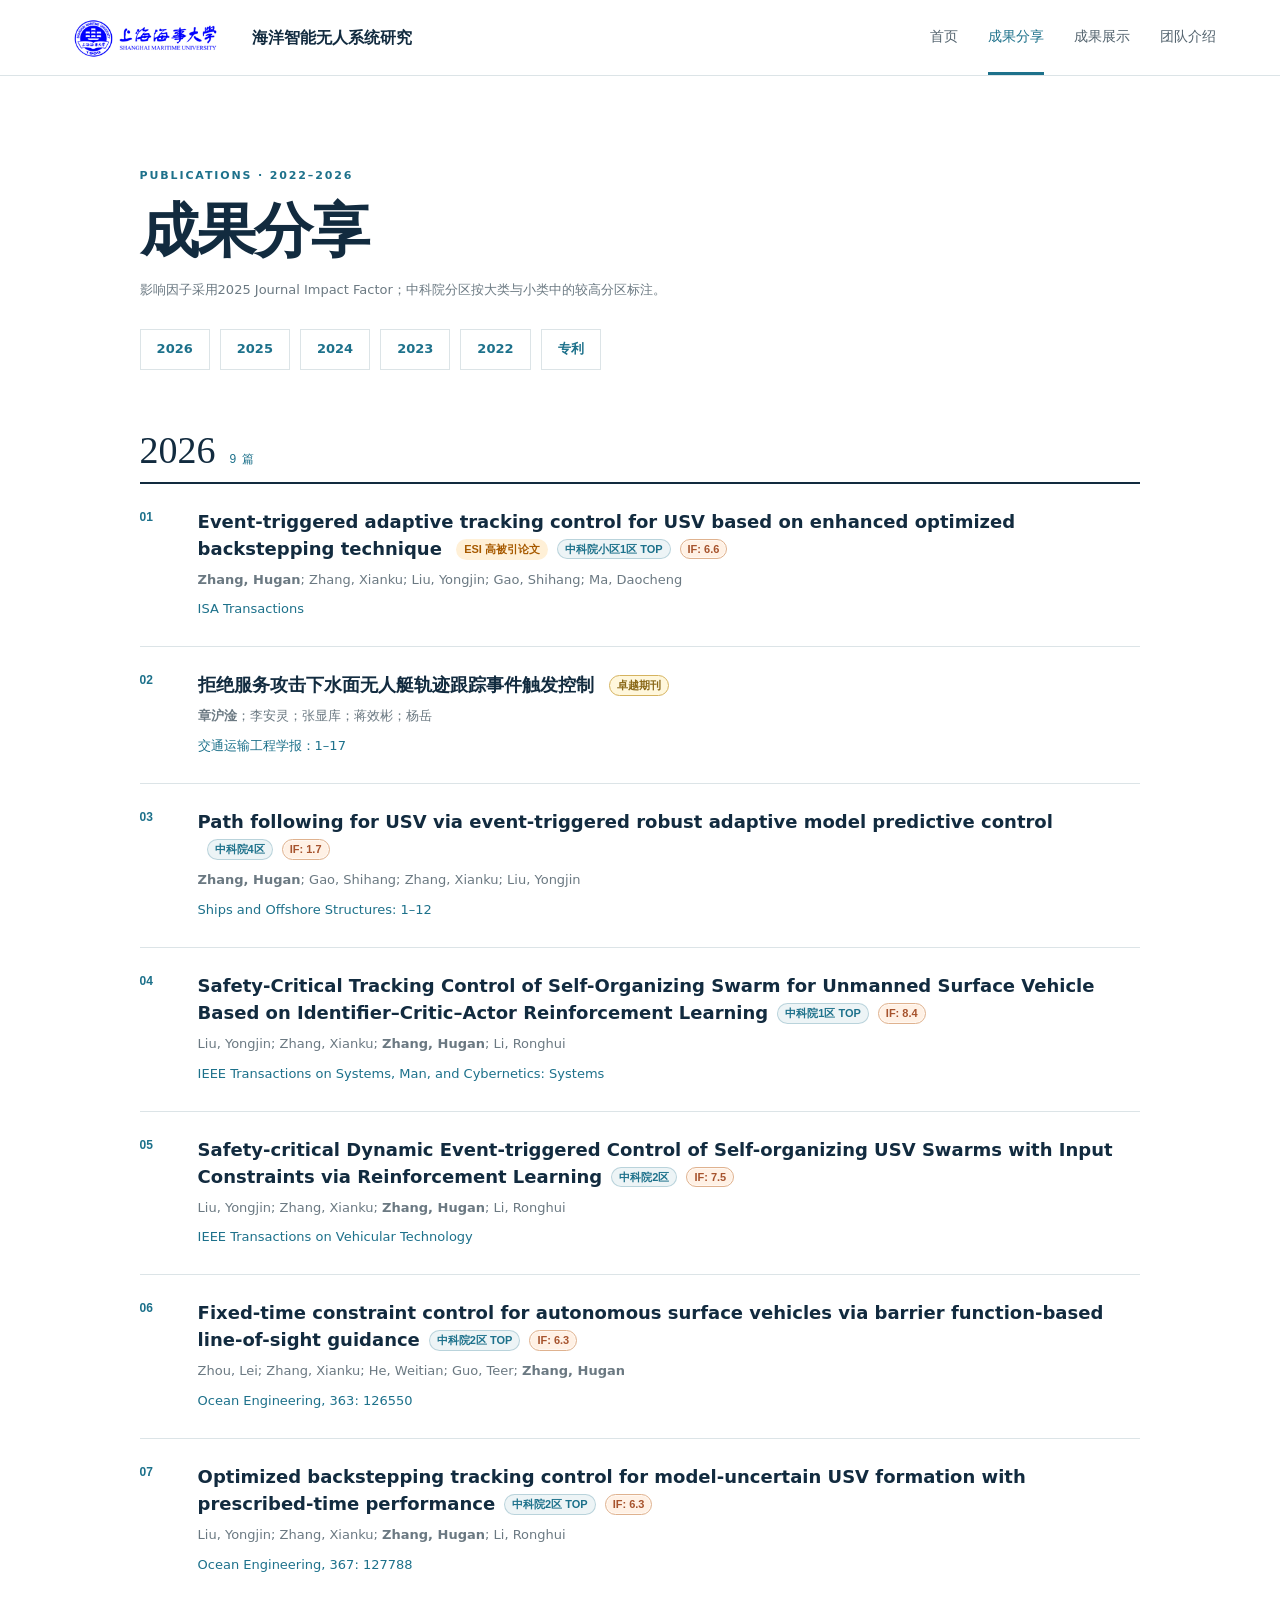
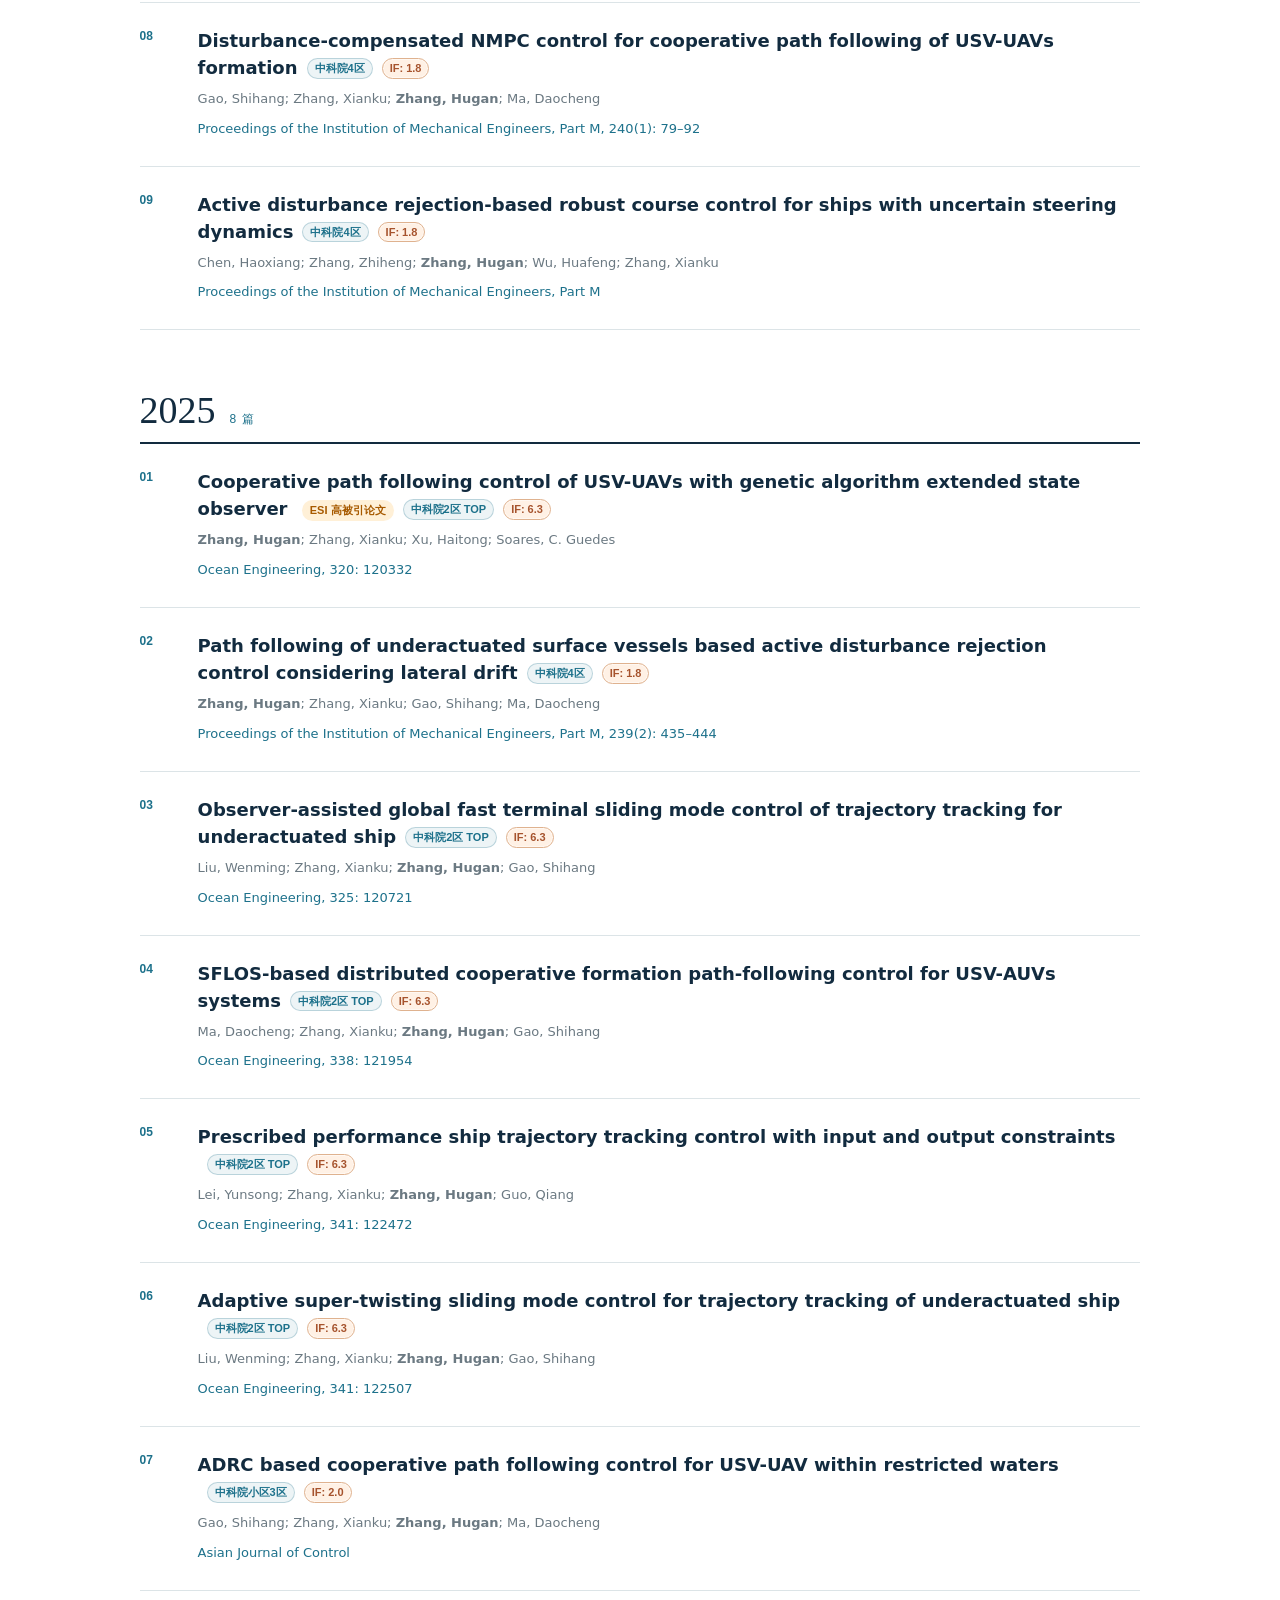
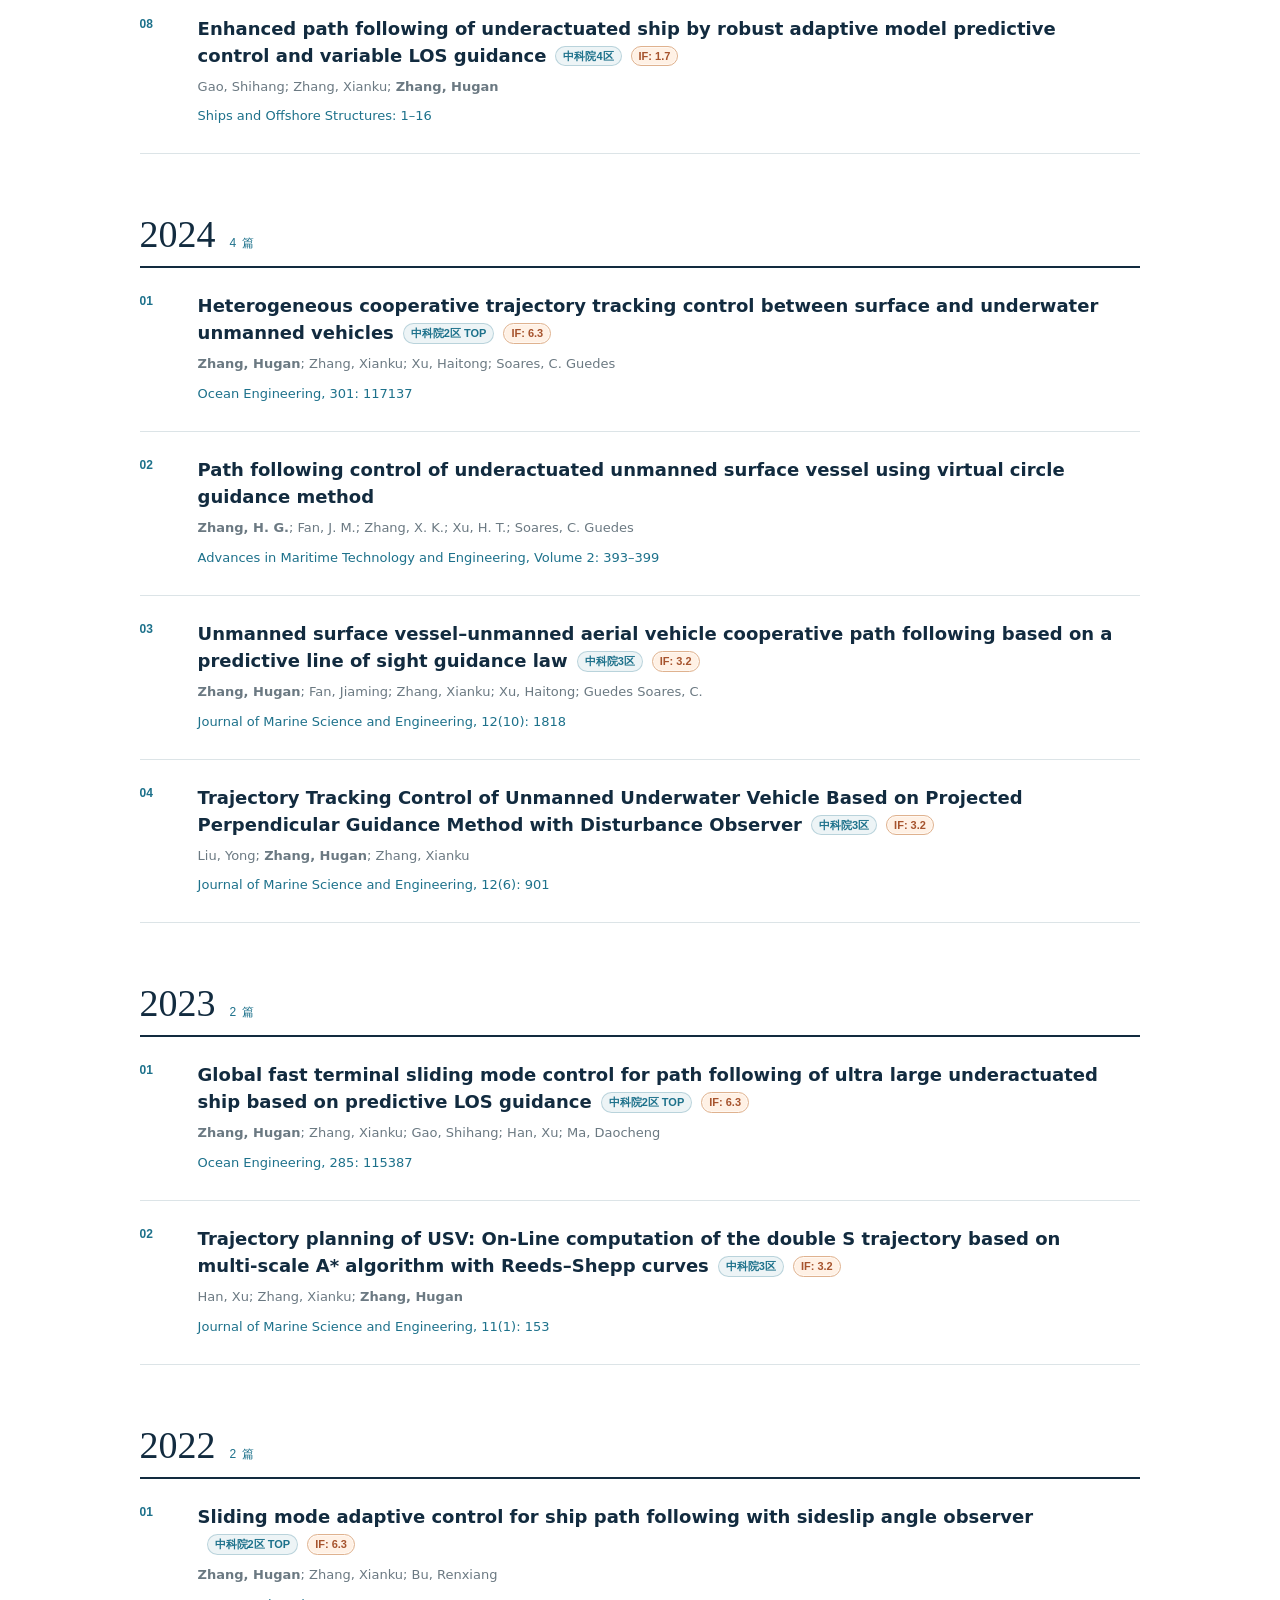
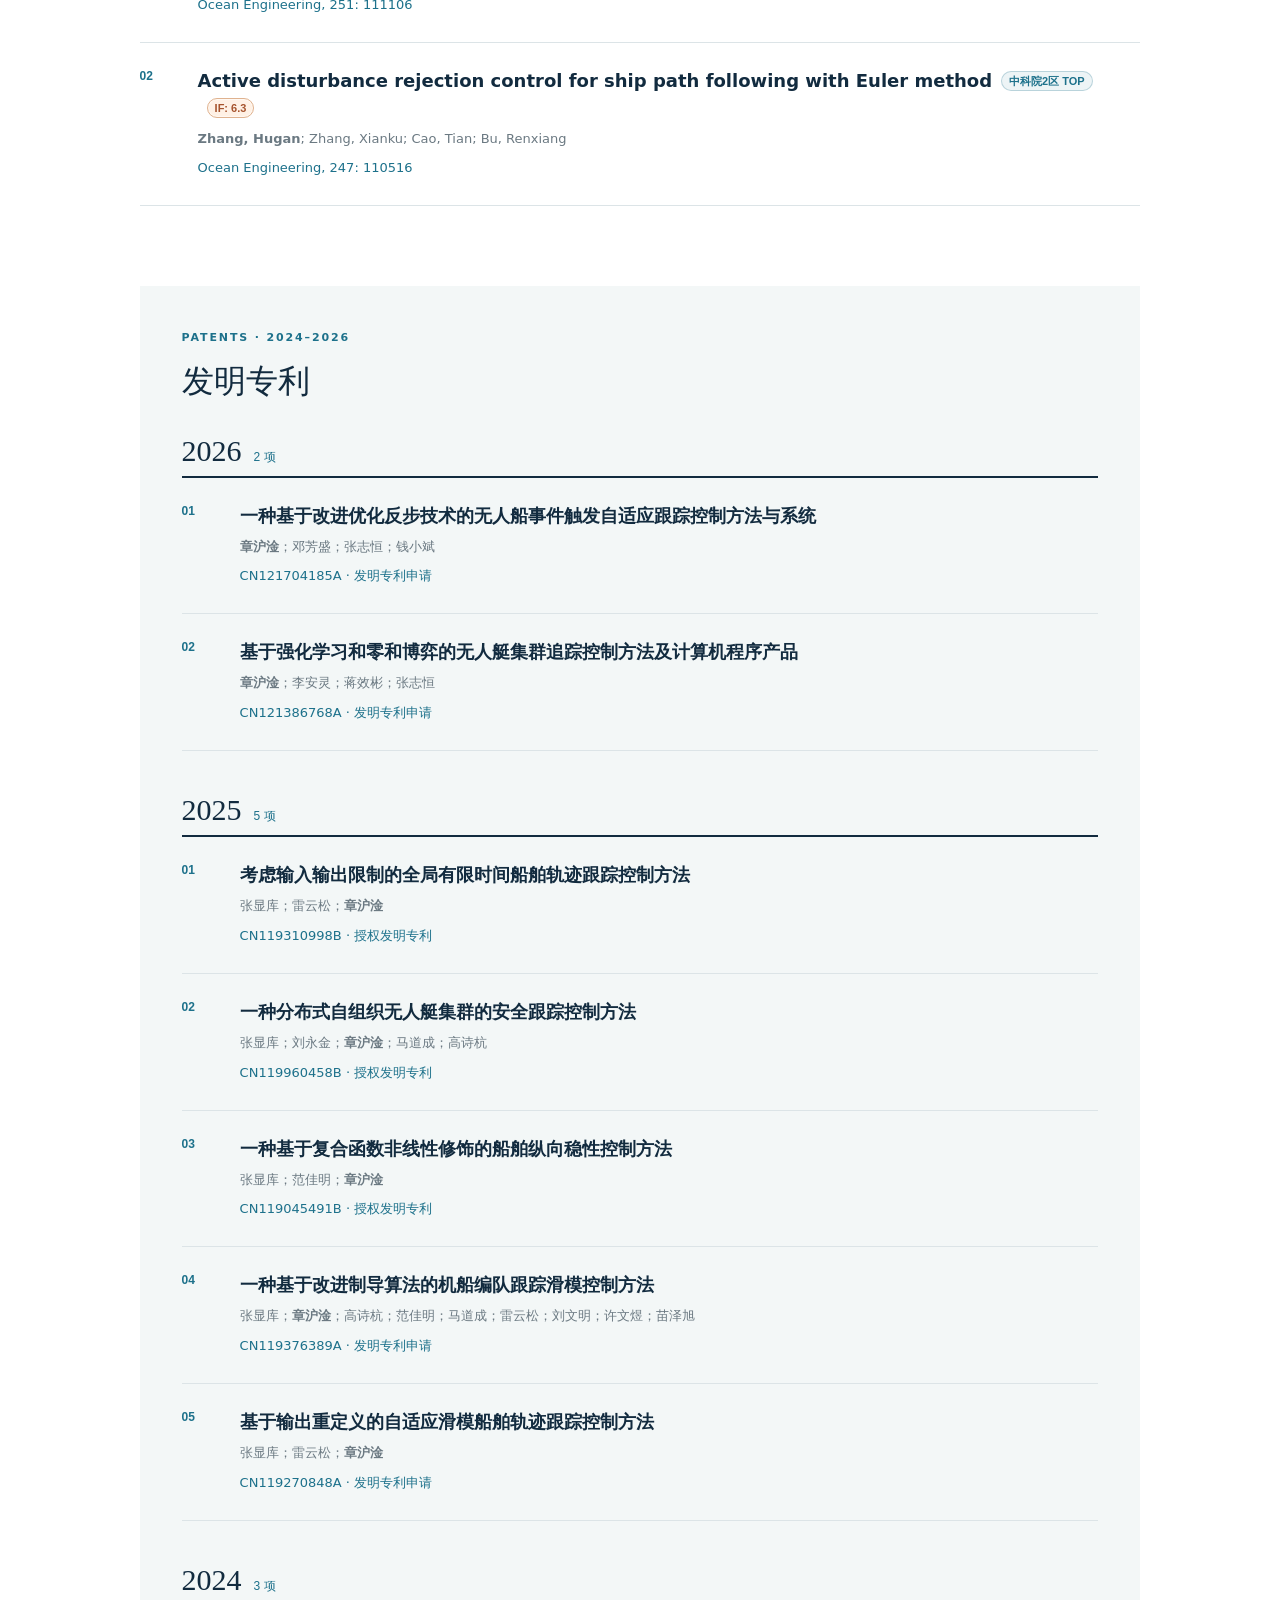
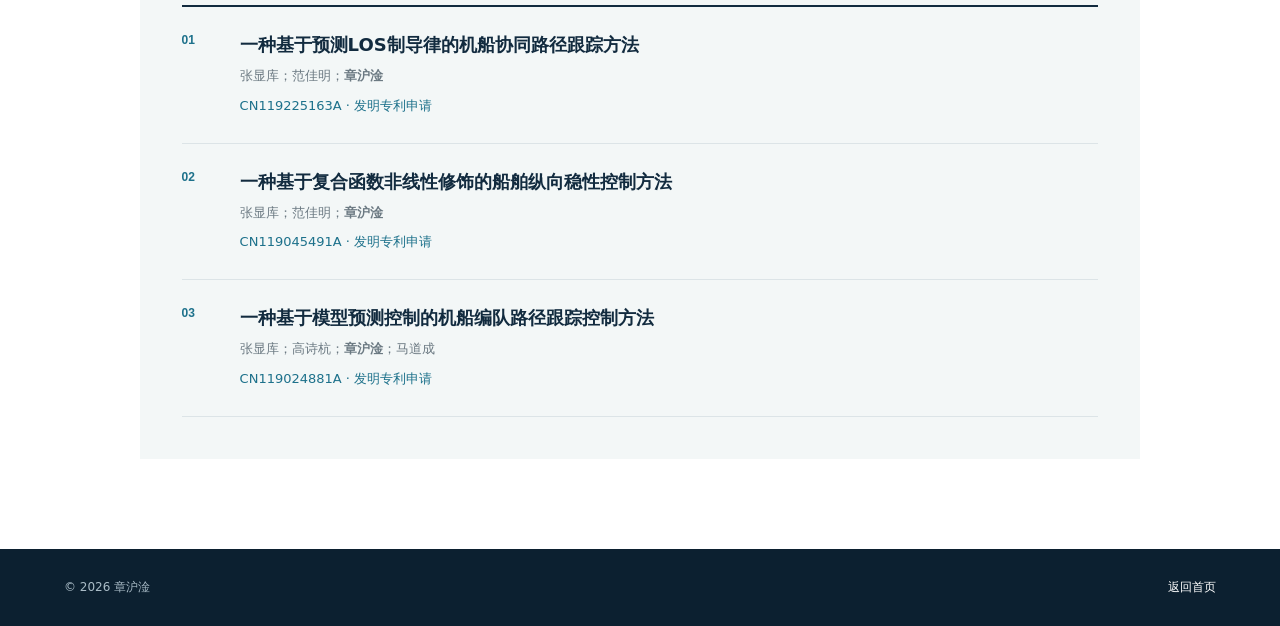
==== publications.html @ 9f7753ad "Update publications and site content" ====
<!doctype html>
<html lang="zh-CN"><head><meta charset="utf-8"><meta name="viewport" content="width=device-width,initial-scale=1"><title>成果分享｜章沪淦</title><link rel="stylesheet" href="styles.css"><link rel="stylesheet" href="publications.css?v=20261120-excellent"><link rel="stylesheet" href="patents.css"><link rel="stylesheet" href="badges.css"></head><body>
<header class="header"><a class="brand" href="index.html"><img src="assets/smu-logo.png" alt="上海海事大学"><b>海洋智能无人系统研究</b></a><button class="menu">☰</button><nav><a href="index.html">首页</a><a class="active" href="publications.html">成果分享</a><a href="showcase.html">成果展示</a><a href="team.html">团队介绍</a></nav></header>
<main class="inner publications-page"><p class="kicker">PUBLICATIONS · 2022–2026</p><h1>成果分享</h1>
<p class="metrics-note">影响因子采用2025 Journal Impact Factor；中科院分区按大类与小类中的较高分区标注。</p>
<nav class="year-nav" aria-label="成果年份导航"><a href="#year-2026">2026</a><a href="#year-2025">2025</a><a href="#year-2024">2024</a><a href="#year-2023">2023</a><a href="#year-2022">2022</a><a href="#patents">专利</a></nav>
<section class="year-group" id="year-2026"><h2><span>2026</span><small>9 篇</small></h2><div class="paper-list">
<article><h3>Event-triggered adaptive tracking control for USV based on enhanced optimized backstepping technique <span class="esi-badge">ESI 高被引论文</span></h3><p>Zhang, Hugan; Zhang, Xianku; Liu, Yongjin; Gao, Shihang; Ma, Daocheng</p><cite>ISA Transactions</cite></article>
<article><h3>拒绝服务攻击下水面无人艇轨迹跟踪事件触发控制 <span class="excellence-badge">卓越期刊</span></h3><p>章沪淦；李安灵；张显库；蒋效彬；杨岳</p><cite>交通运输工程学报：1–17</cite></article>
<article><h3>Path following for USV via event-triggered robust adaptive model predictive control</h3><p>Zhang, Hugan; Gao, Shihang; Zhang, Xianku; Liu, Yongjin</p><cite>Ships and Offshore Structures: 1–12</cite></article>
<article><h3>Safety-Critical Tracking Control of Self-Organizing Swarm for Unmanned Surface Vehicle Based on Identifier–Critic–Actor Reinforcement Learning</h3><p>Liu, Yongjin; Zhang, Xianku; Zhang, Hugan; Li, Ronghui</p><cite>IEEE Transactions on Systems, Man, and Cybernetics: Systems</cite></article>
<article><h3>Safety-critical Dynamic Event-triggered Control of Self-organizing USV Swarms with Input Constraints via Reinforcement Learning</h3><p>Liu, Yongjin; Zhang, Xianku; Zhang, Hugan; Li, Ronghui</p><cite>IEEE Transactions on Vehicular Technology</cite></article>
<article><h3>Fixed-time constraint control for autonomous surface vehicles via barrier function-based line-of-sight guidance</h3><p>Zhou, Lei; Zhang, Xianku; He, Weitian; Guo, Teer; Zhang, Hugan</p><cite>Ocean Engineering, 363: 126550</cite></article>
<article><h3>Optimized backstepping tracking control for model-uncertain USV formation with prescribed-time performance</h3><p>Liu, Yongjin; Zhang, Xianku; Zhang, Hugan; Li, Ronghui</p><cite>Ocean Engineering, 367: 127788</cite></article>
<article><h3>Disturbance-compensated NMPC control for cooperative path following of USV-UAVs formation</h3><p>Gao, Shihang; Zhang, Xianku; Zhang, Hugan; Ma, Daocheng</p><cite>Proceedings of the Institution of Mechanical Engineers, Part M, 240(1): 79–92</cite></article>
<article><h3>Active disturbance rejection-based robust course control for ships with uncertain steering dynamics</h3><p>Chen, Haoxiang; Zhang, Zhiheng; Zhang, Hugan; Wu, Huafeng; Zhang, Xianku</p><cite>Proceedings of the Institution of Mechanical Engineers, Part M</cite></article>
</div></section>
<section class="year-group" id="year-2025"><h2><span>2025</span><small>8 篇</small></h2><div class="paper-list">
<article><h3>Cooperative path following control of USV-UAVs with genetic algorithm extended state observer <span class="esi-badge">ESI 高被引论文</span></h3><p>Zhang, Hugan; Zhang, Xianku; Xu, Haitong; Soares, C. Guedes</p><cite>Ocean Engineering, 320: 120332</cite></article>
<article><h3>Path following of underactuated surface vessels based active disturbance rejection control considering lateral drift</h3><p>Zhang, Hugan; Zhang, Xianku; Gao, Shihang; Ma, Daocheng</p><cite>Proceedings of the Institution of Mechanical Engineers, Part M, 239(2): 435–444</cite></article>
<article><h3>Observer-assisted global fast terminal sliding mode control of trajectory tracking for underactuated ship</h3><p>Liu, Wenming; Zhang, Xianku; Zhang, Hugan; Gao, Shihang</p><cite>Ocean Engineering, 325: 120721</cite></article>
<article><h3>SFLOS-based distributed cooperative formation path-following control for USV-AUVs systems</h3><p>Ma, Daocheng; Zhang, Xianku; Zhang, Hugan; Gao, Shihang</p><cite>Ocean Engineering, 338: 121954</cite></article>
<article><h3>Prescribed performance ship trajectory tracking control with input and output constraints</h3><p>Lei, Yunsong; Zhang, Xianku; Zhang, Hugan; Guo, Qiang</p><cite>Ocean Engineering, 341: 122472</cite></article>
<article><h3>Adaptive super-twisting sliding mode control for trajectory tracking of underactuated ship</h3><p>Liu, Wenming; Zhang, Xianku; Zhang, Hugan; Gao, Shihang</p><cite>Ocean Engineering, 341: 122507</cite></article>
<article><h3>ADRC based cooperative path following control for USV-UAV within restricted waters</h3><p>Gao, Shihang; Zhang, Xianku; Zhang, Hugan; Ma, Daocheng</p><cite>Asian Journal of Control</cite></article>
<article><h3>Enhanced path following of underactuated ship by robust adaptive model predictive control and variable LOS guidance</h3><p>Gao, Shihang; Zhang, Xianku; Zhang, Hugan</p><cite>Ships and Offshore Structures: 1–16</cite></article>
</div></section>
<section class="year-group" id="year-2024"><h2><span>2024</span><small>4 篇</small></h2><div class="paper-list">
<article><h3>Heterogeneous cooperative trajectory tracking control between surface and underwater unmanned vehicles</h3><p>Zhang, Hugan; Zhang, Xianku; Xu, Haitong; Soares, C. Guedes</p><cite>Ocean Engineering, 301: 117137</cite></article>
<article><h3>Path following control of underactuated unmanned surface vessel using virtual circle guidance method</h3><p>Zhang, H. G.; Fan, J. M.; Zhang, X. K.; Xu, H. T.; Soares, C. Guedes</p><cite>Advances in Maritime Technology and Engineering, Volume 2: 393–399</cite></article>
<article><h3>Unmanned surface vessel–unmanned aerial vehicle cooperative path following based on a predictive line of sight guidance law</h3><p>Zhang, Hugan; Fan, Jiaming; Zhang, Xianku; Xu, Haitong; Guedes Soares, C.</p><cite>Journal of Marine Science and Engineering, 12(10): 1818</cite></article>
<article><h3>Trajectory Tracking Control of Unmanned Underwater Vehicle Based on Projected Perpendicular Guidance Method with Disturbance Observer</h3><p>Liu, Yong; Zhang, Hugan; Zhang, Xianku</p><cite>Journal of Marine Science and Engineering, 12(6): 901</cite></article>
</div></section>
<section class="year-group" id="year-2023"><h2><span>2023</span><small>2 篇</small></h2><div class="paper-list">
<article><h3>Global fast terminal sliding mode control for path following of ultra large underactuated ship based on predictive LOS guidance</h3><p>Zhang, Hugan; Zhang, Xianku; Gao, Shihang; Han, Xu; Ma, Daocheng</p><cite>Ocean Engineering, 285: 115387</cite></article>
<article><h3>Trajectory planning of USV: On-Line computation of the double S trajectory based on multi-scale A* algorithm with Reeds–Shepp curves</h3><p>Han, Xu; Zhang, Xianku; Zhang, Hugan</p><cite>Journal of Marine Science and Engineering, 11(1): 153</cite></article>
</div></section>
<section class="year-group" id="year-2022"><h2><span>2022</span><small>2 篇</small></h2><div class="paper-list">
<article><h3>Sliding mode adaptive control for ship path following with sideslip angle observer</h3><p>Zhang, Hugan; Zhang, Xianku; Bu, Renxiang</p><cite>Ocean Engineering, 251: 111106</cite></article>
<article><h3>Active disturbance rejection control for ship path following with Euler method</h3><p>Zhang, Hugan; Zhang, Xianku; Cao, Tian; Bu, Renxiang</p><cite>Ocean Engineering, 247: 110516</cite></article>
</div></section>
<section class="patent-block" id="patents"><p class="kicker">PATENTS · 2024–2026</p><h2>发明专利</h2>
<section class="patent-year"><h3><span>2026</span><small>2 项</small></h3><div class="paper-list patent-list">
<article><h3>一种基于改进优化反步技术的无人船事件触发自适应跟踪控制方法与系统</h3><p>章沪淦；邓芳盛；张志恒；钱小斌</p><cite>CN121704185A · 发明专利申请</cite></article>
<article><h3>基于强化学习和零和博弈的无人艇集群追踪控制方法及计算机程序产品</h3><p>章沪淦；李安灵；蒋效彬；张志恒</p><cite>CN121386768A · 发明专利申请</cite></article>
</div></section>
<section class="patent-year"><h3><span>2025</span><small>5 项</small></h3><div class="paper-list patent-list">
<article><h3>考虑输入输出限制的全局有限时间船舶轨迹跟踪控制方法</h3><p>张显库；雷云松；章沪淦</p><cite>CN119310998B · 授权发明专利</cite></article>
<article><h3>一种分布式自组织无人艇集群的安全跟踪控制方法</h3><p>张显库；刘永金；章沪淦；马道成；高诗杭</p><cite>CN119960458B · 授权发明专利</cite></article>
<article><h3>一种基于复合函数非线性修饰的船舶纵向稳性控制方法</h3><p>张显库；范佳明；章沪淦</p><cite>CN119045491B · 授权发明专利</cite></article>
<article><h3>一种基于改进制导算法的机船编队跟踪滑模控制方法</h3><p>张显库；章沪淦；高诗杭；范佳明；马道成；雷云松；刘文明；许文煜；苗泽旭</p><cite>CN119376389A · 发明专利申请</cite></article>
<article><h3>基于输出重定义的自适应滑模船舶轨迹跟踪控制方法</h3><p>张显库；雷云松；章沪淦</p><cite>CN119270848A · 发明专利申请</cite></article>
</div></section>
<section class="patent-year"><h3><span>2024</span><small>3 项</small></h3><div class="paper-list patent-list">
<article><h3>一种基于预测LOS制导律的机船协同路径跟踪方法</h3><p>张显库；范佳明；章沪淦</p><cite>CN119225163A · 发明专利申请</cite></article>
<article><h3>一种基于复合函数非线性修饰的船舶纵向稳性控制方法</h3><p>张显库；范佳明；章沪淦</p><cite>CN119045491A · 发明专利申请</cite></article>
<article><h3>一种基于模型预测控制的机船编队路径跟踪控制方法</h3><p>张显库；高诗杭；章沪淦；马道成</p><cite>CN119024881A · 发明专利申请</cite></article>
</div></section>
</section>
</main><footer><p>© 2026 章沪淦</p><a href="index.html">返回首页</a></footer><script src="app.js"></script><script src="publications.js?v=20261120-cas-best"></script></body></html>
---- styles.css ----
:root{--navy:#122b3f;--blue:#1d718b;--cyan:#75d4d3;--ink:#273845;--muted:#6b7982;--line:#dce4e7;--soft:#f3f7f7;--white:#fff}*{box-sizing:border-box}html{scroll-behavior:smooth}body{margin:0;color:var(--ink);font-family:"Microsoft YaHei",system-ui,sans-serif;line-height:1.75}a{text-decoration:none;color:inherit}.header{height:76px;padding:0 max(5vw,24px);display:flex;align-items:center;position:sticky;top:0;z-index:10;background:rgba(255,255,255,.96);border-bottom:1px solid var(--line);backdrop-filter:blur(12px)}.brand{display:flex;align-items:center;gap:12px;color:var(--navy)}.brand span{display:grid;place-items:center;width:42px;height:42px;border-radius:50%;background:var(--navy);color:#fff;font:700 11px Arial;letter-spacing:.1em}.header nav{margin-left:auto;display:flex;gap:30px;height:100%}.header nav a{display:flex;align-items:center;font-size:14px;color:#53636e;border-bottom:3px solid transparent}.header nav a:hover,.header nav a.active{color:var(--blue);border-color:var(--blue)}.menu{display:none;margin-left:auto;border:0;background:none;font-size:24px}.hero{min-height:650px;padding:92px max(7vw,34px);display:grid;grid-template-columns:1.15fr .85fr;gap:70px;align-items:center;background:linear-gradient(135deg,#f8fbfb,#e7f2f3)}.kicker{margin:0 0 12px;color:var(--blue);font-size:11px;font-weight:800;letter-spacing:.17em}.hero h1,.inner>h1,.article-shell article>h1{margin:0;color:var(--navy);font-family:Georgia,"Noto Serif SC",serif;font-size:clamp(38px,4.6vw,64px);line-height:1.18;letter-spacing:-.03em}.lead{max-width:720px;margin:24px 0 32px;font-size:18px;color:#4c606c}.actions{display:flex;gap:12px}.actions a{padding:12px 20px;border:1px solid #aac6cd;font-size:14px;font-weight:700}.actions .primary{background:var(--blue);color:#fff;border-color:var(--blue)}.radar{width:min(430px,38vw);aspect-ratio:1;position:relative;border-radius:50%;background:repeating-radial-gradient(circle,transparent 0 16%,rgba(29,113,139,.14) 16.4% 16.9%);border:1px solid #b7d8dd}.radar:before,.radar:after{content:"";position:absolute;background:#afd5da}.radar:before{width:1px;inset:0 auto 0 50%}.radar:after{height:1px;inset:50% 0 auto}.radar strong{position:absolute;left:50%;top:50%;transform:translate(-50%,-50%);z-index:2;padding:18px;border-radius:50%;background:var(--navy);color:#fff}.radar img{position:absolute;width:35px;height:62px;z-index:2}.u1{left:17%;top:24%;transform:rotate(135deg)}.u2{right:17%;top:22%;transform:rotate(-135deg)}.u3{left:22%;bottom:15%;transform:rotate(45deg)}.u4{right:18%;bottom:17%;transform:rotate(-45deg)}.intro-band,.portal,.inner{padding:90px max(7vw,34px)}.intro-band>p{color:var(--blue);font-size:12px;font-weight:700}.intro-band>h2,.portal h2{font:42px Georgia,"Noto Serif SC",serif;color:var(--navy);margin:0 0 34px}.topics,.show-grid{display:grid;grid-template-columns:repeat(3,1fr);border-top:2px solid var(--navy)}.topics article,.show-grid article{padding:28px 28px 24px 0}.topics article+article,.show-grid article+article{padding-left:28px;border-left:1px solid var(--line)}.topics b,.show-grid b{color:var(--blue);font-size:12px}.topics h3,.show-grid h3{color:var(--navy);font-size:21px;margin:15px 0 7px}.topics p,.show-grid p{color:var(--muted);font-size:14px;margin:0}.portal{display:grid;grid-template-columns:.7fr 1.3fr;gap:70px;background:var(--navy);color:#fff}.portal h2{color:#fff}.portal>div>p:last-child{color:#b5c5ce}.portal-grid{display:grid;grid-template-columns:repeat(2,1fr);border:1px solid rgba(255,255,255,.18)}.portal-grid a{padding:28px;border-right:1px solid rgba(255,255,255,.18);border-bottom:1px solid rgba(255,255,255,.18)}.portal-grid small,.portal-grid span{color:var(--cyan)}.portal-grid h3{font-size:22px;margin:12px 0 4px}.portal-grid p{font-size:13px;color:#b8c8d0;margin:0 0 20px}.inner{max-width:1180px;margin:auto;min-height:700px}.page-lead{max-width:740px;color:var(--muted);font-size:17px}.filter{display:flex;gap:8px;margin:42px 0 12px}.filter button{padding:8px 15px;border:1px solid var(--line);background:#fff}.filter .selected{background:var(--navy);color:#fff}.pub-list article{display:grid;grid-template-columns:90px 1fr auto;gap:25px;padding:27px 0;border-top:1px solid var(--line);align-items:start}.pub-list span{color:var(--blue);font-size:12px;font-weight:700}.pub-list h2{margin:0 0 5px;color:var(--navy);font-size:21px}.pub-list p{margin:0;color:var(--muted)}.pub-list a{color:var(--blue);font-size:13px}.featured{display:grid;grid-template-columns:1.5fr .5fr;margin-top:45px;border:1px solid var(--line);box-shadow:0 20px 50px rgba(18,43,63,.1)}.featured video{width:100%;aspect-ratio:16/9;background:#07131b}.featured div{padding:32px;align-self:center}.featured small{color:var(--blue)}.featured h2{color:var(--navy);font-size:25px}.featured p{color:var(--muted)}.show-grid{margin-top:55px}.team-lead{display:grid;grid-template-columns:180px 1fr;gap:38px;margin:45px 0 70px;align-items:center}.portrait{width:180px;height:180px;border-radius:50%;display:grid;place-items:center;background:linear-gradient(135deg,var(--navy),var(--blue));color:#fff;font:60px Georgia}.team-lead h2{color:var(--navy);font-size:30px;margin:0}.team-lead p{color:var(--muted)}.section-title{font:32px Georgia;color:var(--navy)}.contact{margin-top:65px;padding:35px;background:var(--soft)}.article-shell{max-width:1200px;margin:auto;padding:64px 32px 90px;display:grid;grid-template-columns:230px 1fr;gap:70px}.article-shell aside{position:sticky;top:110px;align-self:start}.avatar{width:120px;height:120px;border-radius:50%;display:grid;place-items:center;background:var(--navy);color:#fff;font:700 23px Arial}.article-shell aside h2{margin:22px 0 0;color:var(--navy)}.article-shell aside p{margin:0 0 22px;color:var(--muted);font-size:12px}.article-shell aside a{display:block;padding:8px 0;border-bottom:1px solid var(--line);font-size:13px}.breadcrumb,.meta{font-size:13px;color:var(--blue)}.meta{padding-bottom:25px;border-bottom:1px solid var(--line)}.article-shell article section{margin-top:55px}.article-shell article section>h2{font:31px Georgia;color:var(--navy)}.quote{padding:20px 24px;border-left:4px solid var(--blue);background:var(--soft);font-size:17px}.number-list>div{display:grid;grid-template-columns:50px 1fr;column-gap:14px;padding:24px 0;border-top:1px solid var(--line)}.number-list b{grid-row:1/3;color:var(--blue)}.number-list h3{margin:0;color:var(--navy)}.number-list p{margin:5px 0;color:var(--muted)}.route{display:grid;grid-template-columns:repeat(3,1fr);border-top:2px solid var(--navy)}.route div{padding:24px}.route div+div{border-left:1px solid var(--line)}.route b{color:var(--blue)}footer{display:flex;justify-content:space-between;padding:28px max(5vw,24px);background:#0c2030;color:#aabcc7;font-size:12px}footer p{margin:0}footer a{color:#fff}
@media(max-width:850px){.header nav{display:none;position:absolute;top:75px;left:0;right:0;height:auto;background:#fff;padding:10px 24px 20px;flex-direction:column;gap:0}.header nav.open{display:flex}.header nav a{padding:9px 0;border:0}.menu{display:block}.hero{grid-template-columns:1fr}.radar{width:min(430px,80vw);justify-self:center}.topics,.show-grid{grid-template-columns:1fr}.topics article+article,.show-grid article+article{padding-left:0;border-left:0;border-top:1px solid var(--line)}.portal{grid-template-columns:1fr}.featured{grid-template-columns:1fr}.article-shell{grid-template-columns:1fr}.article-shell aside{position:static}.article-shell aside a{display:inline-block;margin-right:18px}.avatar{width:88px;height:88px}.pub-list article{grid-template-columns:70px 1fr}.pub-list article>a{grid-column:2}.route{grid-template-columns:1fr}.route div+div{border-left:0;border-top:1px solid var(--line)}}@media(max-width:560px){.hero,.intro-band,.portal,.inner{padding:55px 20px}.hero h1,.inner>h1,.article-shell article>h1{font-size:34px}.radar{width:85vw}.portal-grid{grid-template-columns:1fr}.portal-grid a{border-right:0}.team-lead{grid-template-columns:1fr}.portrait{width:120px;height:120px}.article-shell{padding:38px 20px}.featured div{padding:22px}footer{flex-direction:column;gap:8px}}
---- publications.css ----
.metrics-note{max-width:720px;margin:12px 0 0;color:var(--muted);font-size:13px;line-height:1.7}.year-nav{display:flex;flex-wrap:wrap;gap:10px;margin:28px 0 54px}.year-nav a{padding:8px 16px;border:1px solid var(--line);color:var(--blue);font-size:13px;font-weight:700}.year-nav a:hover{background:var(--navy);border-color:var(--navy);color:#fff}.year-group{scroll-margin-top:100px;margin-top:58px}.year-group>h2{display:flex;align-items:baseline;gap:14px;margin:0;border-bottom:2px solid var(--navy);padding-bottom:10px;color:var(--navy);font:38px Georgia,serif}.year-group>h2 small{font:12px "Microsoft YaHei",sans-serif;color:var(--blue);letter-spacing:.08em}.paper-list{counter-reset:paper}.paper-list article{counter-increment:paper;position:relative;padding:24px 20px 24px 58px;border-bottom:1px solid var(--line)}.paper-list article:before{content:counter(paper,decimal-leading-zero);position:absolute;left:0;top:26px;color:var(--blue);font:700 12px Arial}.paper-list h3{margin:0 0 7px;color:var(--navy);font-size:18px;line-height:1.5}.paper-list p{margin:0 0 3px;color:var(--muted);font-size:13px}.paper-list cite{color:var(--blue);font-size:13px;font-style:normal}.if-badge{display:inline-block;margin-left:9px;padding:2px 7px;border:1px solid rgba(14,112,136,.28);border-radius:999px;background:rgba(14,112,136,.08);color:var(--blue);font:700 11px/1.35 Arial,sans-serif;vertical-align:2px;white-space:nowrap}.patent-block{margin-top:80px;padding:34px;background:var(--soft)}.patent-block h2{margin:0 0 8px;color:var(--navy)}.patent-block p:last-child{margin:0;color:var(--muted)}@media(max-width:560px){.year-nav{margin:24px 0 40px}.year-group{margin-top:44px}.paper-list article{padding-left:42px}.paper-list h3{font-size:16px}.if-badge{margin-left:6px}}

.if-badge{border-color:#dfb28f;background:#fff1e5;color:#a6532d;box-shadow:inset 0 0 0 1px rgba(255,255,255,.5)}
.cas-badge{display:inline-block;margin-left:9px;padding:2px 7px;border:1px solid rgba(29,113,139,.25);border-radius:999px;background:rgba(29,113,139,.08);color:var(--blue);font:700 11px/1.35 "Microsoft YaHei",sans-serif;vertical-align:2px;white-space:nowrap}
.excellence-badge{display:inline-block;margin-left:9px;padding:2px 7px;border:1px solid #d5b35f;border-radius:999px;background:#fff7dc;color:#8a6818;font:700 11px/1.35 "Microsoft YaHei",sans-serif;vertical-align:2px;white-space:nowrap}
@media(max-width:560px){.cas-badge{margin-left:6px}}
---- patents.css ----
.patent-block { scroll-margin-top:100px; padding:42px; }
.patent-block > h2 { margin:0 0 30px; font:32px Georgia,"Noto Serif SC",serif; }
.patent-year + .patent-year { margin-top:42px; }
.patent-year > h3 { display:flex; align-items:baseline; gap:12px; margin:0; padding-bottom:8px; border-bottom:2px solid var(--navy); color:var(--navy); font:30px Georgia,serif; }
.patent-year > h3 small { color:var(--blue); font:12px "Microsoft YaHei",sans-serif; }
.patent-list article { background:transparent; }
@media (max-width:560px) { .patent-block { padding:26px 20px; } }
---- badges.css ----
.paper-list cite a {
  color: var(--navy);
  border-bottom: 1px solid var(--blue);
}

.esi-badge {
  display: inline-block;
  margin-left: 8px;
  padding: 3px 8px;
  border-radius: 999px;
  background: #fff0d7;
  color: #a75a00;
  font: 700 11px "Microsoft YaHei", sans-serif;
  vertical-align: middle;
  white-space: nowrap;
}
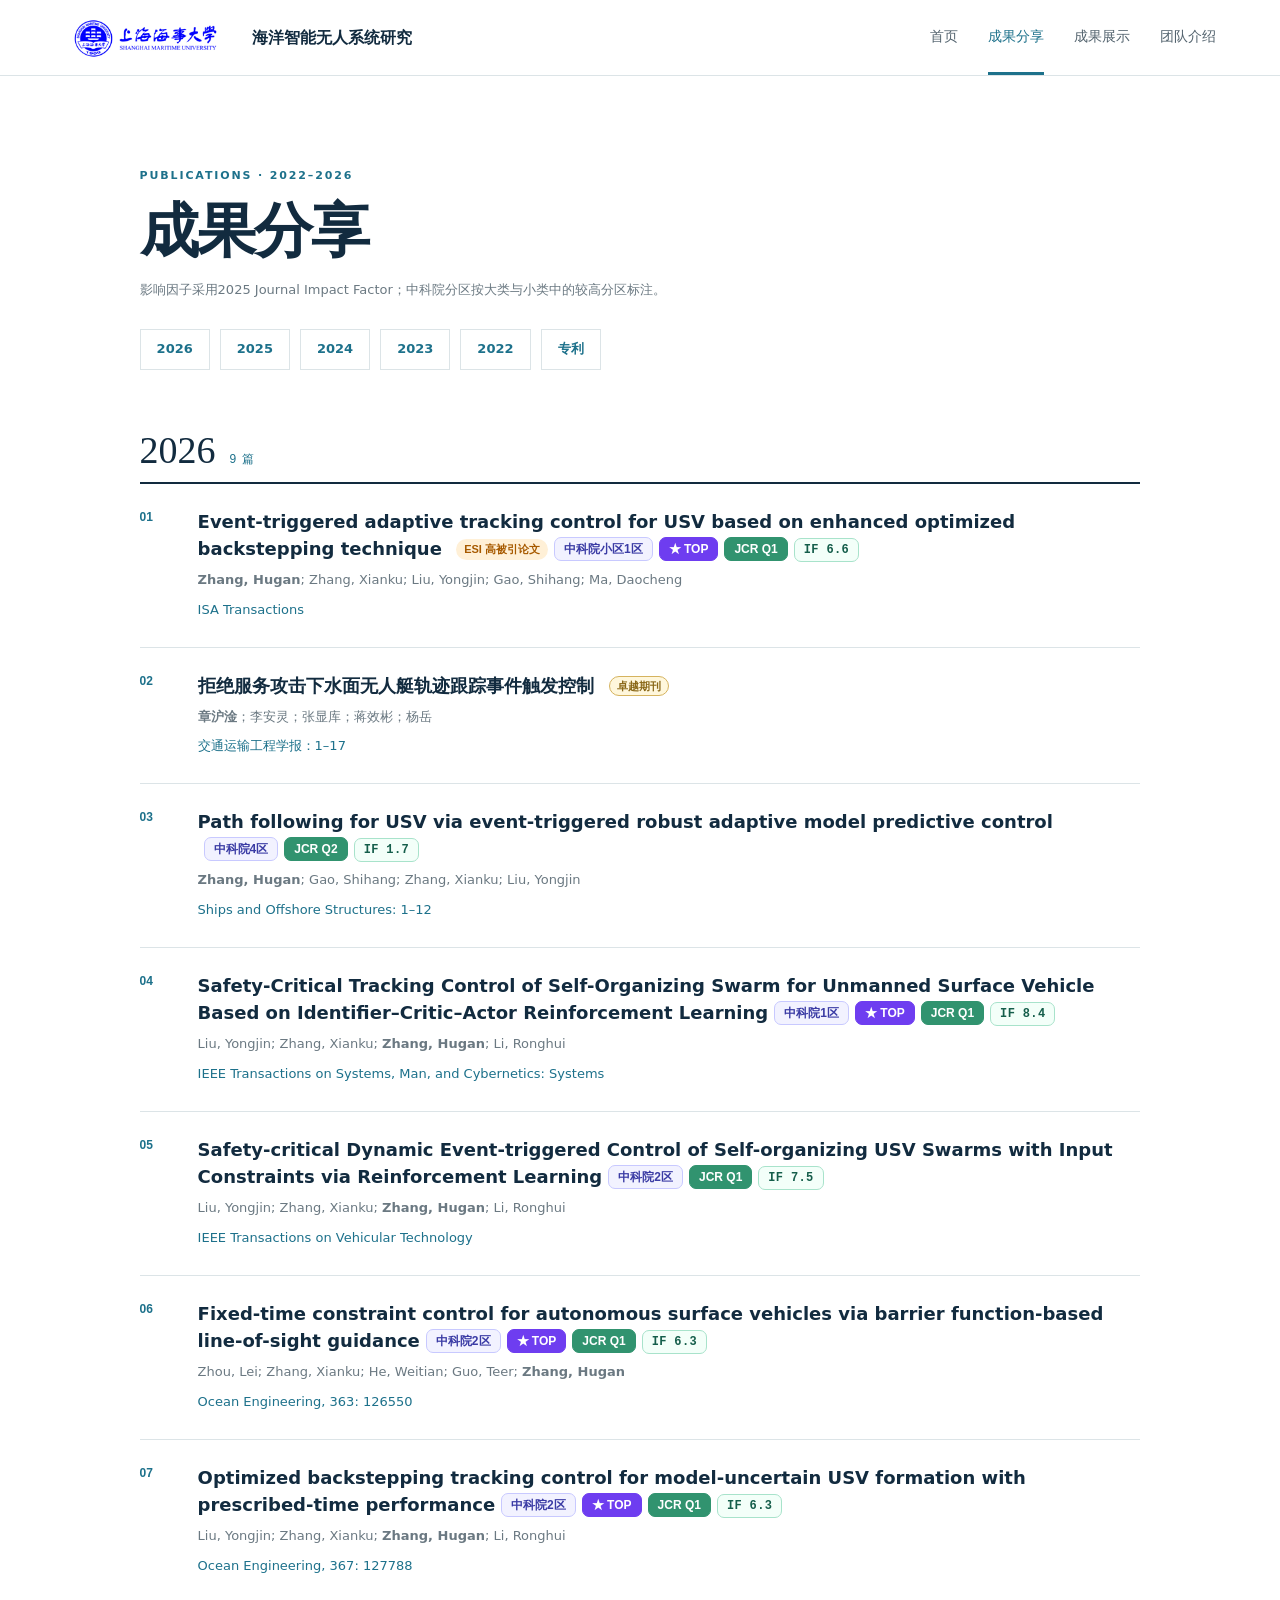
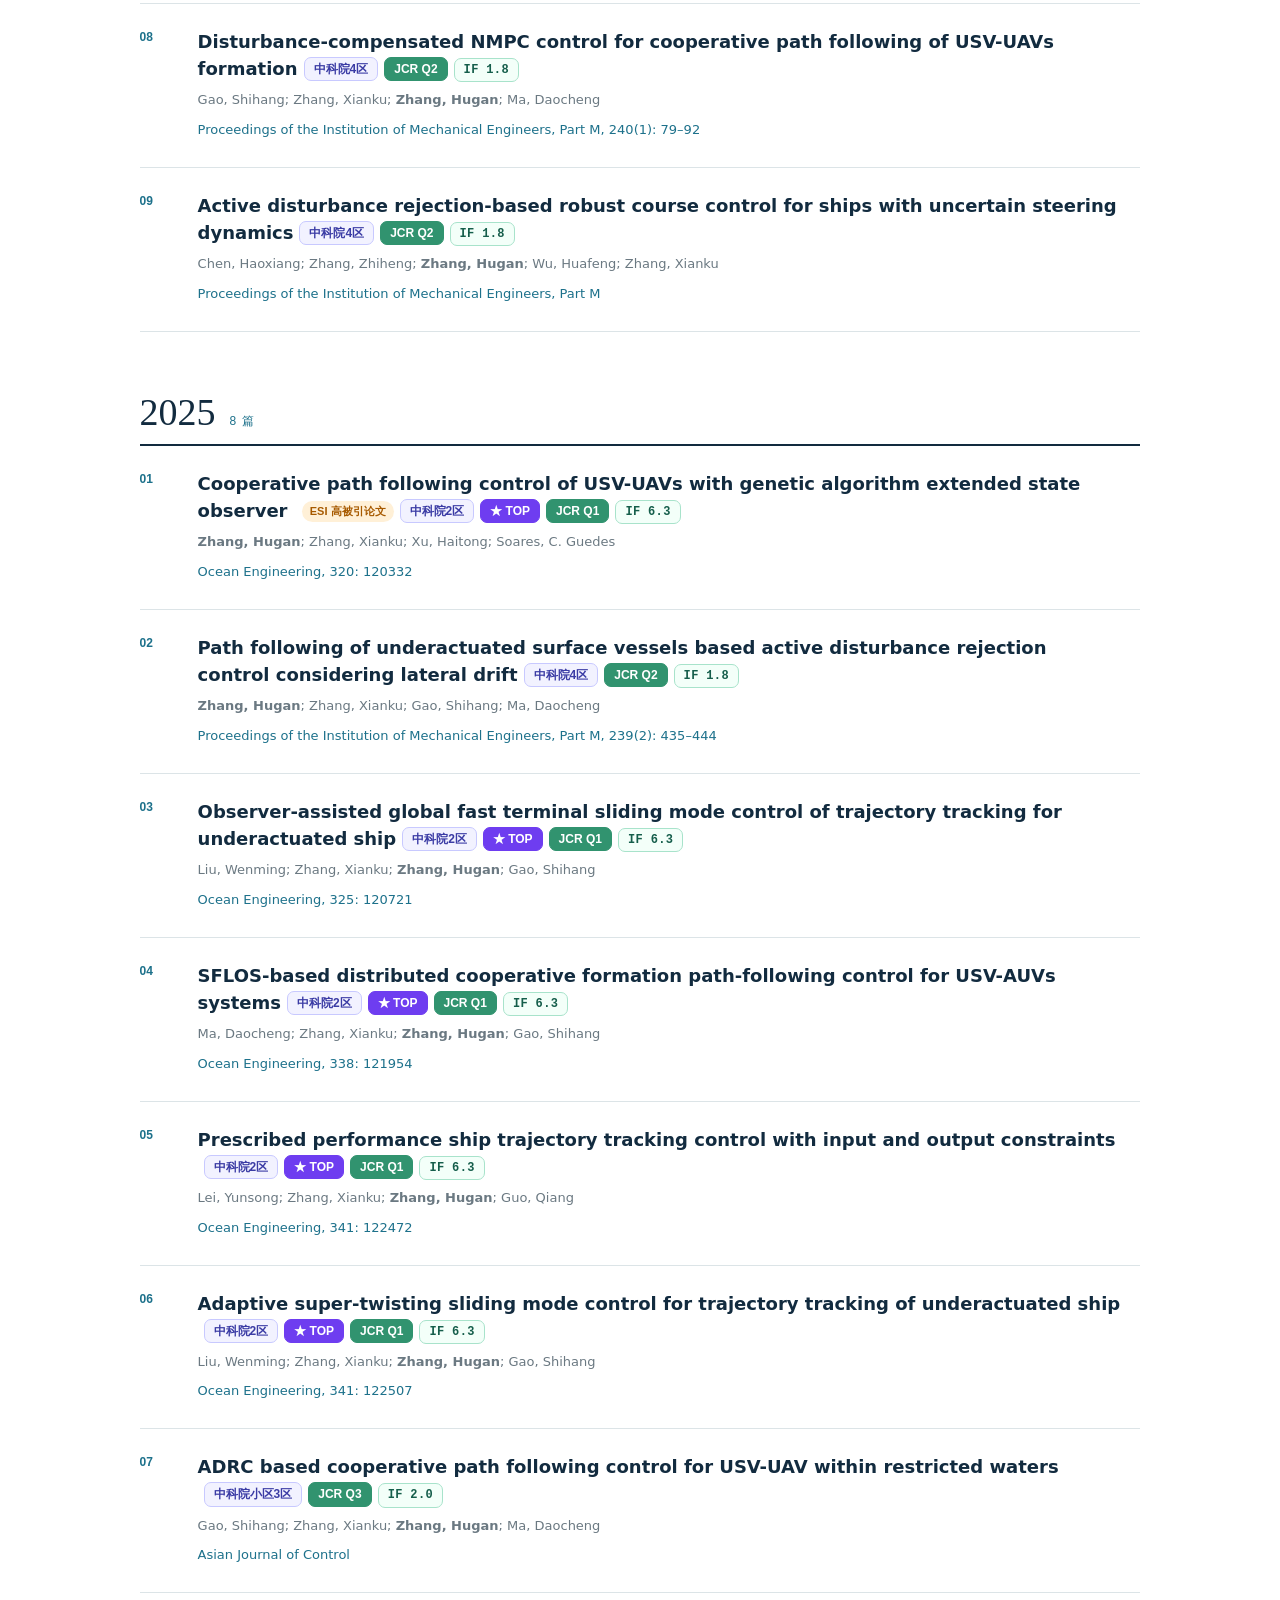
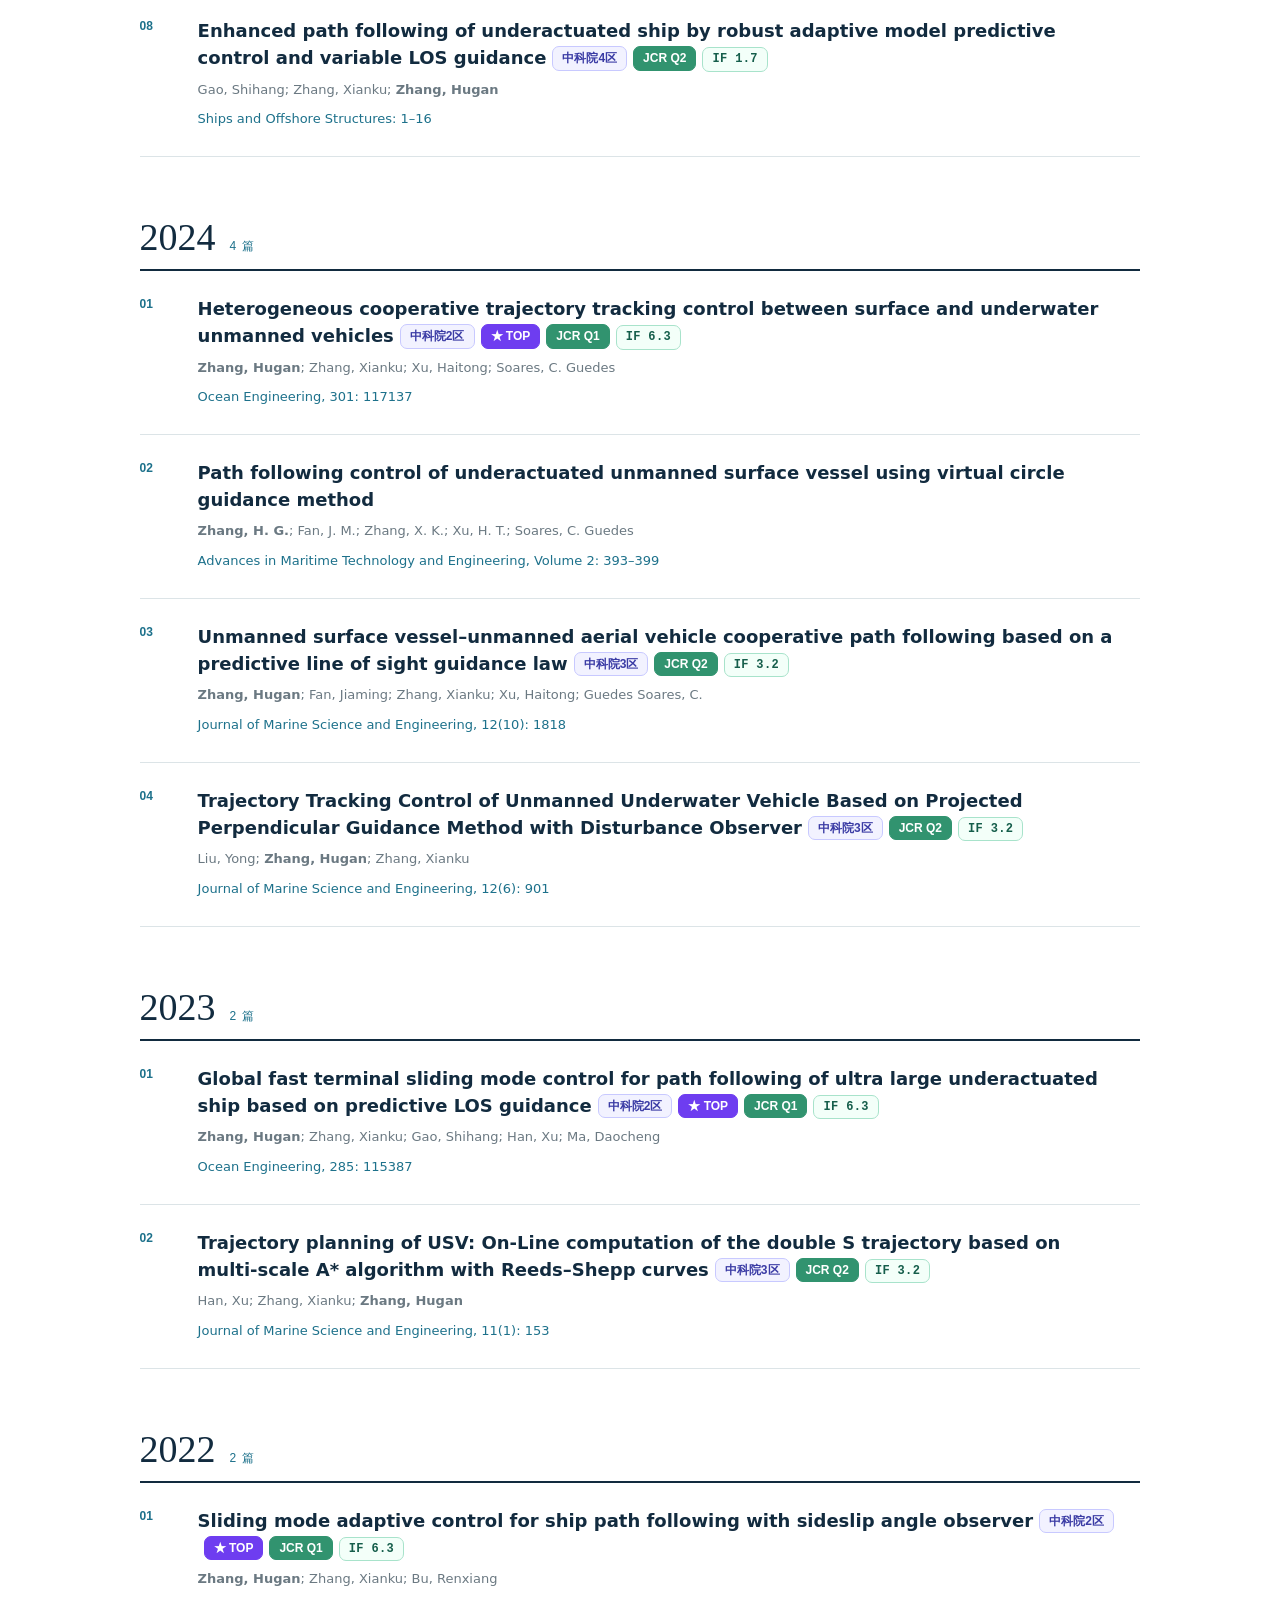
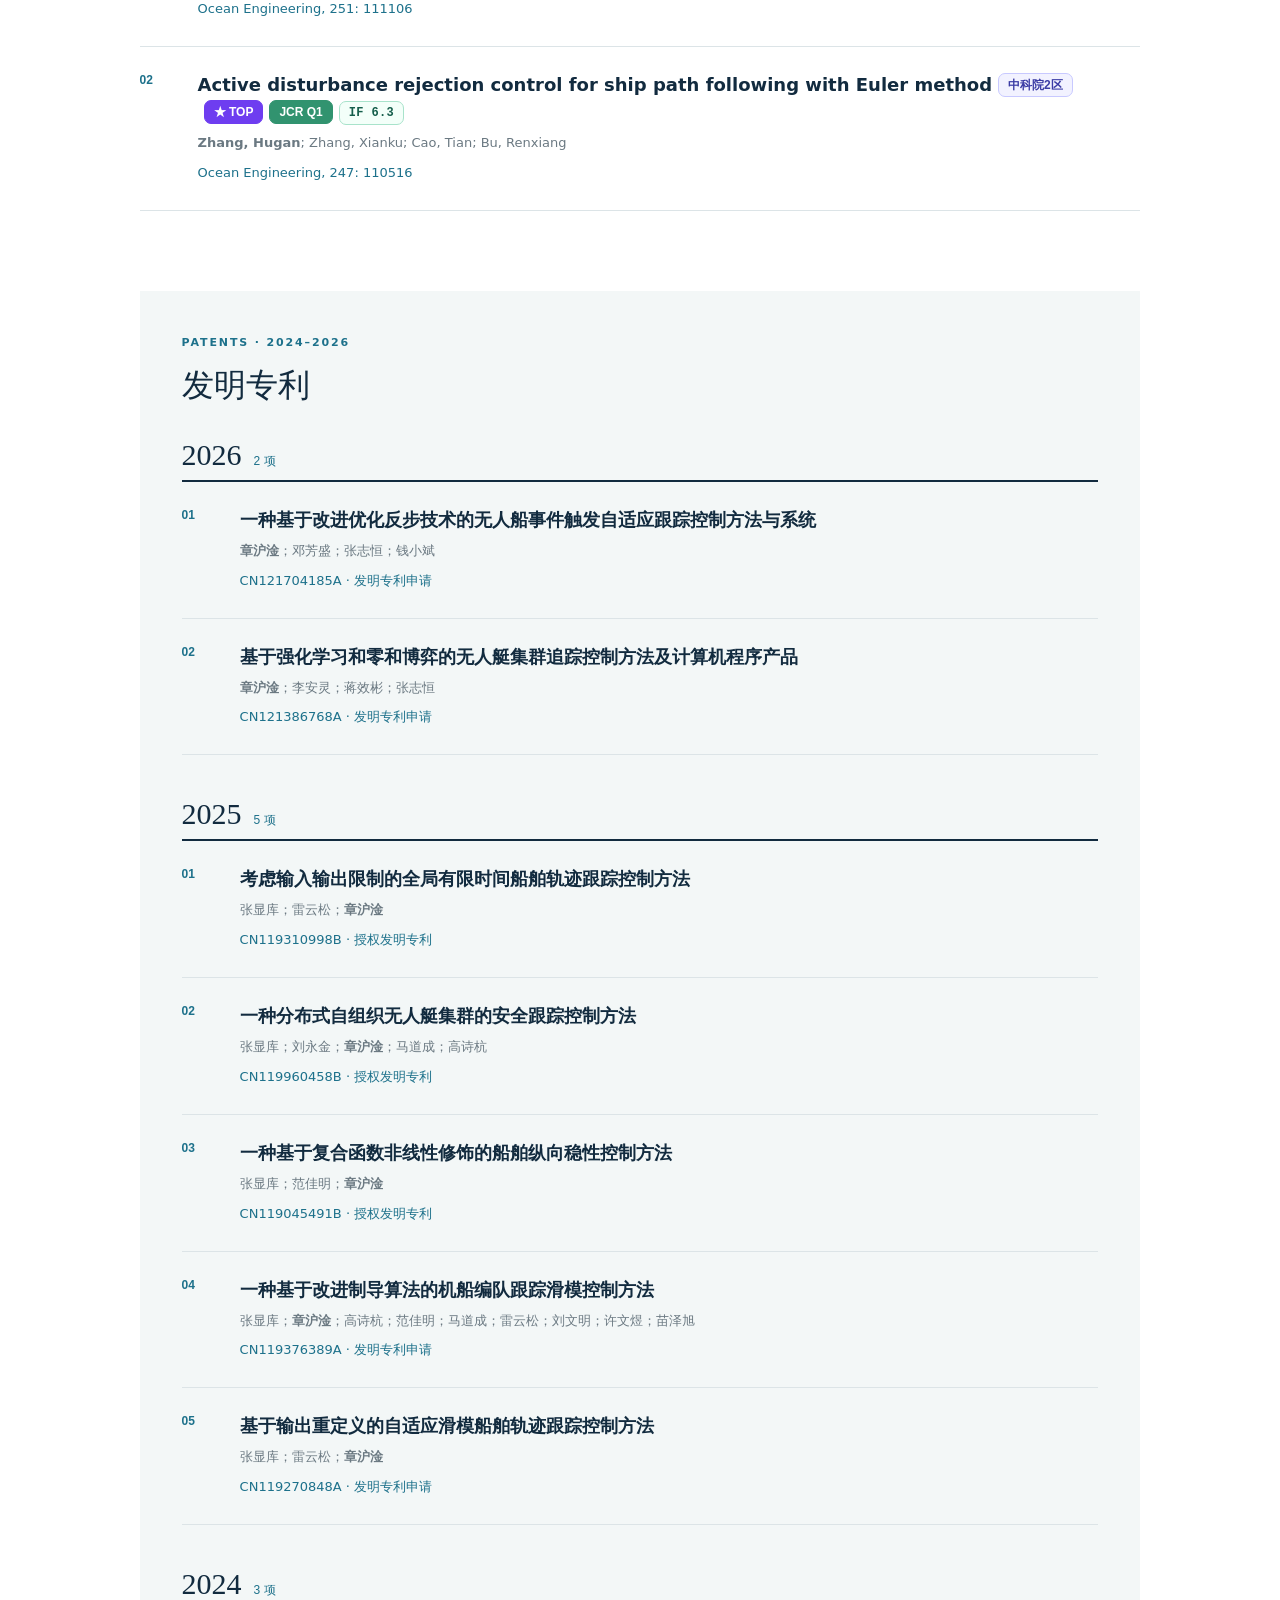
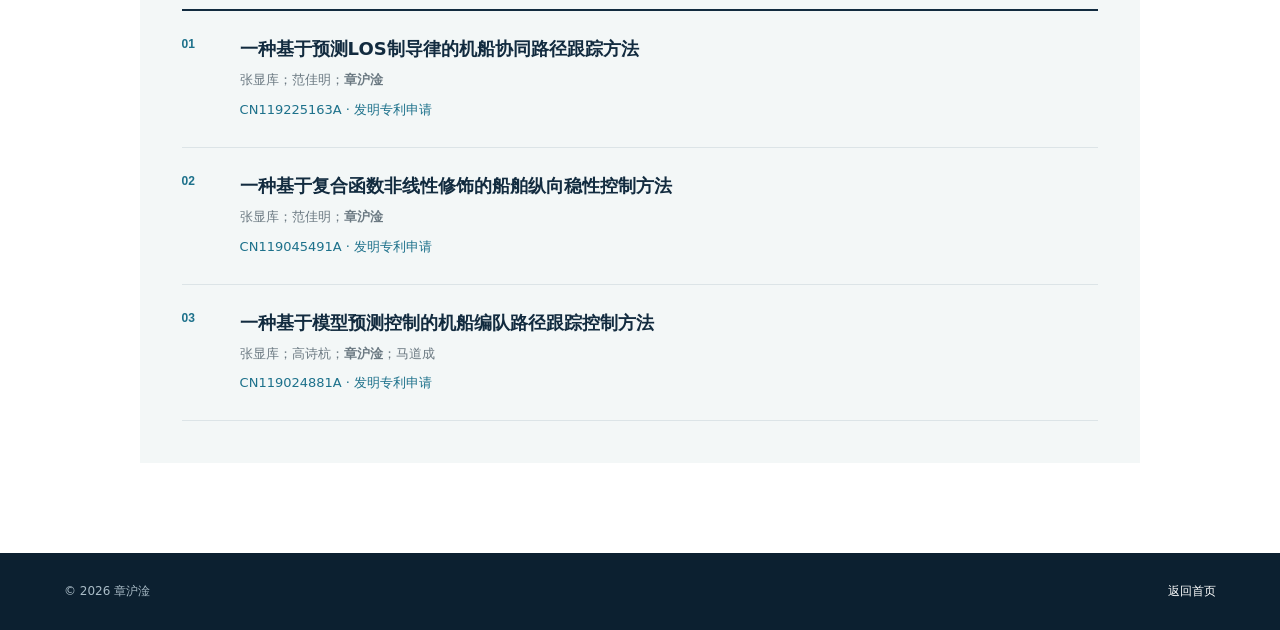
==== commit 8c087a52: "Restyle publication metric badges" ====
--- a/publications.html
+++ b/publications.html
@@ -1,5 +1,5 @@
 <!doctype html>
-<html lang="zh-CN"><head><meta charset="utf-8"><meta name="viewport" content="width=device-width,initial-scale=1"><title>成果分享｜章沪淦</title><link rel="stylesheet" href="styles.css"><link rel="stylesheet" href="publications.css?v=20261120-excellent"><link rel="stylesheet" href="patents.css"><link rel="stylesheet" href="badges.css"></head><body>
+<html lang="zh-CN"><head><meta charset="utf-8"><meta name="viewport" content="width=device-width,initial-scale=1"><title>成果分享｜章沪淦</title><link rel="stylesheet" href="styles.css"><link rel="stylesheet" href="publications.css?v=20261121-badges"><link rel="stylesheet" href="patents.css"><link rel="stylesheet" href="badges.css"></head><body>
 <header class="header"><a class="brand" href="index.html"><img src="assets/smu-logo.png" alt="上海海事大学"><b>海洋智能无人系统研究</b></a><button class="menu">☰</button><nav><a href="index.html">首页</a><a class="active" href="publications.html">成果分享</a><a href="showcase.html">成果展示</a><a href="team.html">团队介绍</a></nav></header>
 <main class="inner publications-page"><p class="kicker">PUBLICATIONS · 2022–2026</p><h1>成果分享</h1>
 <p class="metrics-note">影响因子采用2025 Journal Impact Factor；中科院分区按大类与小类中的较高分区标注。</p>
@@ -57,4 +57,4 @@
 <article><h3>一种基于模型预测控制的机船编队路径跟踪控制方法</h3><p>张显库；高诗杭；章沪淦；马道成</p><cite>CN119024881A · 发明专利申请</cite></article>
 </div></section>
 </section>
-</main><footer><p>© 2026 章沪淦</p><a href="index.html">返回首页</a></footer><script src="app.js"></script><script src="publications.js?v=20261120-cas-best"></script></body></html>
+</main><footer><p>© 2026 章沪淦</p><a href="index.html">返回首页</a></footer><script src="app.js"></script><script src="publications.js?v=20261121-badges"></script></body></html>
--- a/publications.css
+++ b/publications.css
@@ -1,6 +1,9 @@
 .metrics-note{max-width:720px;margin:12px 0 0;color:var(--muted);font-size:13px;line-height:1.7}.year-nav{display:flex;flex-wrap:wrap;gap:10px;margin:28px 0 54px}.year-nav a{padding:8px 16px;border:1px solid var(--line);color:var(--blue);font-size:13px;font-weight:700}.year-nav a:hover{background:var(--navy);border-color:var(--navy);color:#fff}.year-group{scroll-margin-top:100px;margin-top:58px}.year-group>h2{display:flex;align-items:baseline;gap:14px;margin:0;border-bottom:2px solid var(--navy);padding-bottom:10px;color:var(--navy);font:38px Georgia,serif}.year-group>h2 small{font:12px "Microsoft YaHei",sans-serif;color:var(--blue);letter-spacing:.08em}.paper-list{counter-reset:paper}.paper-list article{counter-increment:paper;position:relative;padding:24px 20px 24px 58px;border-bottom:1px solid var(--line)}.paper-list article:before{content:counter(paper,decimal-leading-zero);position:absolute;left:0;top:26px;color:var(--blue);font:700 12px Arial}.paper-list h3{margin:0 0 7px;color:var(--navy);font-size:18px;line-height:1.5}.paper-list p{margin:0 0 3px;color:var(--muted);font-size:13px}.paper-list cite{color:var(--blue);font-size:13px;font-style:normal}.if-badge{display:inline-block;margin-left:9px;padding:2px 7px;border:1px solid rgba(14,112,136,.28);border-radius:999px;background:rgba(14,112,136,.08);color:var(--blue);font:700 11px/1.35 Arial,sans-serif;vertical-align:2px;white-space:nowrap}.patent-block{margin-top:80px;padding:34px;background:var(--soft)}.patent-block h2{margin:0 0 8px;color:var(--navy)}.patent-block p:last-child{margin:0;color:var(--muted)}@media(max-width:560px){.year-nav{margin:24px 0 40px}.year-group{margin-top:44px}.paper-list article{padding-left:42px}.paper-list h3{font-size:16px}.if-badge{margin-left:6px}}
 
-.if-badge{border-color:#dfb28f;background:#fff1e5;color:#a6532d;box-shadow:inset 0 0 0 1px rgba(255,255,255,.5)}
-.cas-badge{display:inline-block;margin-left:9px;padding:2px 7px;border:1px solid rgba(29,113,139,.25);border-radius:999px;background:rgba(29,113,139,.08);color:var(--blue);font:700 11px/1.35 "Microsoft YaHei",sans-serif;vertical-align:2px;white-space:nowrap}
+.if-badge,.cas-badge,.top-badge,.jcr-badge{display:inline-flex;align-items:center;margin-left:6px;padding:3px 9px;border-radius:7px;font:700 12px/1.35 "Microsoft YaHei",sans-serif;vertical-align:2px;white-space:nowrap}
+.cas-badge{border:1px solid #c8c9ff;background:#f2f2ff;color:#3b3ca5}
+.top-badge{border:1px solid #6e3df0;background:#6e3df0;color:#fff}
+.jcr-badge{border:1px solid #31936f;background:#31936f;color:#fff}
+.if-badge{border:1px solid #a8e3cb;background:#f3fff9;color:#155e4b;font-family:Consolas,"Courier New",monospace;letter-spacing:.03em;box-shadow:none}
 .excellence-badge{display:inline-block;margin-left:9px;padding:2px 7px;border:1px solid #d5b35f;border-radius:999px;background:#fff7dc;color:#8a6818;font:700 11px/1.35 "Microsoft YaHei",sans-serif;vertical-align:2px;white-space:nowrap}
-@media(max-width:560px){.cas-badge{margin-left:6px}}
+@media(max-width:560px){.if-badge,.cas-badge,.top-badge,.jcr-badge{margin:5px 5px 0 0;padding:3px 7px;font-size:11px}}
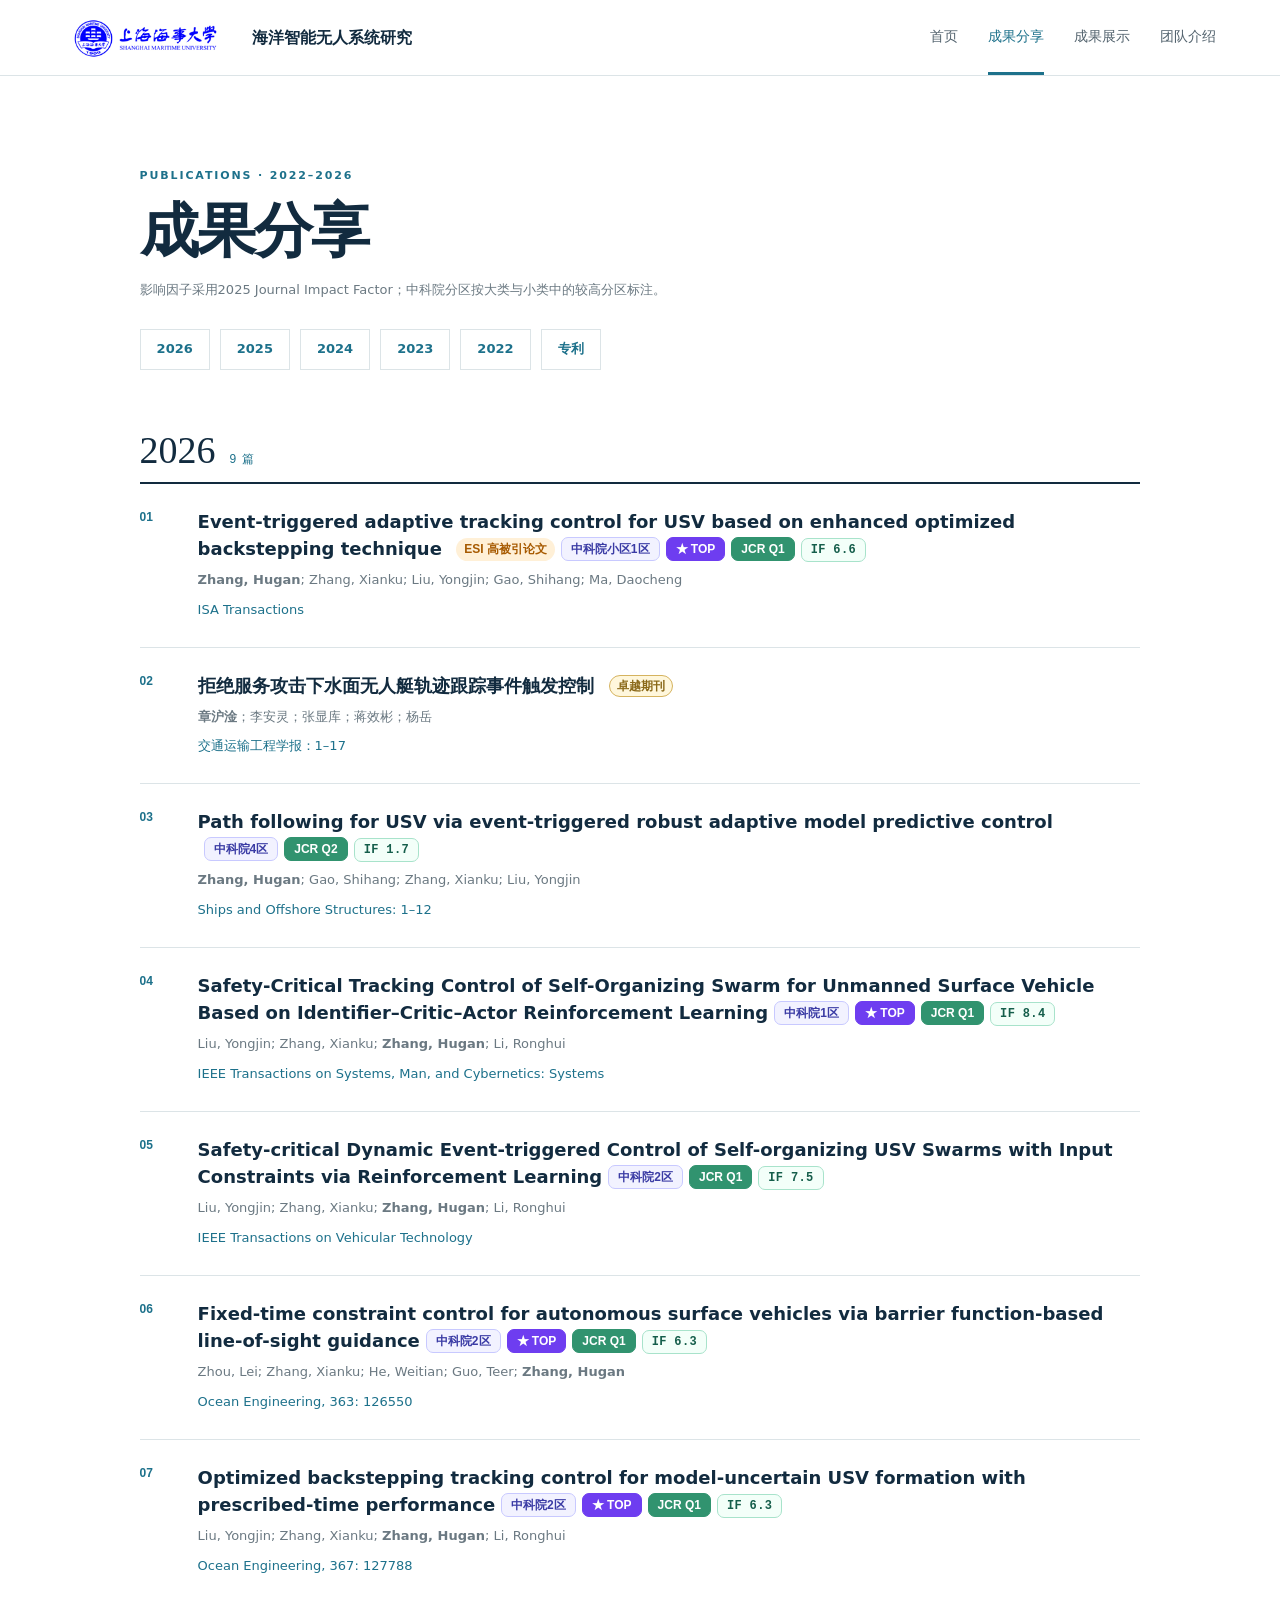
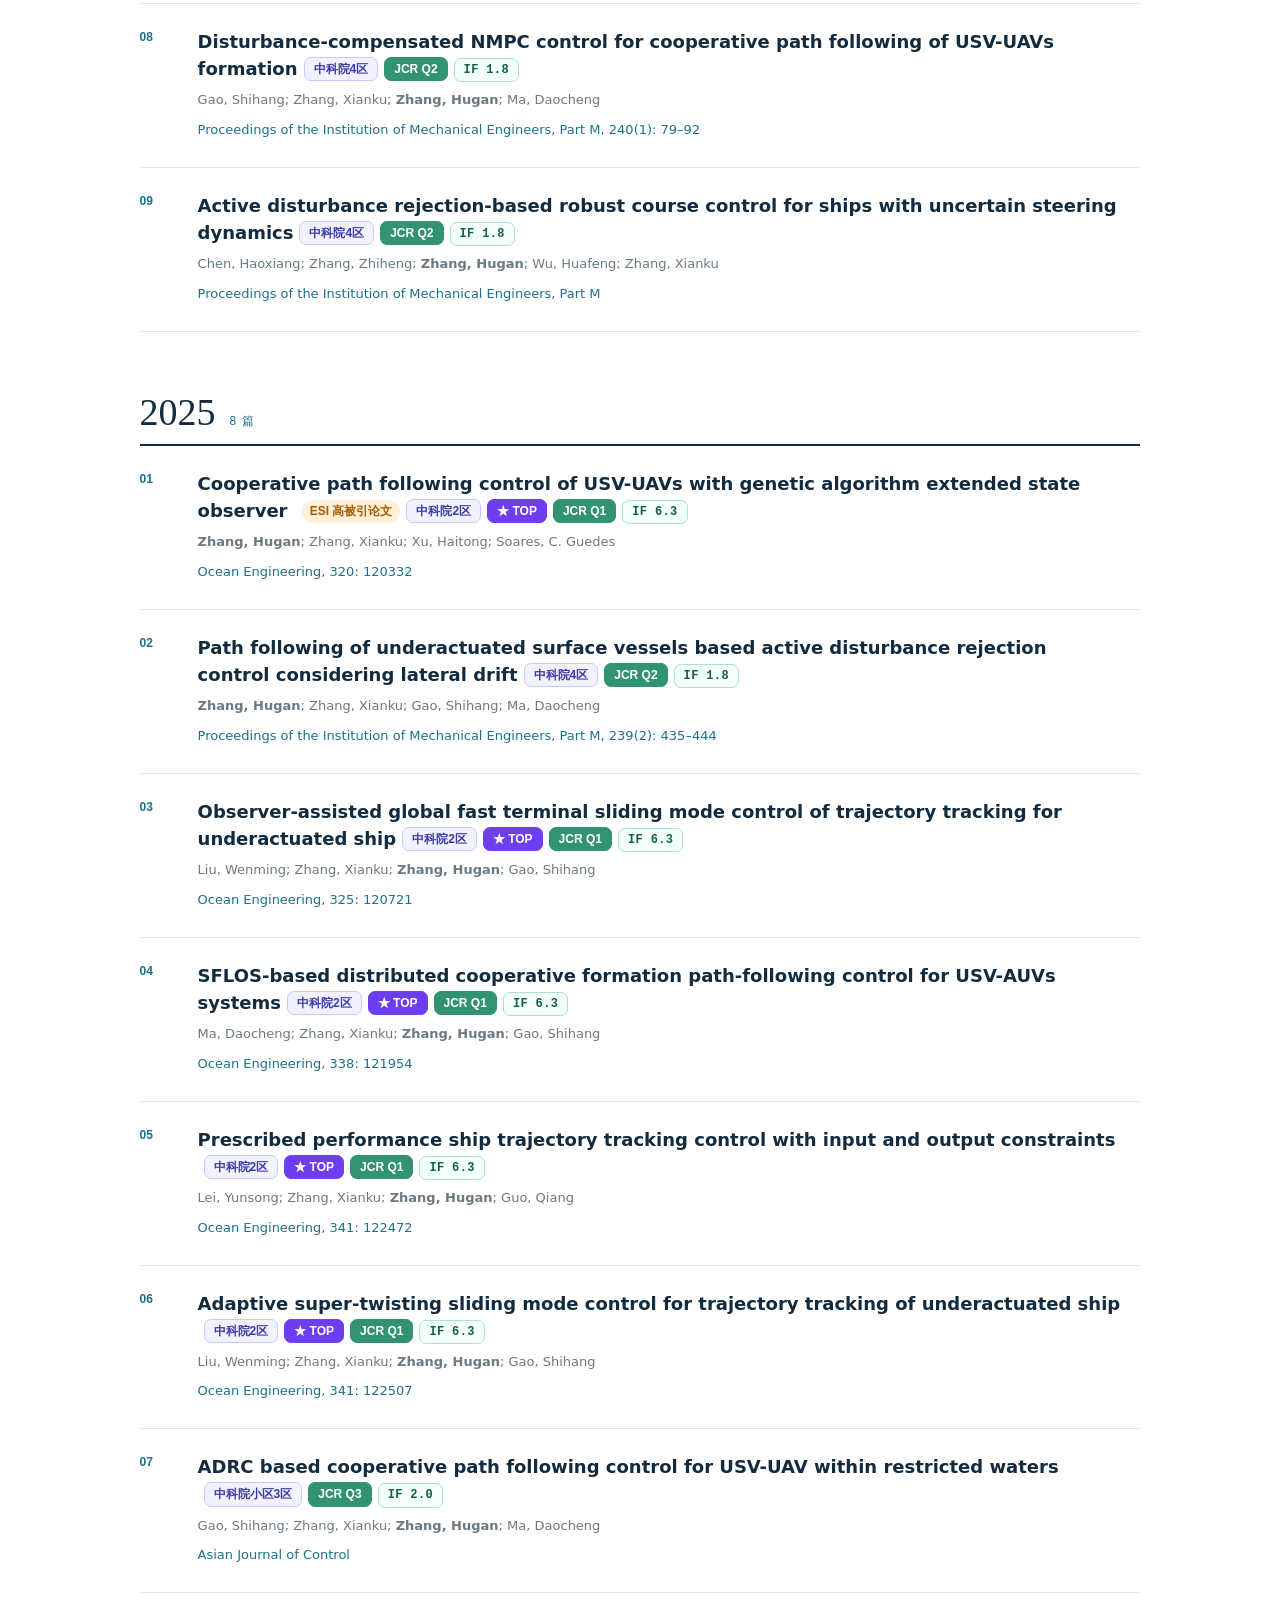
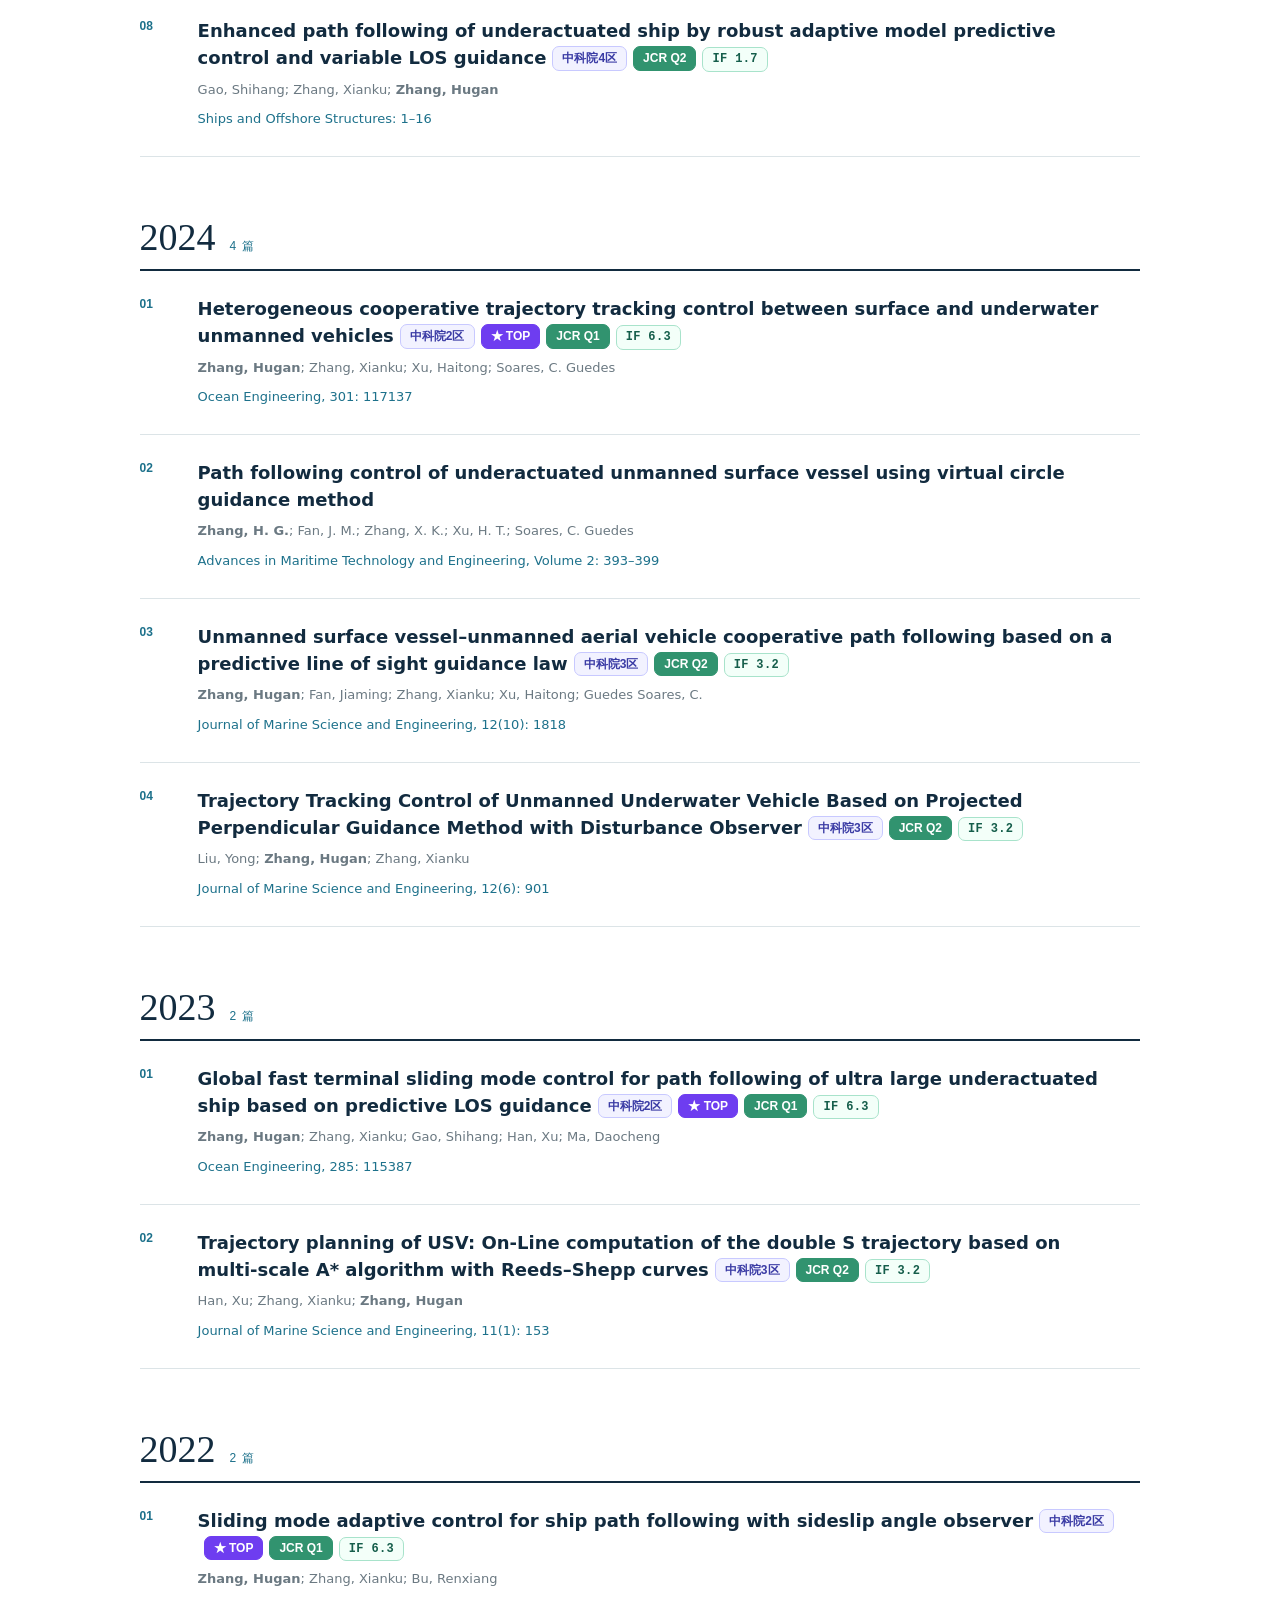
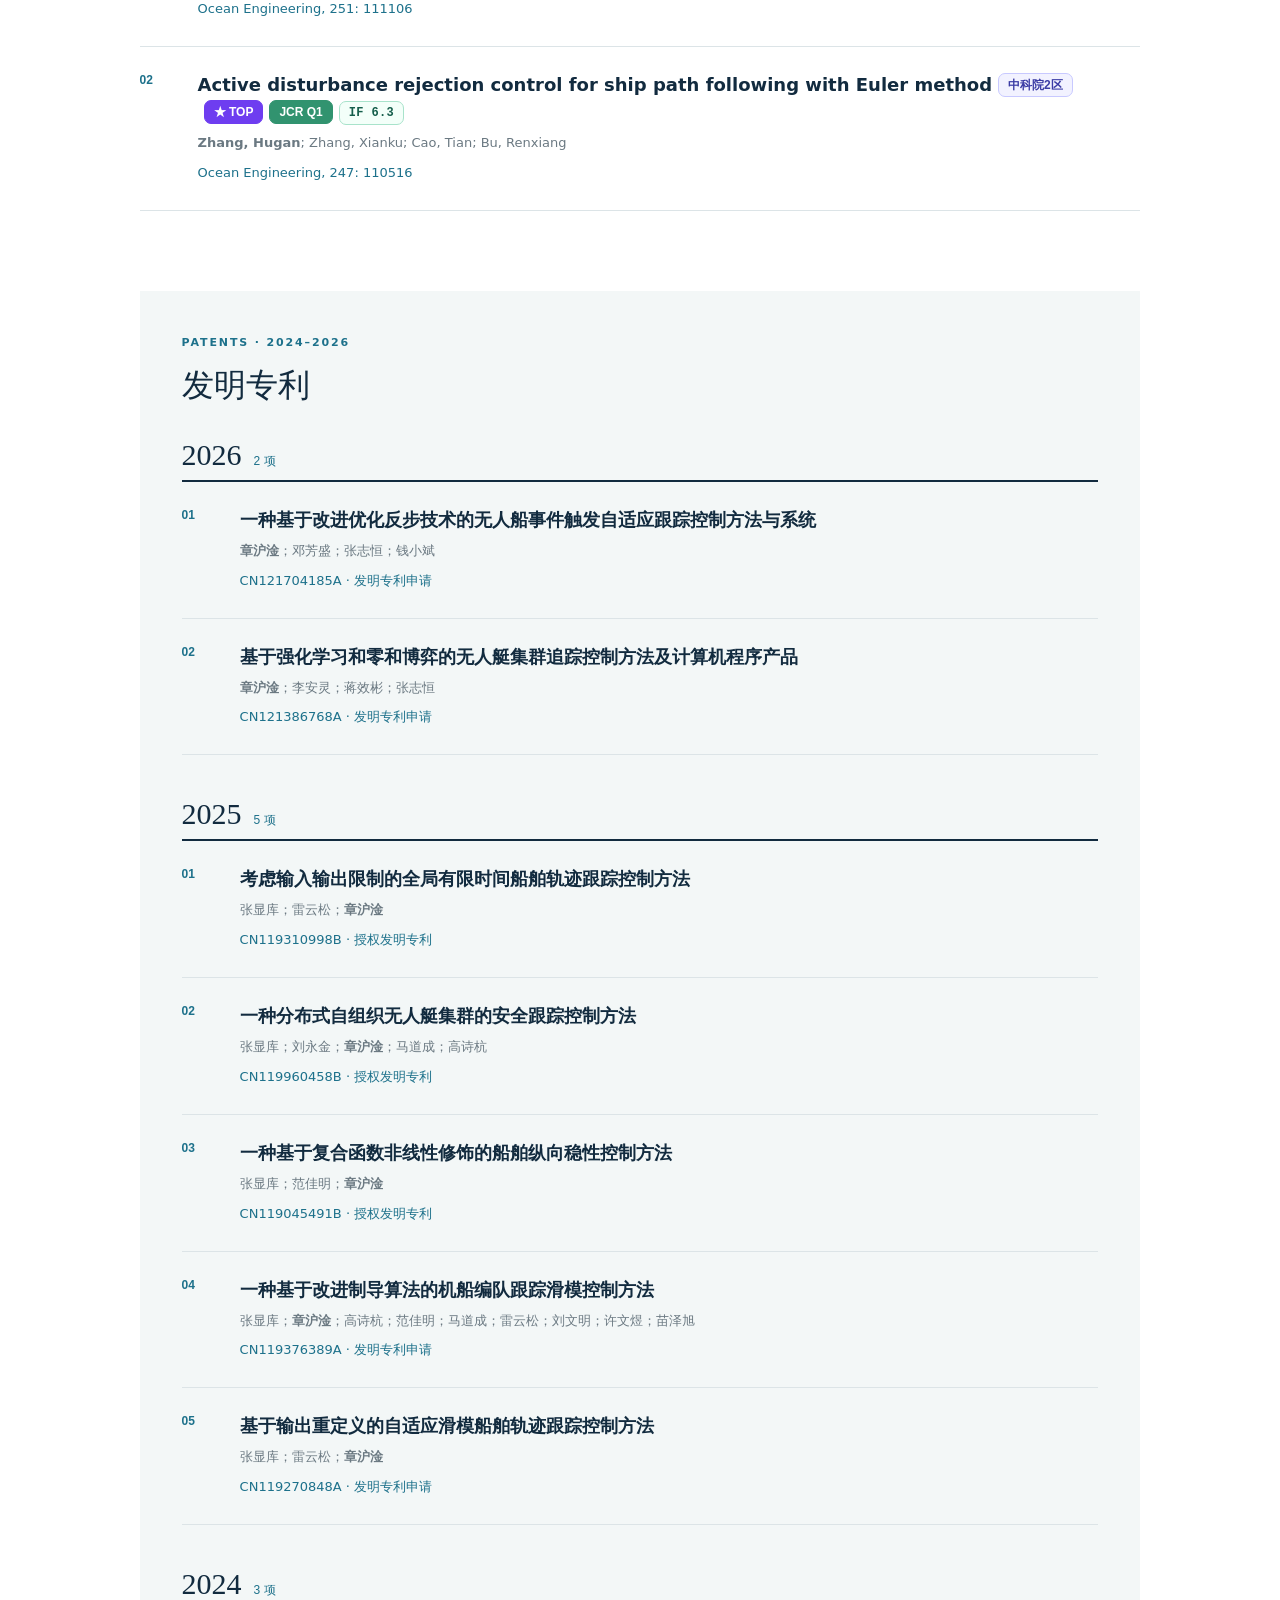
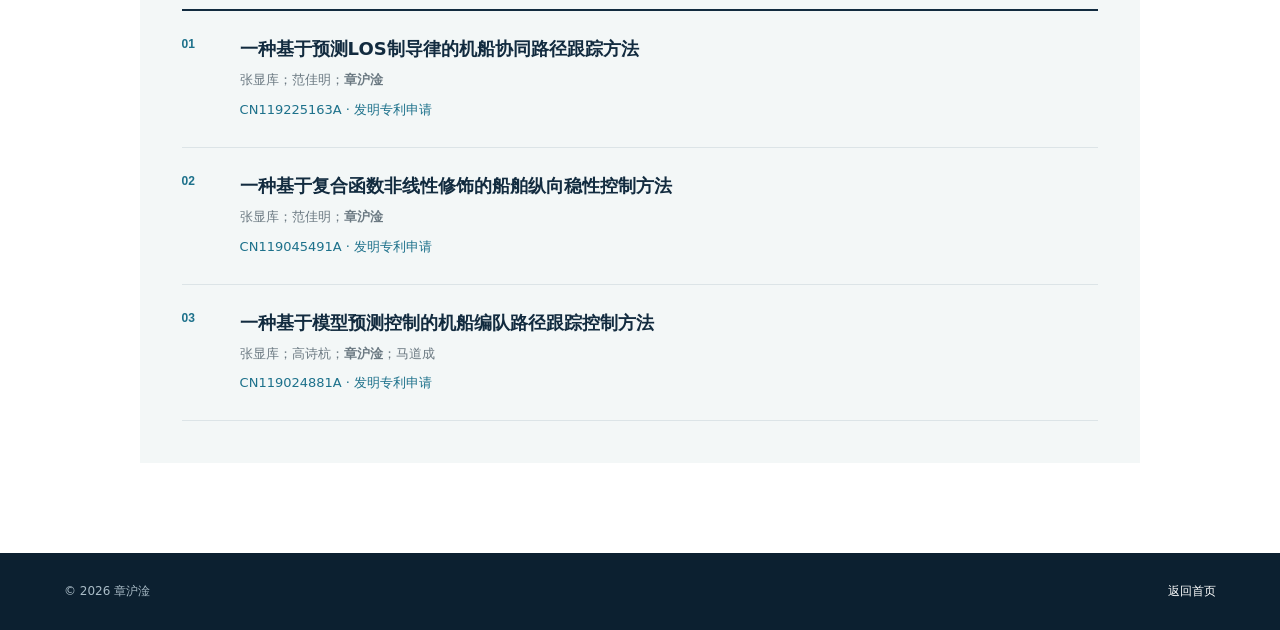
==== commit e1d8297b: "Align publication label font sizes" ====
--- a/publications.html
+++ b/publications.html
@@ -1,5 +1,5 @@
 <!doctype html>
-<html lang="zh-CN"><head><meta charset="utf-8"><meta name="viewport" content="width=device-width,initial-scale=1"><title>成果分享｜章沪淦</title><link rel="stylesheet" href="styles.css"><link rel="stylesheet" href="publications.css?v=20261121-badges"><link rel="stylesheet" href="patents.css"><link rel="stylesheet" href="badges.css"></head><body>
+<html lang="zh-CN"><head><meta charset="utf-8"><meta name="viewport" content="width=device-width,initial-scale=1"><title>成果分享｜章沪淦</title><link rel="stylesheet" href="styles.css"><link rel="stylesheet" href="publications.css?v=20261121-label-font"><link rel="stylesheet" href="patents.css"><link rel="stylesheet" href="badges.css?v=20261121-label-font"></head><body>
 <header class="header"><a class="brand" href="index.html"><img src="assets/smu-logo.png" alt="上海海事大学"><b>海洋智能无人系统研究</b></a><button class="menu">☰</button><nav><a href="index.html">首页</a><a class="active" href="publications.html">成果分享</a><a href="showcase.html">成果展示</a><a href="team.html">团队介绍</a></nav></header>
 <main class="inner publications-page"><p class="kicker">PUBLICATIONS · 2022–2026</p><h1>成果分享</h1>
 <p class="metrics-note">影响因子采用2025 Journal Impact Factor；中科院分区按大类与小类中的较高分区标注。</p>
--- a/publications.css
+++ b/publications.css
@@ -5,5 +5,5 @@
 .top-badge{border:1px solid #6e3df0;background:#6e3df0;color:#fff}
 .jcr-badge{border:1px solid #31936f;background:#31936f;color:#fff}
 .if-badge{border:1px solid #a8e3cb;background:#f3fff9;color:#155e4b;font-family:Consolas,"Courier New",monospace;letter-spacing:.03em;box-shadow:none}
-.excellence-badge{display:inline-block;margin-left:9px;padding:2px 7px;border:1px solid #d5b35f;border-radius:999px;background:#fff7dc;color:#8a6818;font:700 11px/1.35 "Microsoft YaHei",sans-serif;vertical-align:2px;white-space:nowrap}
+.excellence-badge{display:inline-block;margin-left:9px;padding:2px 7px;border:1px solid #d5b35f;border-radius:999px;background:#fff7dc;color:#8a6818;font:700 12px/1.35 "Microsoft YaHei",sans-serif;vertical-align:2px;white-space:nowrap}
 @media(max-width:560px){.if-badge,.cas-badge,.top-badge,.jcr-badge{margin:5px 5px 0 0;padding:3px 7px;font-size:11px}}
--- a/badges.css
+++ b/badges.css
@@ -10,7 +10,7 @@
   border-radius: 999px;
   background: #fff0d7;
   color: #a75a00;
-  font: 700 11px "Microsoft YaHei", sans-serif;
+  font: 700 12px "Microsoft YaHei", sans-serif;
   vertical-align: middle;
   white-space: nowrap;
 }
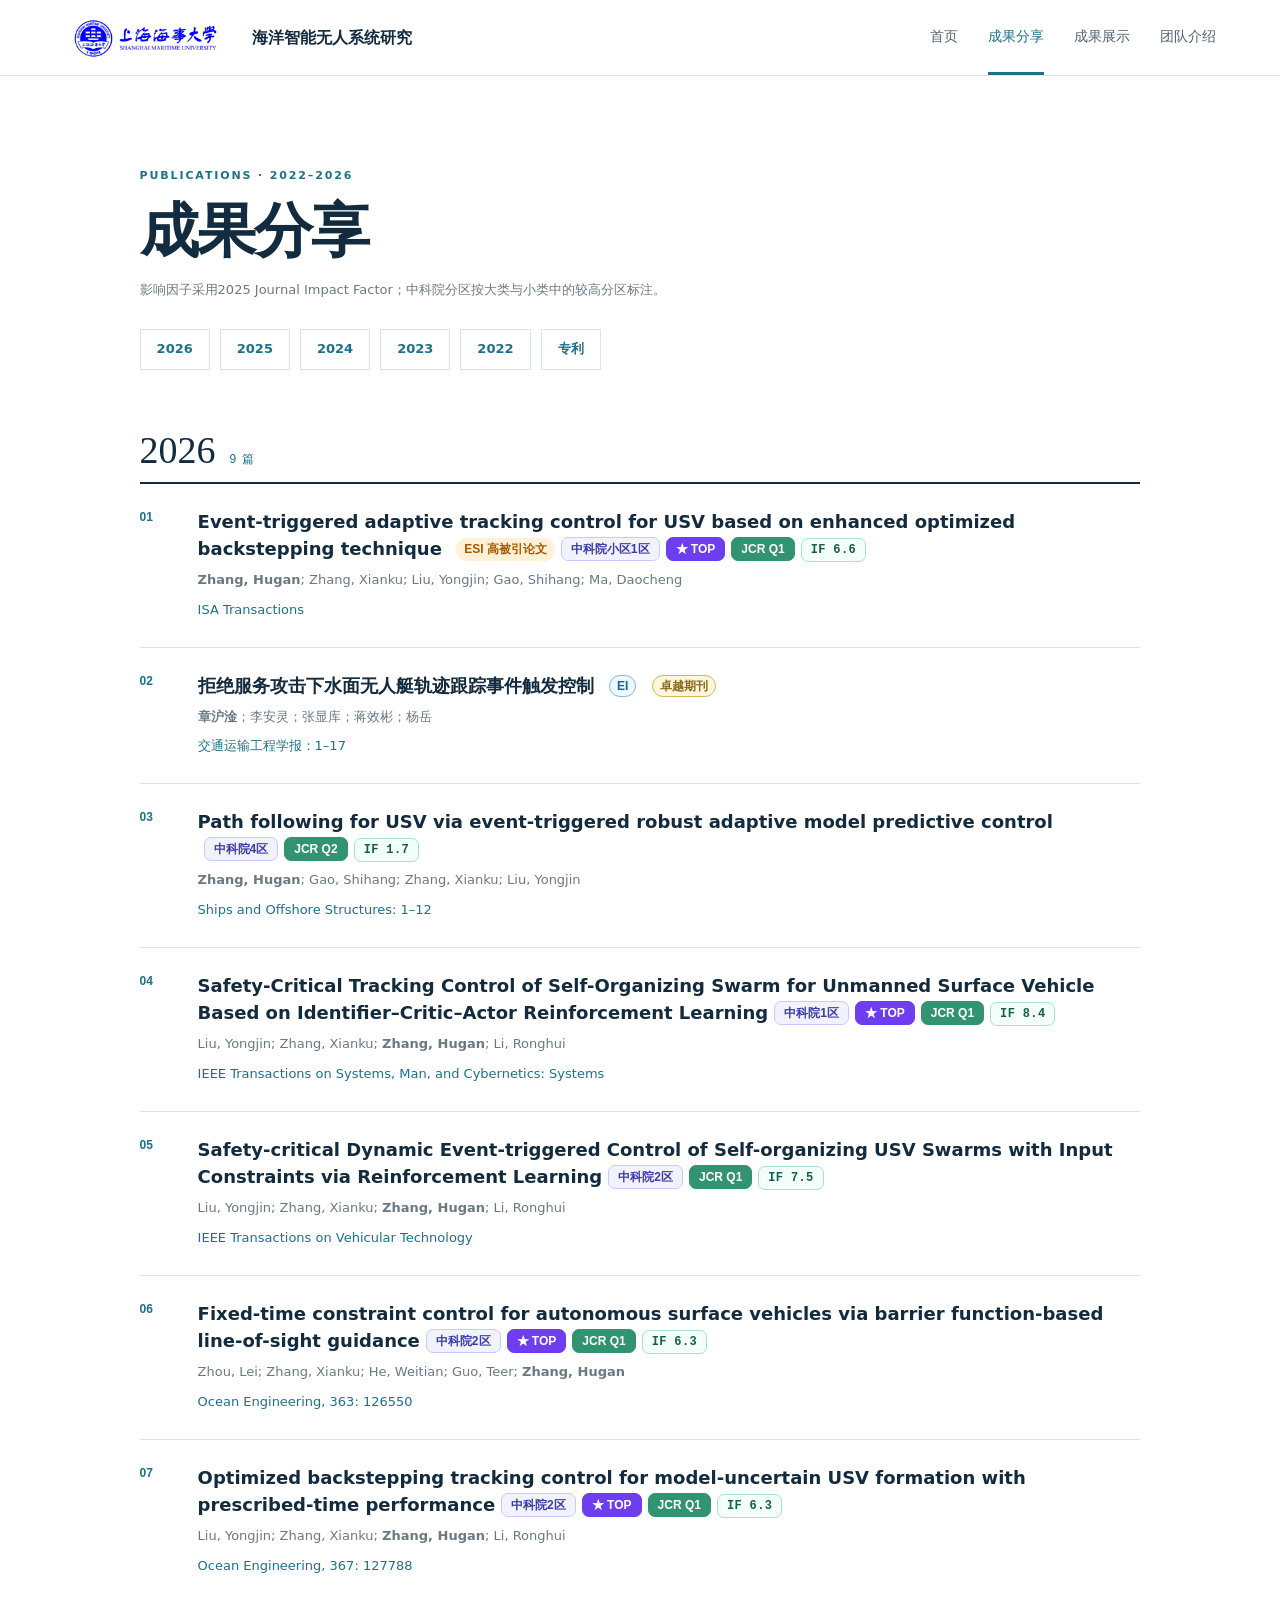
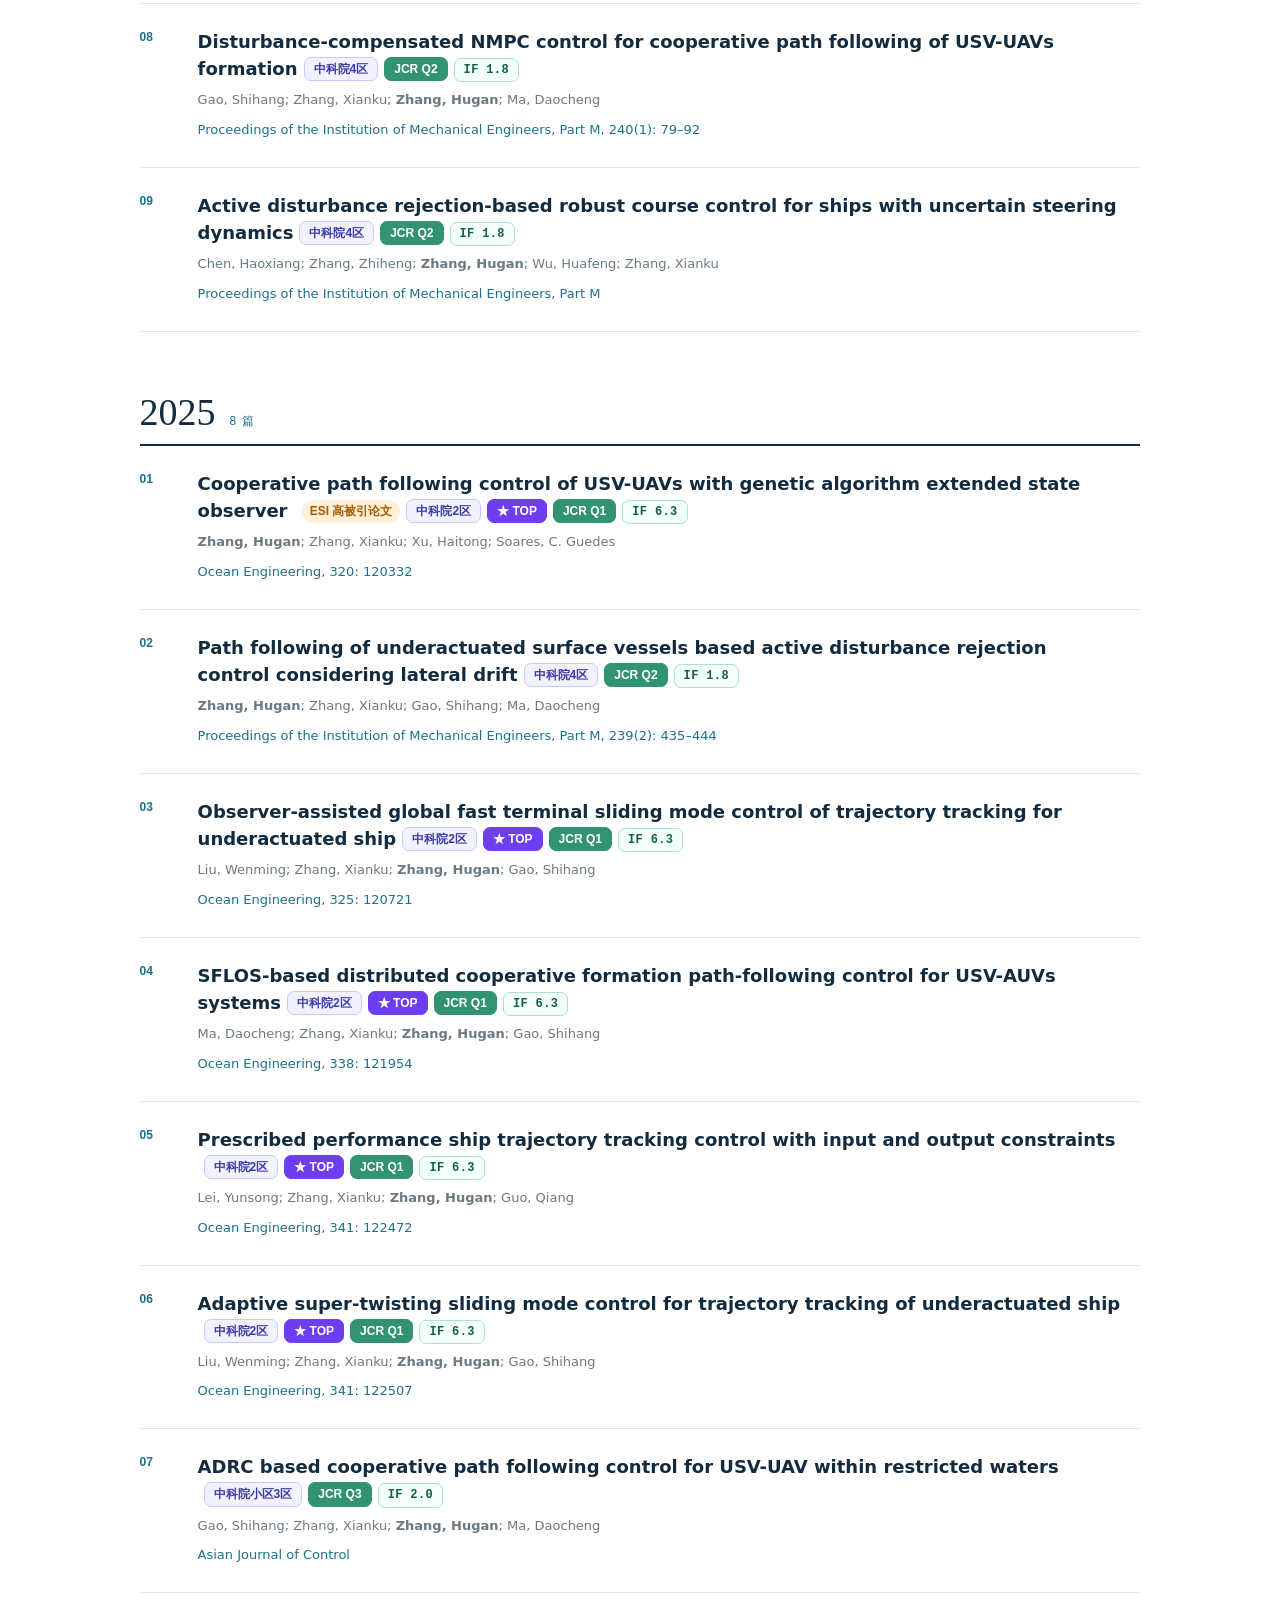
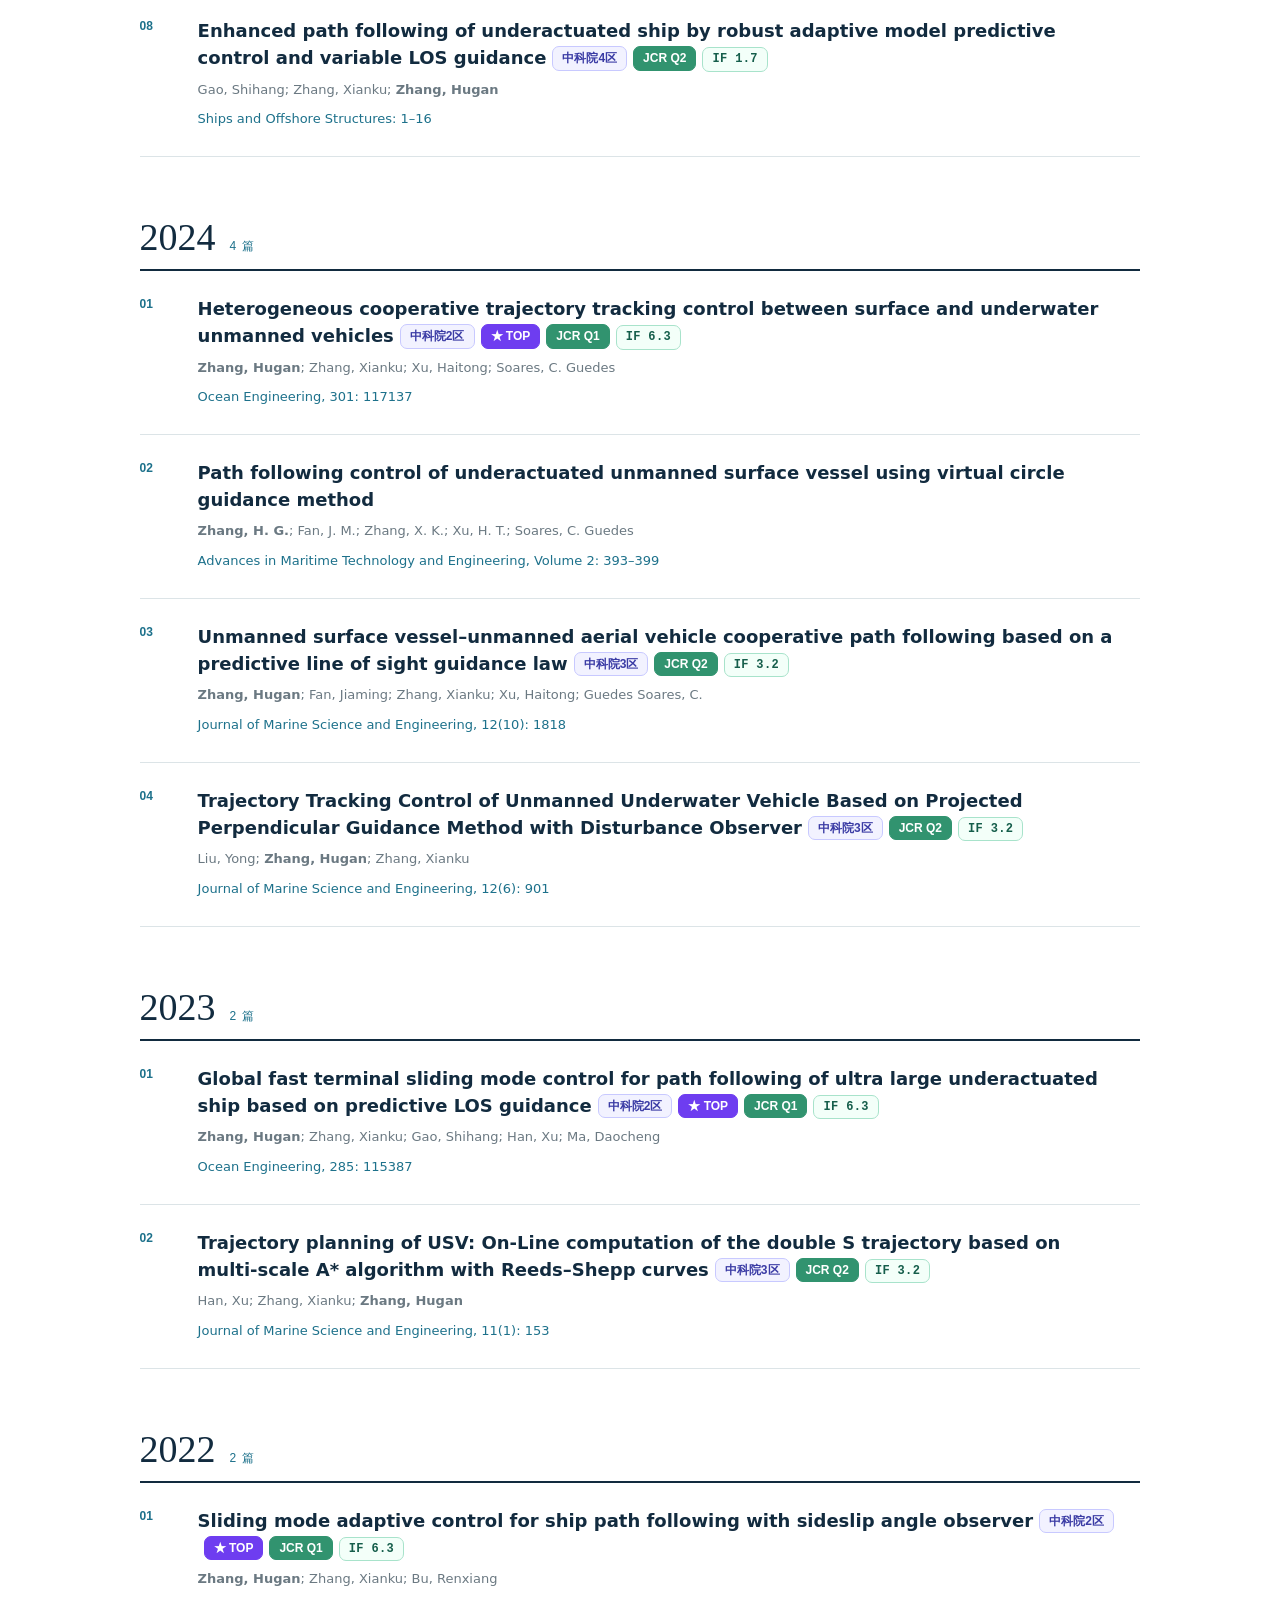
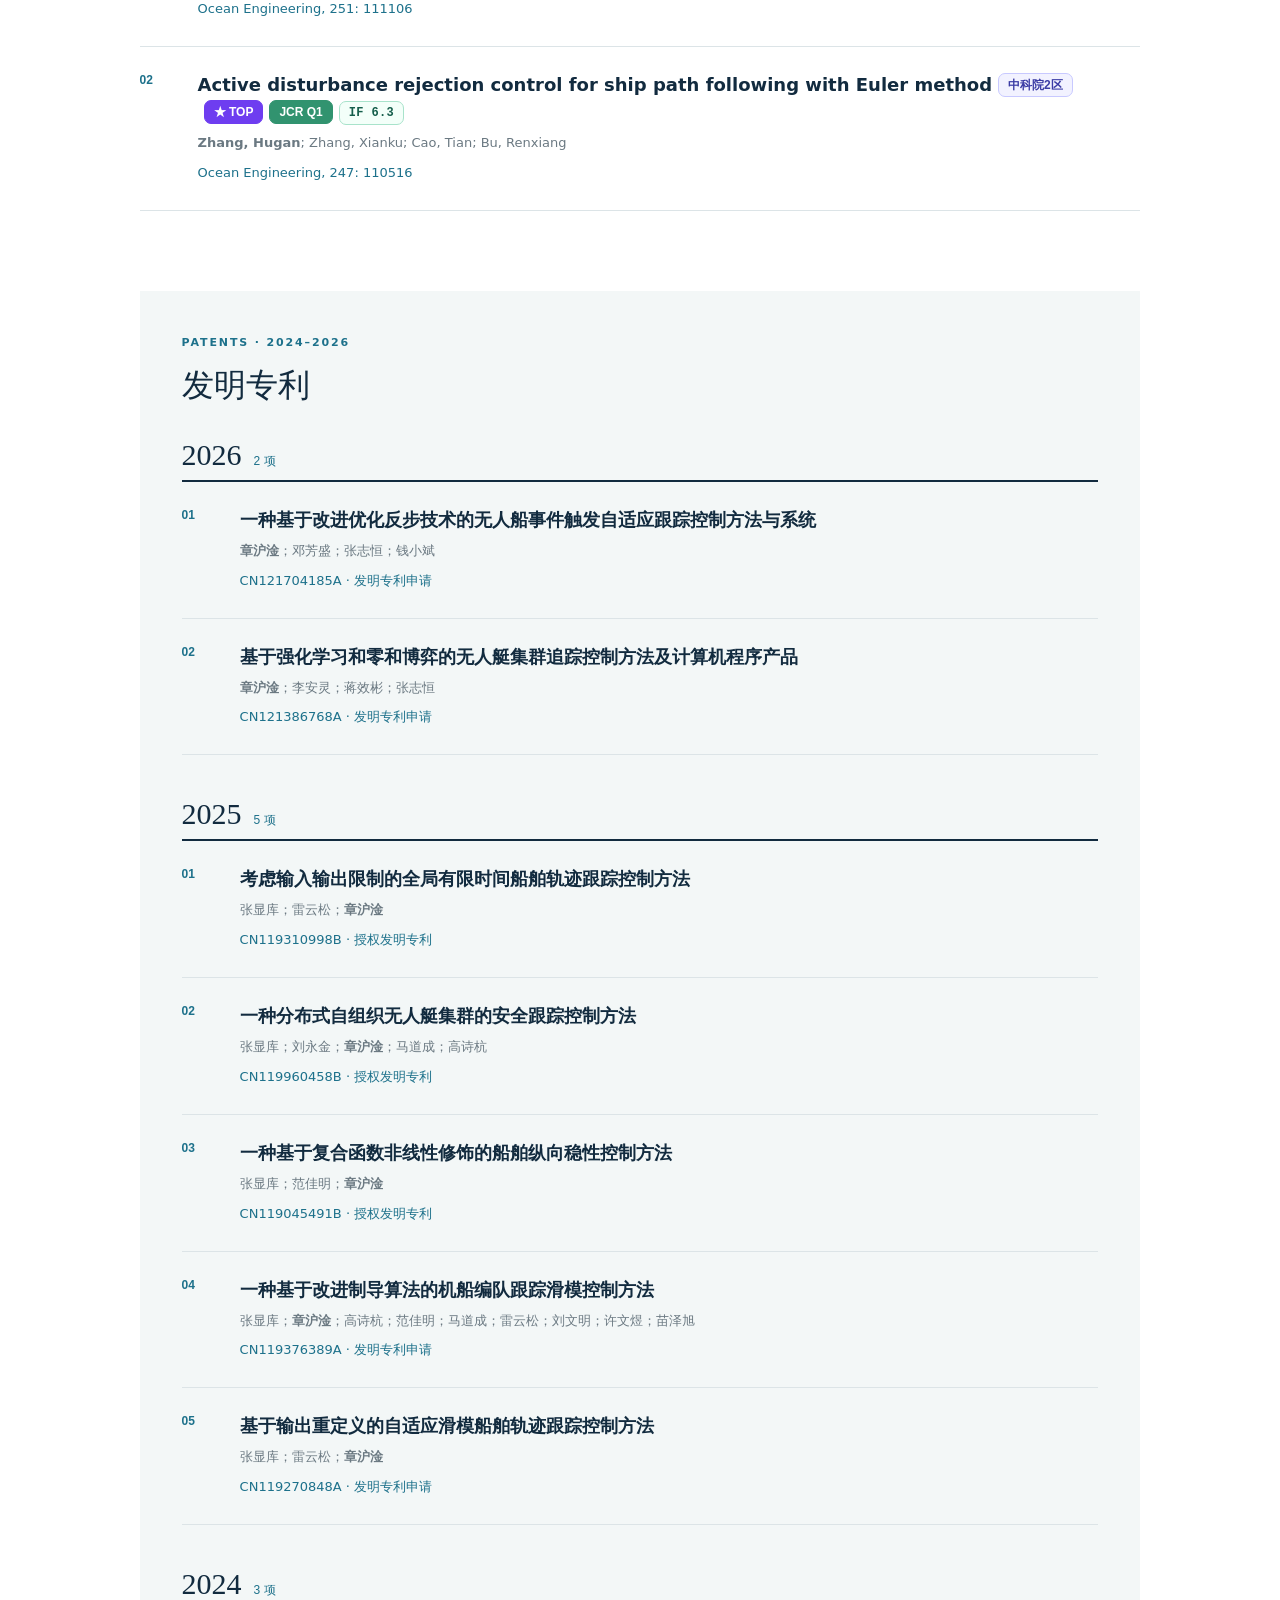
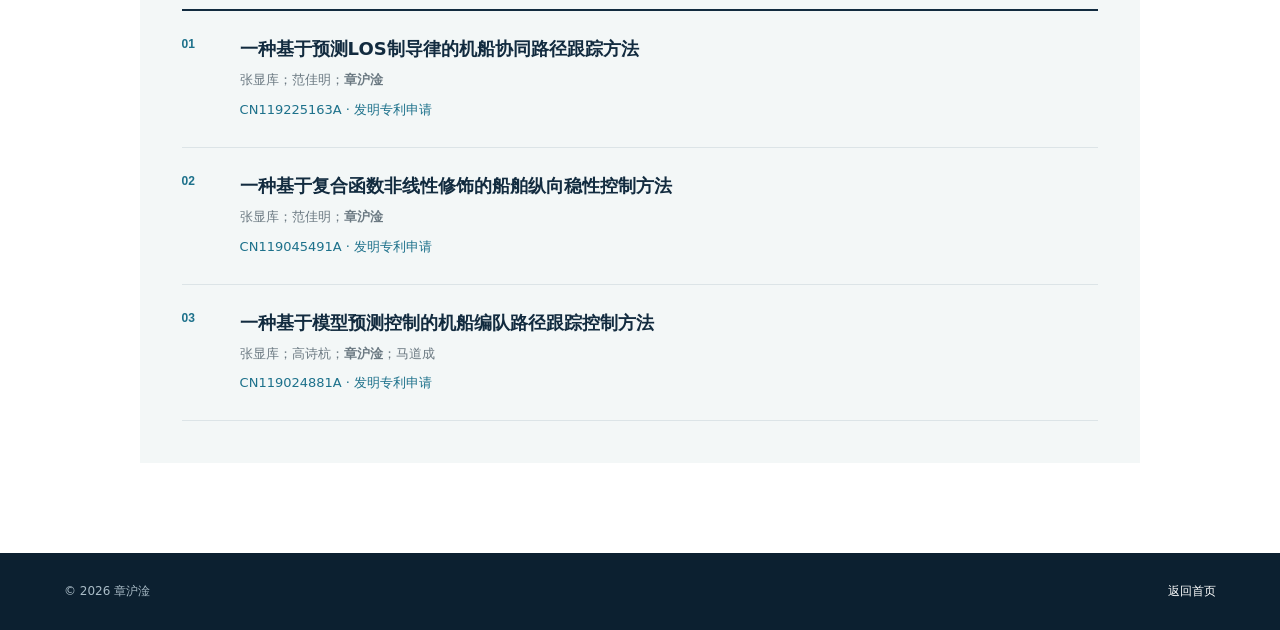
==== commit 1e34daa6: "Add EI badge and update second video caption" ====
--- a/publications.html
+++ b/publications.html
@@ -1,12 +1,12 @@
 <!doctype html>
-<html lang="zh-CN"><head><meta charset="utf-8"><meta name="viewport" content="width=device-width,initial-scale=1"><title>成果分享｜章沪淦</title><link rel="stylesheet" href="styles.css"><link rel="stylesheet" href="publications.css?v=20261121-label-font"><link rel="stylesheet" href="patents.css"><link rel="stylesheet" href="badges.css?v=20261121-label-font"></head><body>
+<html lang="zh-CN"><head><meta charset="utf-8"><meta name="viewport" content="width=device-width,initial-scale=1"><title>成果分享｜章沪淦</title><link rel="stylesheet" href="styles.css"><link rel="stylesheet" href="publications.css?v=20261121-ei"><link rel="stylesheet" href="patents.css"><link rel="stylesheet" href="badges.css?v=20261121-label-font"></head><body>
 <header class="header"><a class="brand" href="index.html"><img src="assets/smu-logo.png" alt="上海海事大学"><b>海洋智能无人系统研究</b></a><button class="menu">☰</button><nav><a href="index.html">首页</a><a class="active" href="publications.html">成果分享</a><a href="showcase.html">成果展示</a><a href="team.html">团队介绍</a></nav></header>
 <main class="inner publications-page"><p class="kicker">PUBLICATIONS · 2022–2026</p><h1>成果分享</h1>
 <p class="metrics-note">影响因子采用2025 Journal Impact Factor；中科院分区按大类与小类中的较高分区标注。</p>
 <nav class="year-nav" aria-label="成果年份导航"><a href="#year-2026">2026</a><a href="#year-2025">2025</a><a href="#year-2024">2024</a><a href="#year-2023">2023</a><a href="#year-2022">2022</a><a href="#patents">专利</a></nav>
 <section class="year-group" id="year-2026"><h2><span>2026</span><small>9 篇</small></h2><div class="paper-list">
 <article><h3>Event-triggered adaptive tracking control for USV based on enhanced optimized backstepping technique <span class="esi-badge">ESI 高被引论文</span></h3><p>Zhang, Hugan; Zhang, Xianku; Liu, Yongjin; Gao, Shihang; Ma, Daocheng</p><cite>ISA Transactions</cite></article>
-<article><h3>拒绝服务攻击下水面无人艇轨迹跟踪事件触发控制 <span class="excellence-badge">卓越期刊</span></h3><p>章沪淦；李安灵；张显库；蒋效彬；杨岳</p><cite>交通运输工程学报：1–17</cite></article>
+<article><h3>拒绝服务攻击下水面无人艇轨迹跟踪事件触发控制 <span class="ei-badge">EI</span> <span class="excellence-badge">卓越期刊</span></h3><p>章沪淦；李安灵；张显库；蒋效彬；杨岳</p><cite>交通运输工程学报：1–17</cite></article>
 <article><h3>Path following for USV via event-triggered robust adaptive model predictive control</h3><p>Zhang, Hugan; Gao, Shihang; Zhang, Xianku; Liu, Yongjin</p><cite>Ships and Offshore Structures: 1–12</cite></article>
 <article><h3>Safety-Critical Tracking Control of Self-Organizing Swarm for Unmanned Surface Vehicle Based on Identifier–Critic–Actor Reinforcement Learning</h3><p>Liu, Yongjin; Zhang, Xianku; Zhang, Hugan; Li, Ronghui</p><cite>IEEE Transactions on Systems, Man, and Cybernetics: Systems</cite></article>
 <article><h3>Safety-critical Dynamic Event-triggered Control of Self-organizing USV Swarms with Input Constraints via Reinforcement Learning</h3><p>Liu, Yongjin; Zhang, Xianku; Zhang, Hugan; Li, Ronghui</p><cite>IEEE Transactions on Vehicular Technology</cite></article>
--- a/publications.css
+++ b/publications.css
@@ -6,4 +6,5 @@
 .jcr-badge{border:1px solid #31936f;background:#31936f;color:#fff}
 .if-badge{border:1px solid #a8e3cb;background:#f3fff9;color:#155e4b;font-family:Consolas,"Courier New",monospace;letter-spacing:.03em;box-shadow:none}
 .excellence-badge{display:inline-block;margin-left:9px;padding:2px 7px;border:1px solid #d5b35f;border-radius:999px;background:#fff7dc;color:#8a6818;font:700 12px/1.35 "Microsoft YaHei",sans-serif;vertical-align:2px;white-space:nowrap}
+.ei-badge{display:inline-block;margin-left:9px;padding:2px 7px;border:1px solid #86b9db;border-radius:999px;background:#eef8ff;color:#176493;font:700 12px/1.35 Arial,sans-serif;vertical-align:2px;white-space:nowrap}
 @media(max-width:560px){.if-badge,.cas-badge,.top-badge,.jcr-badge{margin:5px 5px 0 0;padding:3px 7px;font-size:11px}}
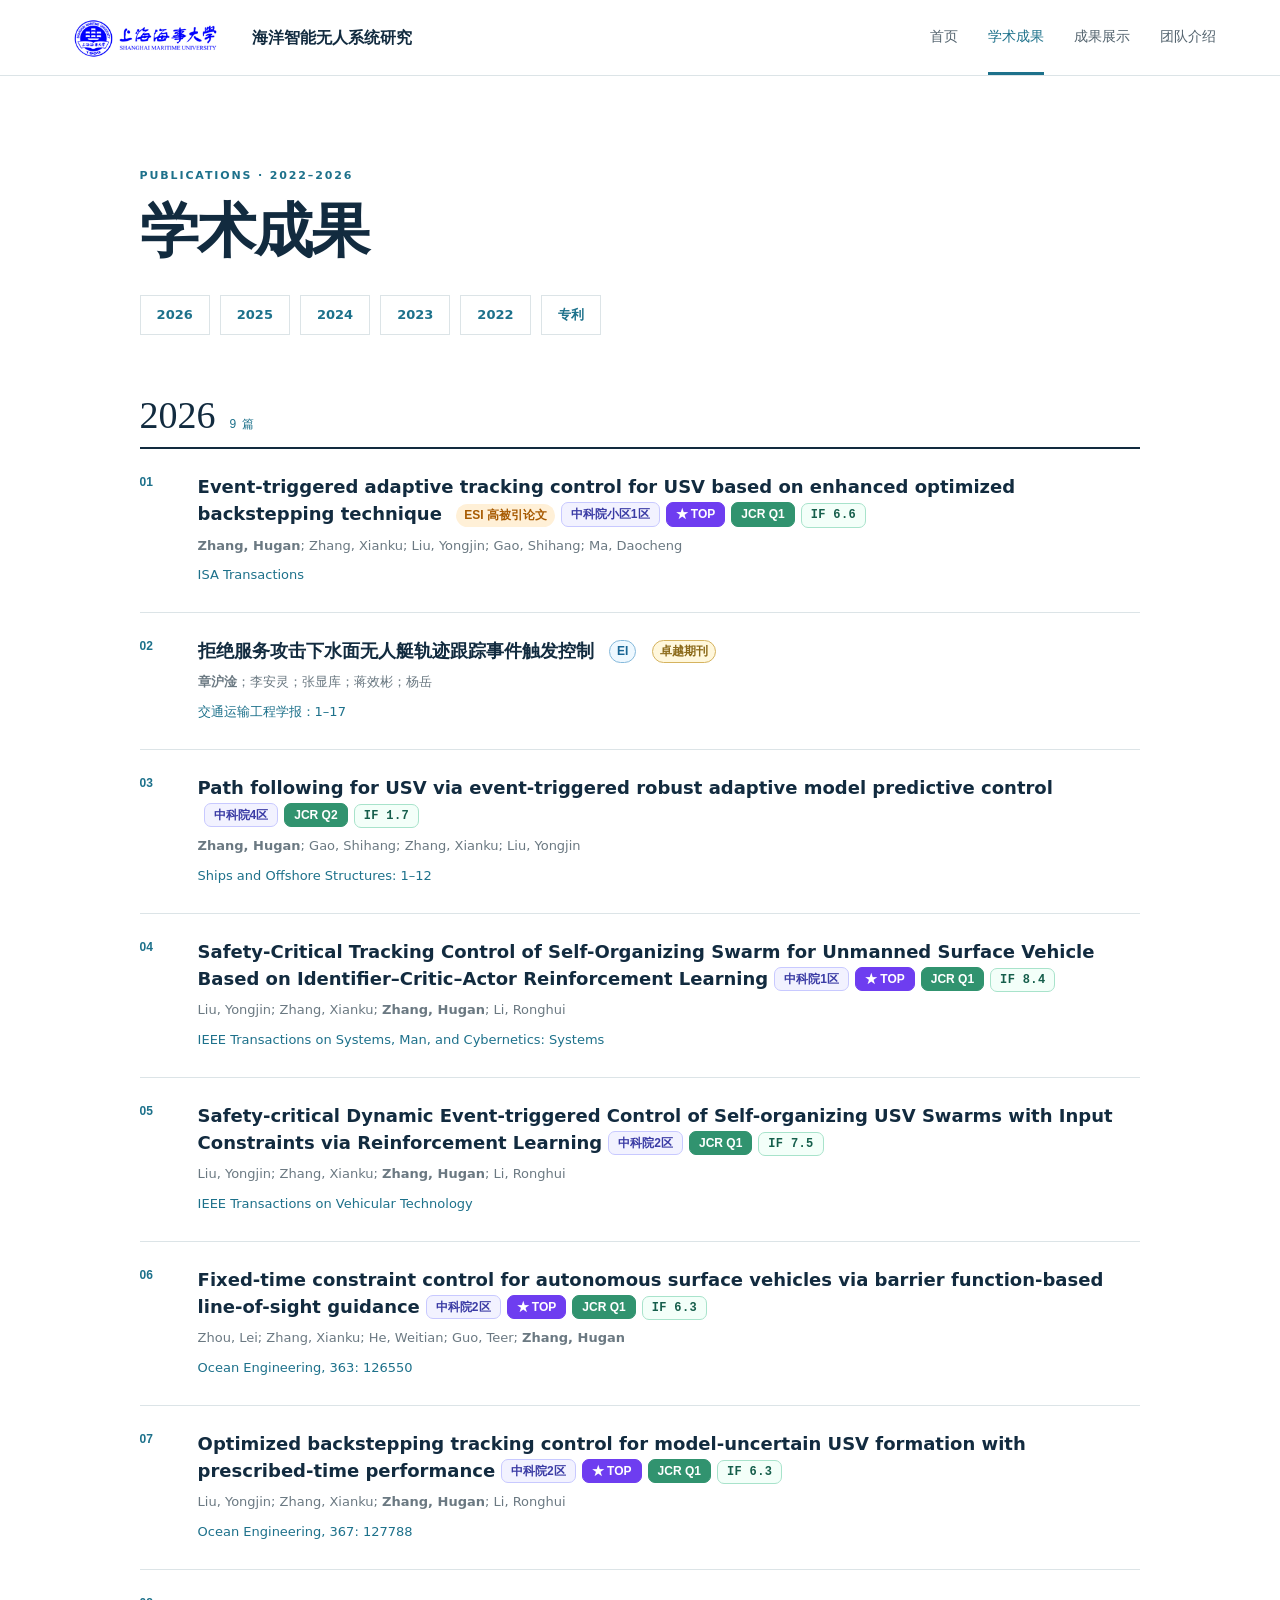
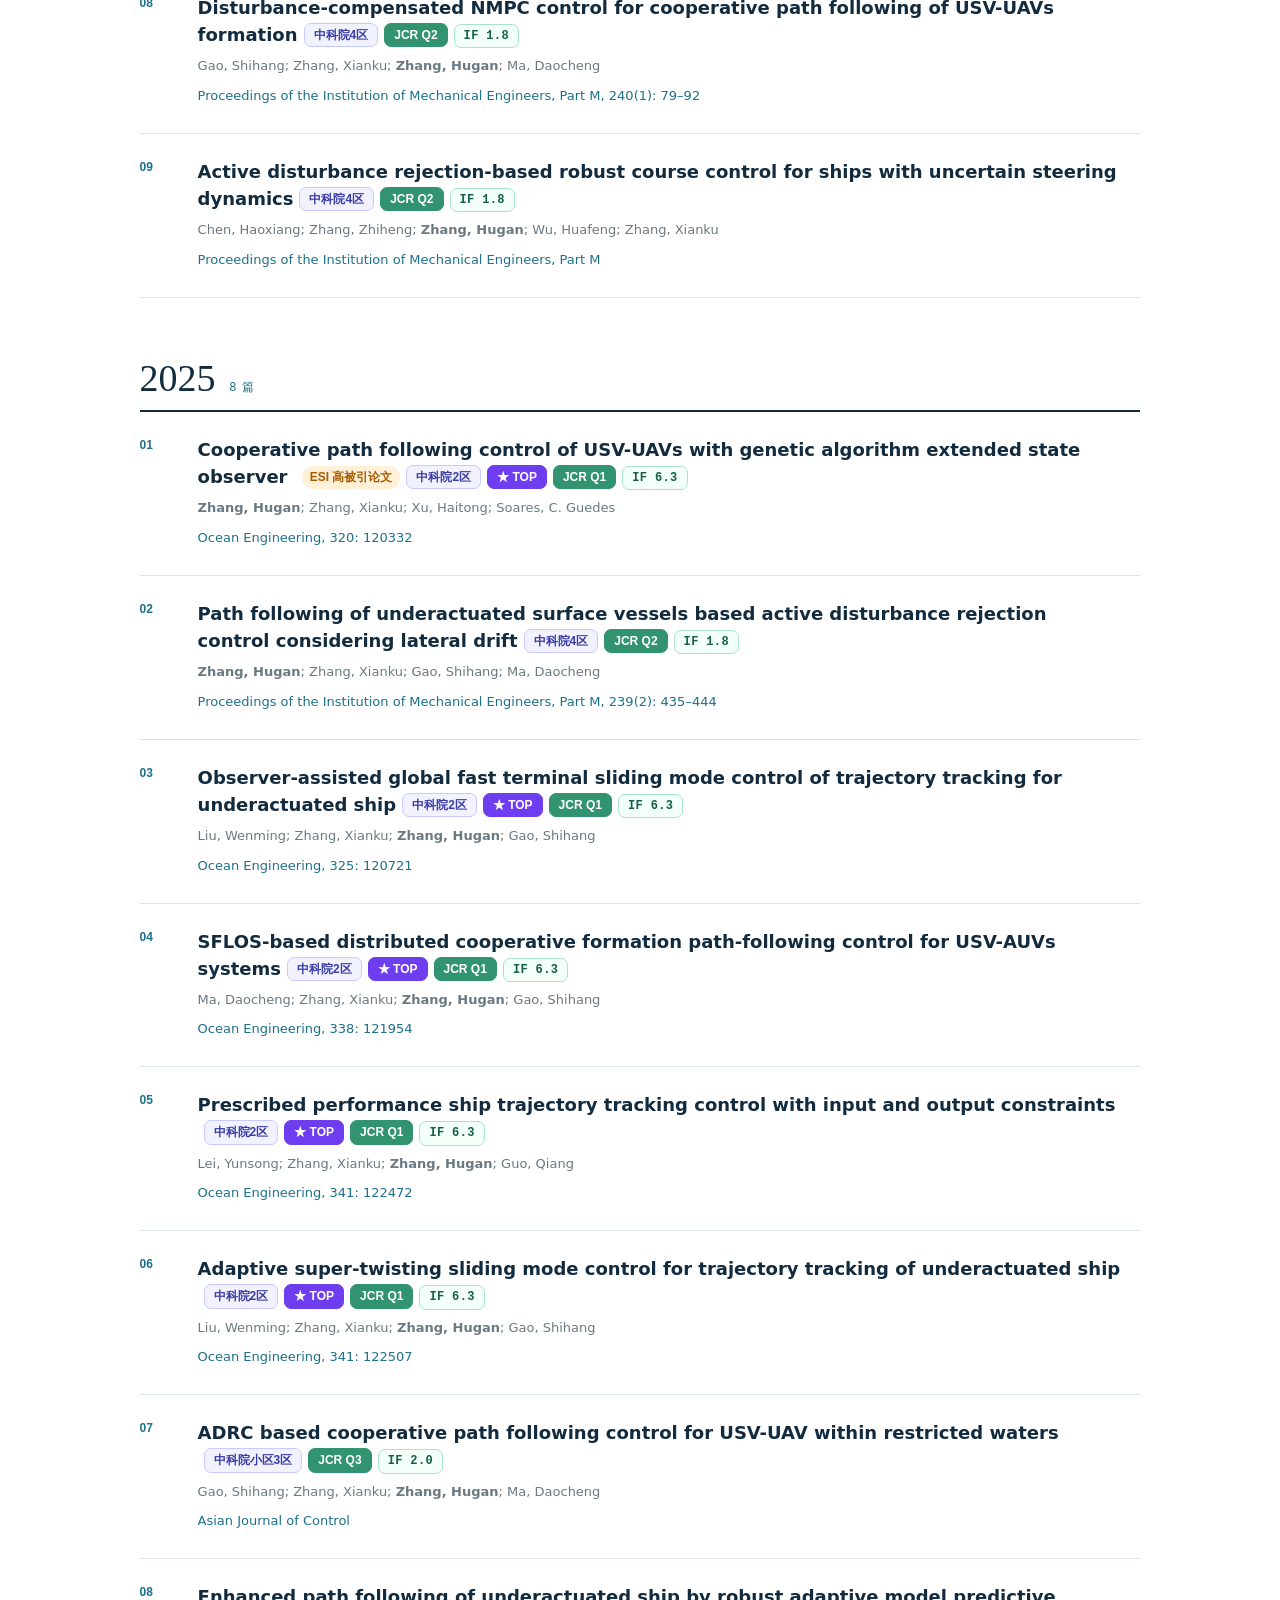
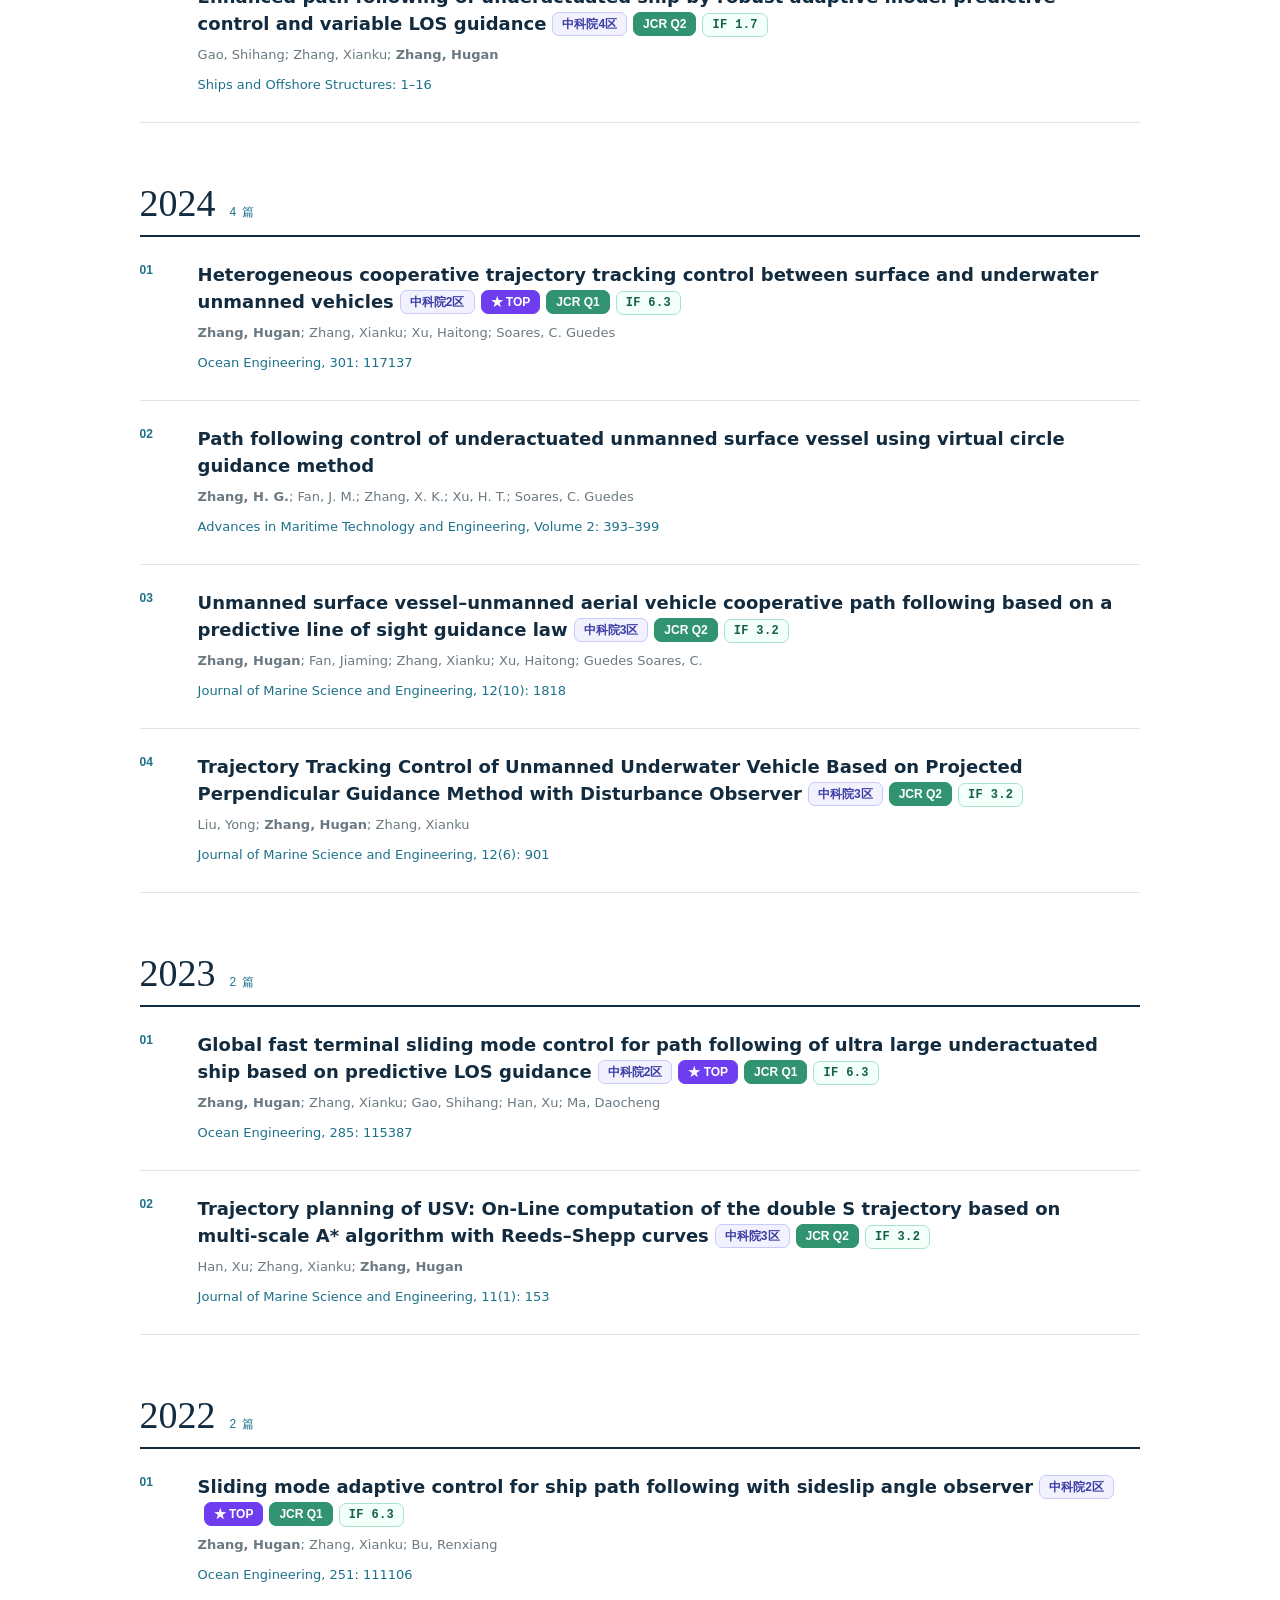
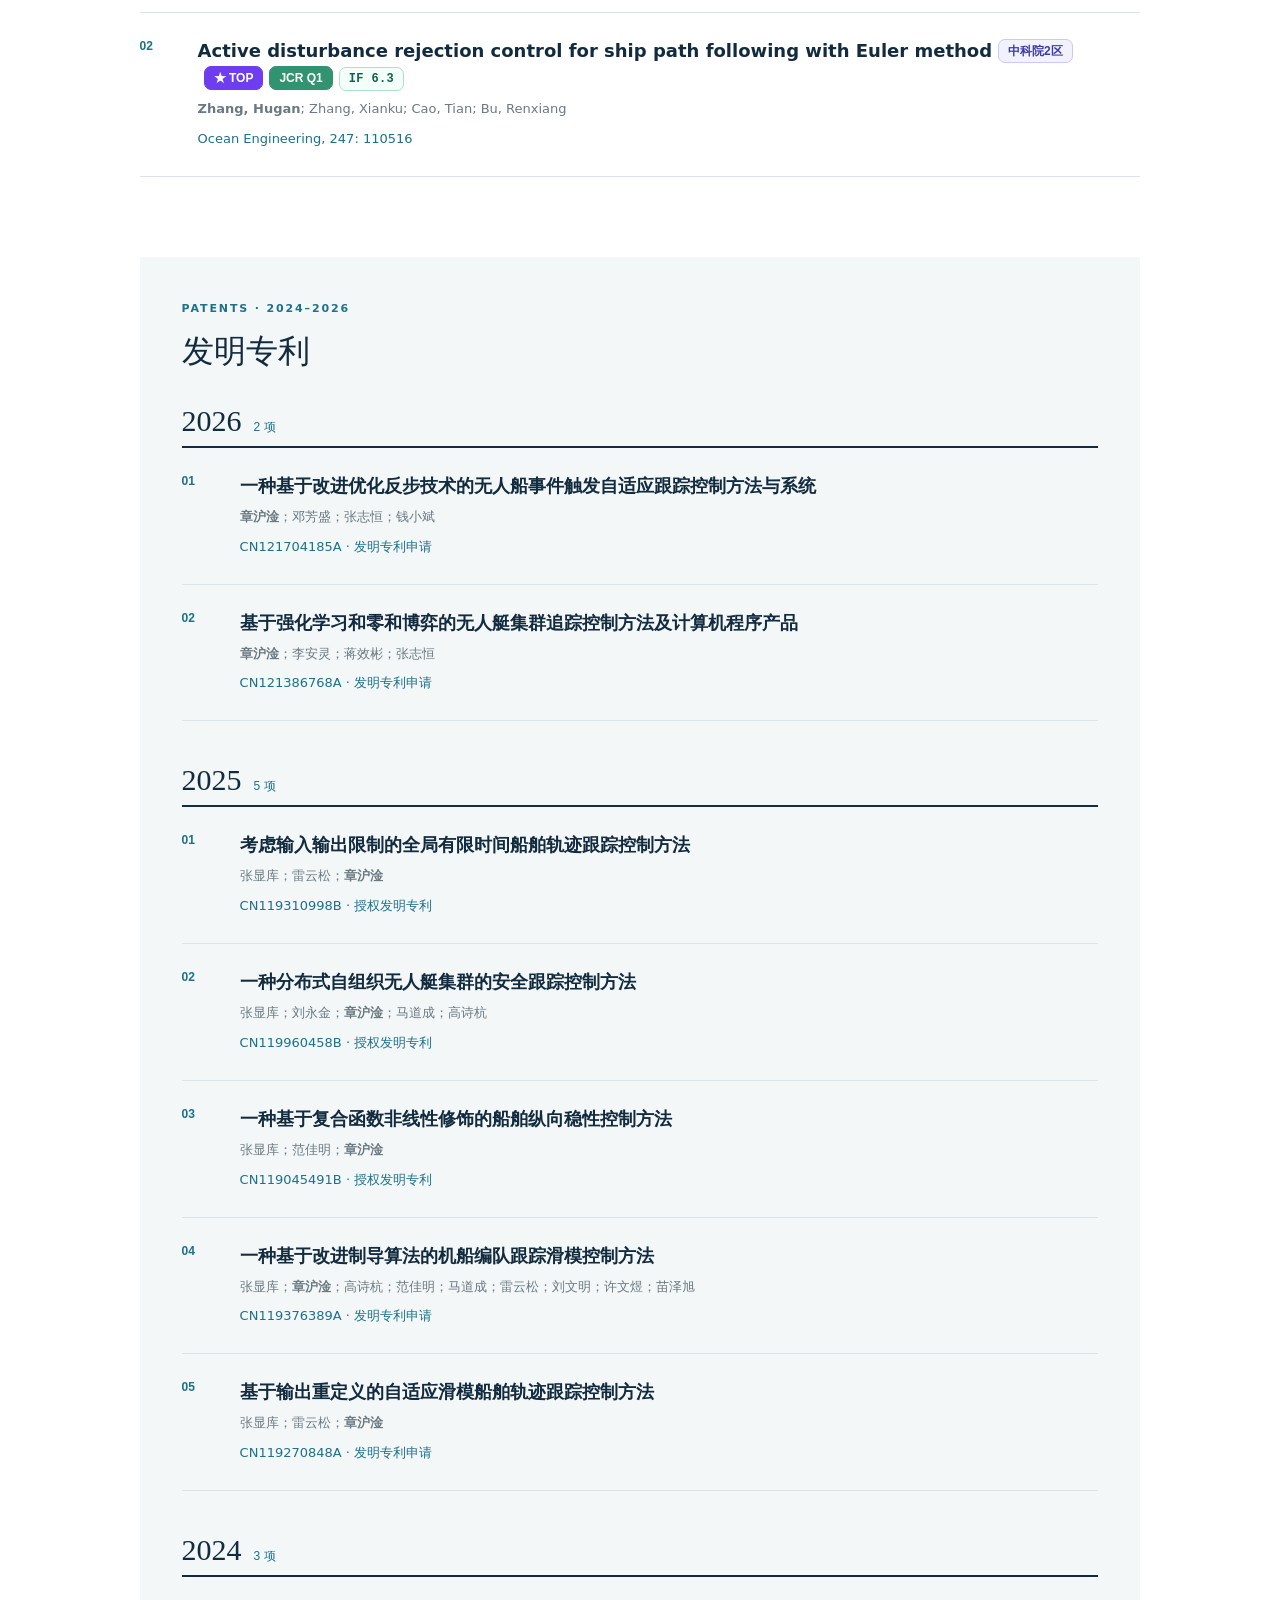
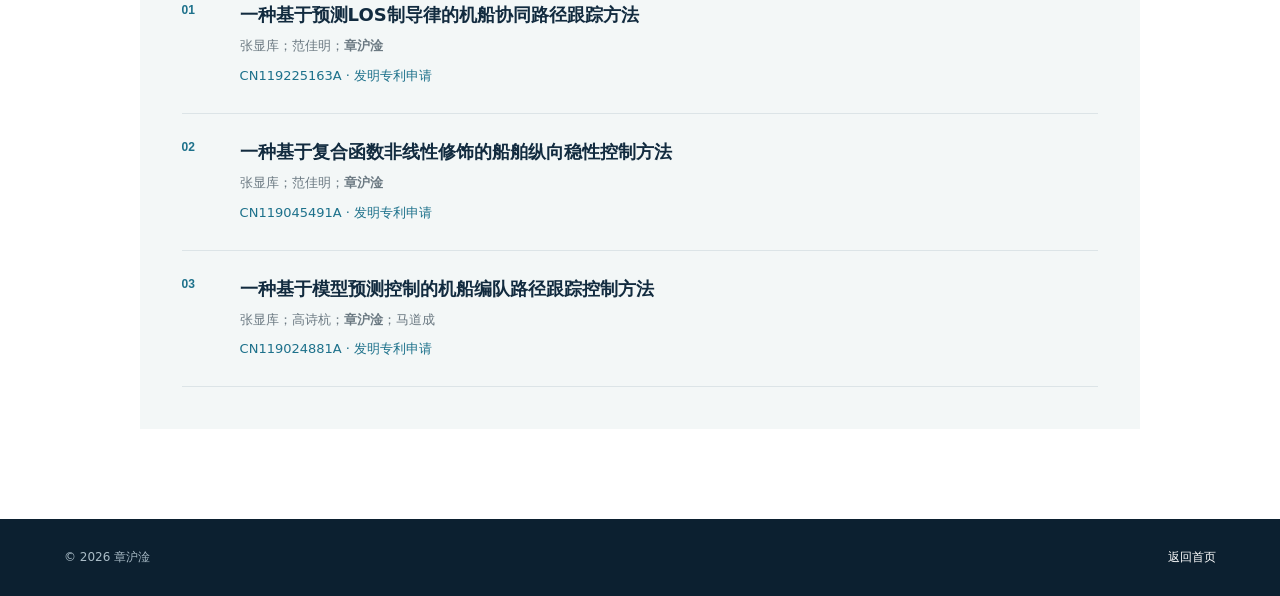
==== commit ea753205: "Update research copy and academic results labels" ====
--- a/publications.html
+++ b/publications.html
@@ -1,8 +1,7 @@
 <!doctype html>
-<html lang="zh-CN"><head><meta charset="utf-8"><meta name="viewport" content="width=device-width,initial-scale=1"><title>成果分享｜章沪淦</title><link rel="stylesheet" href="styles.css"><link rel="stylesheet" href="publications.css?v=20261121-ei"><link rel="stylesheet" href="patents.css"><link rel="stylesheet" href="badges.css?v=20261121-label-font"></head><body>
-<header class="header"><a class="brand" href="index.html"><img src="assets/smu-logo.png" alt="上海海事大学"><b>海洋智能无人系统研究</b></a><button class="menu">☰</button><nav><a href="index.html">首页</a><a class="active" href="publications.html">成果分享</a><a href="showcase.html">成果展示</a><a href="team.html">团队介绍</a></nav></header>
-<main class="inner publications-page"><p class="kicker">PUBLICATIONS · 2022–2026</p><h1>成果分享</h1>
-<p class="metrics-note">影响因子采用2025 Journal Impact Factor；中科院分区按大类与小类中的较高分区标注。</p>
+<html lang="zh-CN"><head><meta charset="utf-8"><meta name="viewport" content="width=device-width,initial-scale=1"><title>学术成果｜章沪淦</title><link rel="stylesheet" href="styles.css"><link rel="stylesheet" href="publications.css?v=20261121-ei"><link rel="stylesheet" href="patents.css"><link rel="stylesheet" href="badges.css?v=20261121-label-font"></head><body>
+<header class="header"><a class="brand" href="index.html"><img src="assets/smu-logo.png" alt="上海海事大学"><b>海洋智能无人系统研究</b></a><button class="menu">☰</button><nav><a href="index.html">首页</a><a class="active" href="publications.html">学术成果</a><a href="showcase.html">成果展示</a><a href="team.html">团队介绍</a></nav></header>
+<main class="inner publications-page"><p class="kicker">PUBLICATIONS · 2022–2026</p><h1>学术成果</h1>
 <nav class="year-nav" aria-label="成果年份导航"><a href="#year-2026">2026</a><a href="#year-2025">2025</a><a href="#year-2024">2024</a><a href="#year-2023">2023</a><a href="#year-2022">2022</a><a href="#patents">专利</a></nav>
 <section class="year-group" id="year-2026"><h2><span>2026</span><small>9 篇</small></h2><div class="paper-list">
 <article><h3>Event-triggered adaptive tracking control for USV based on enhanced optimized backstepping technique <span class="esi-badge">ESI 高被引论文</span></h3><p>Zhang, Hugan; Zhang, Xianku; Liu, Yongjin; Gao, Shihang; Ma, Daocheng</p><cite>ISA Transactions</cite></article>
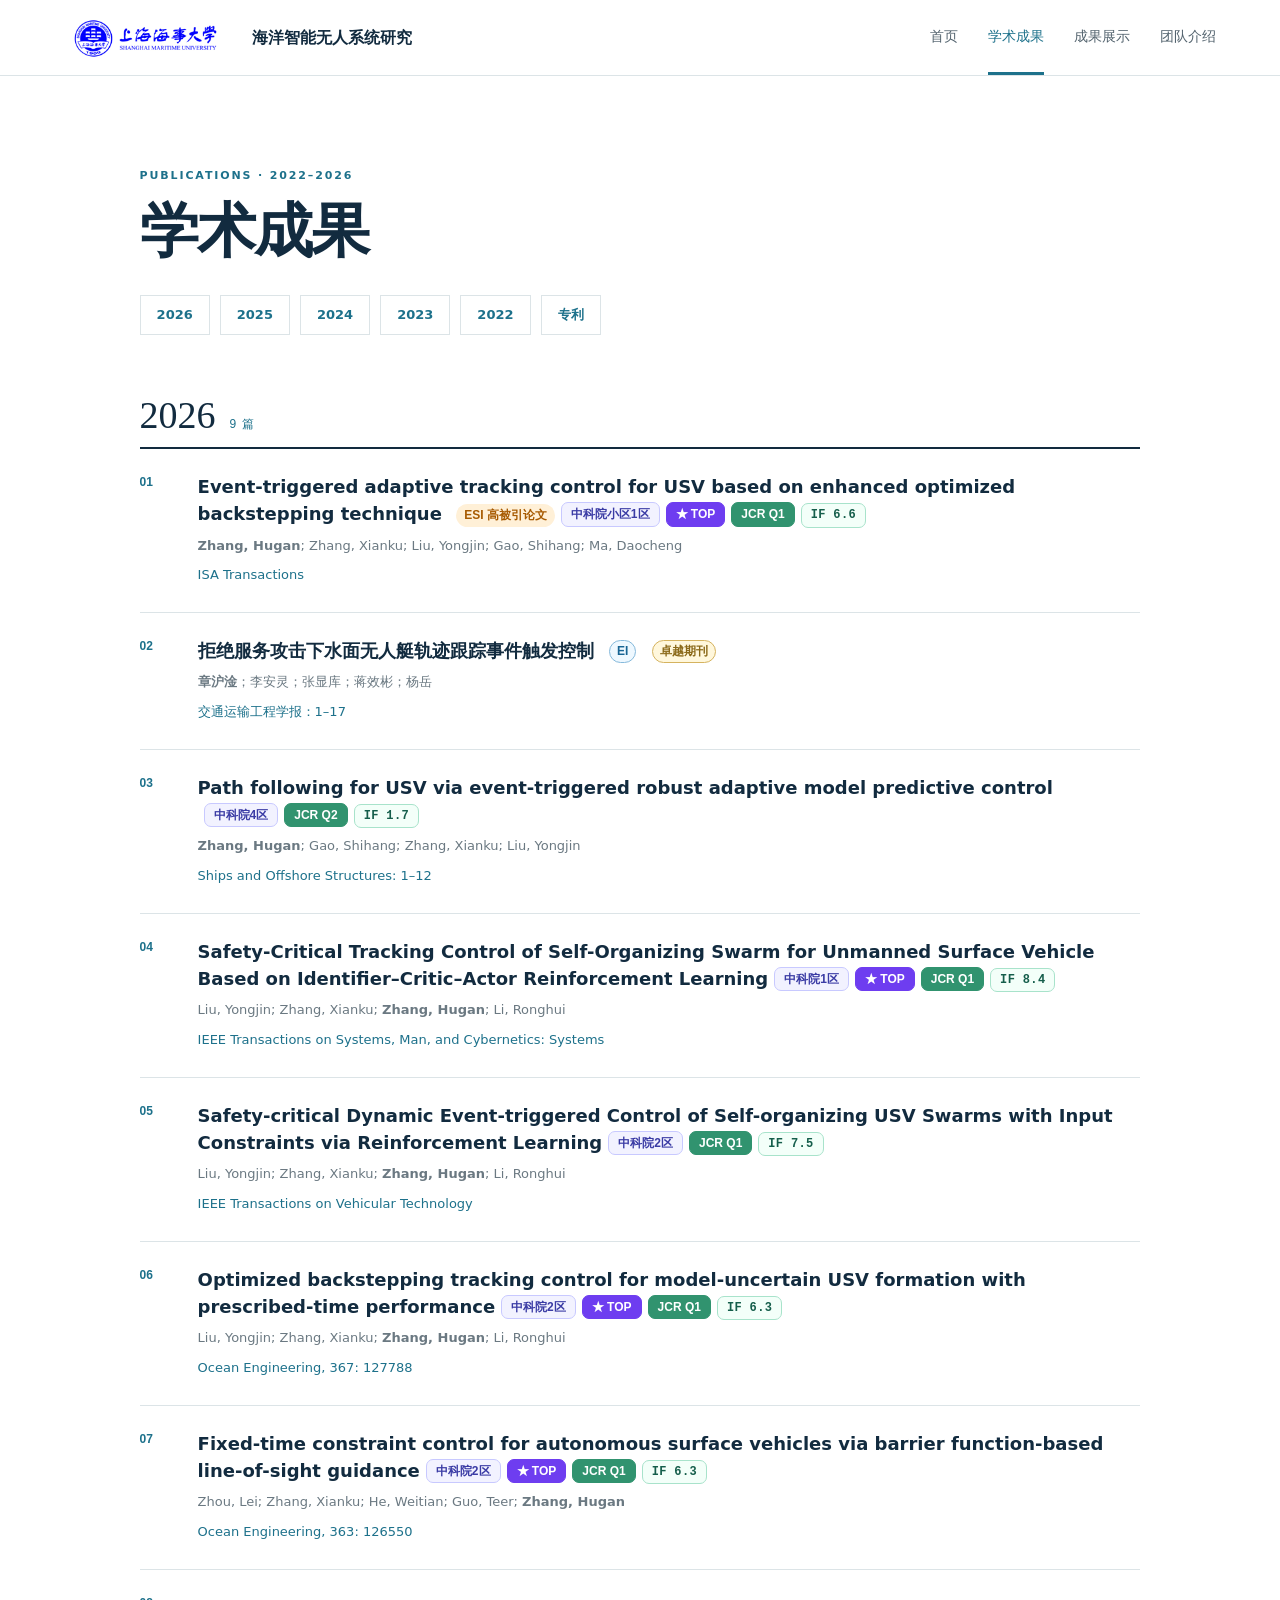
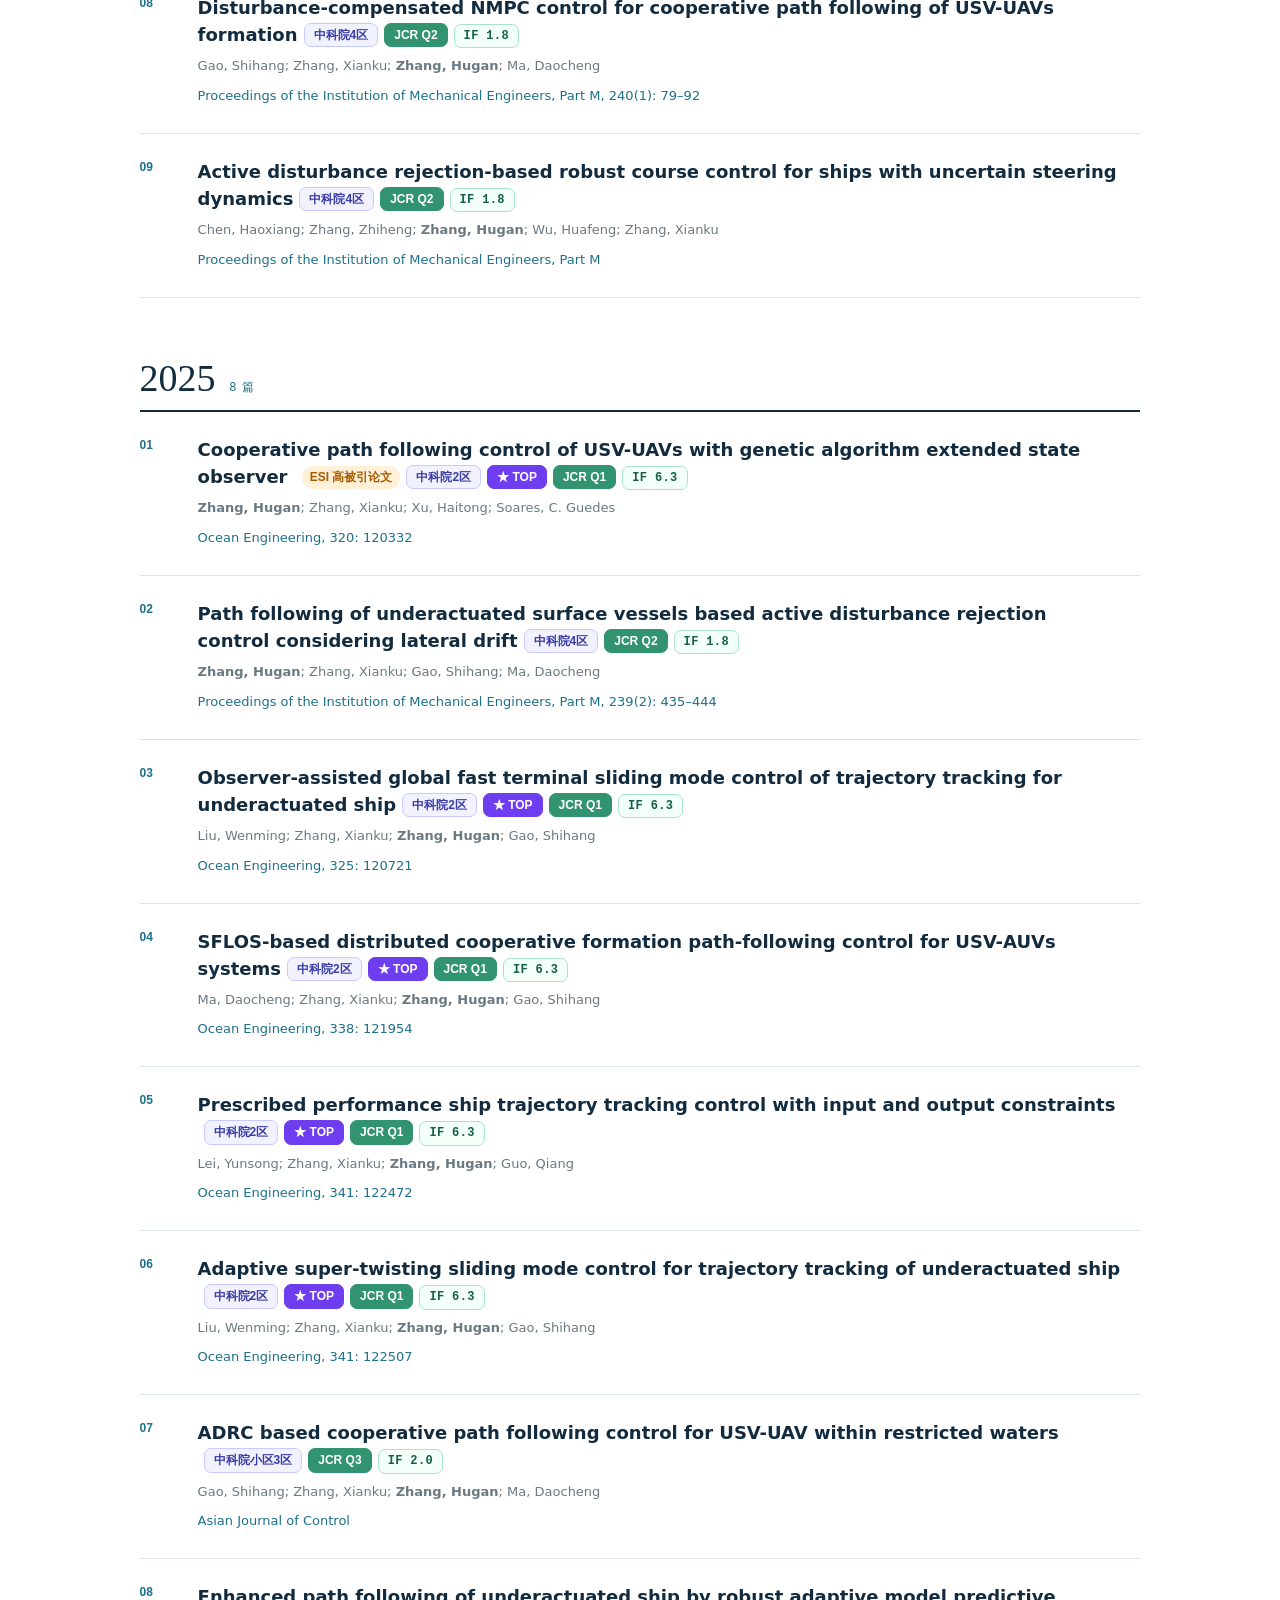
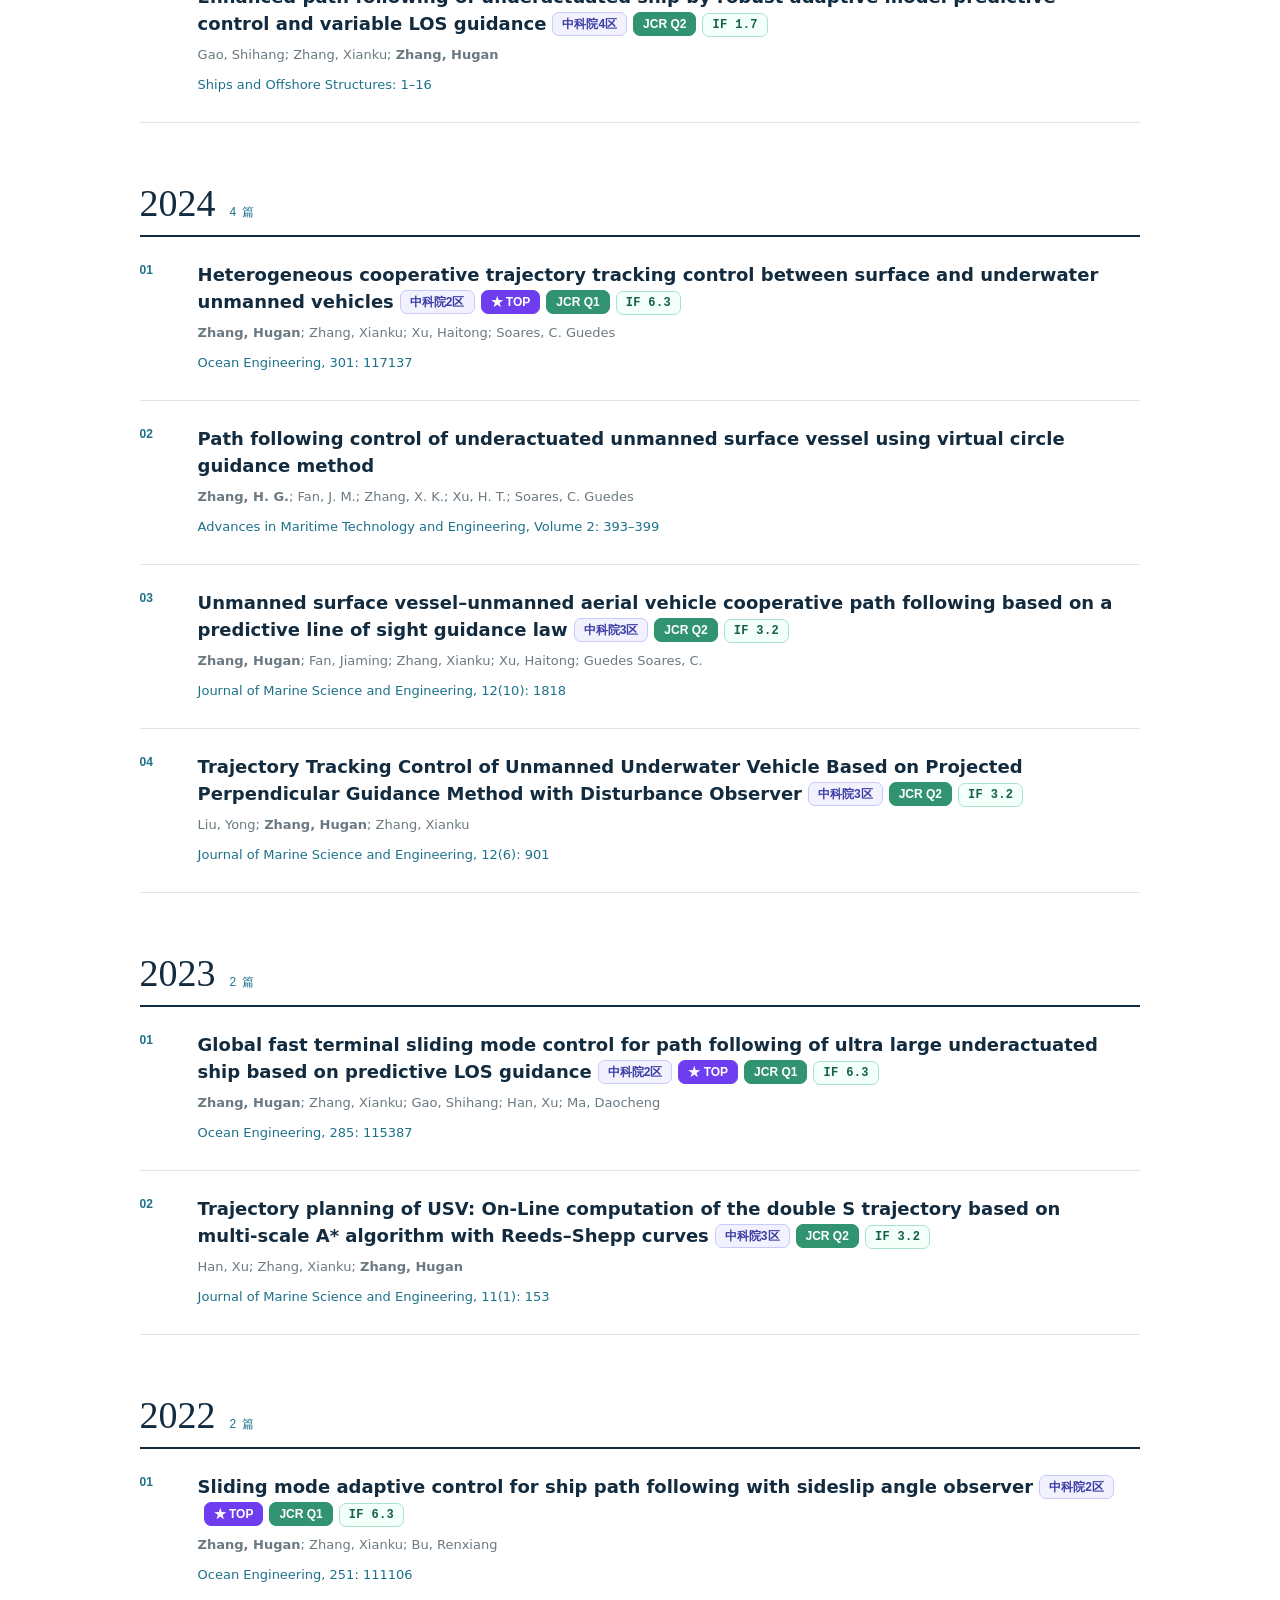
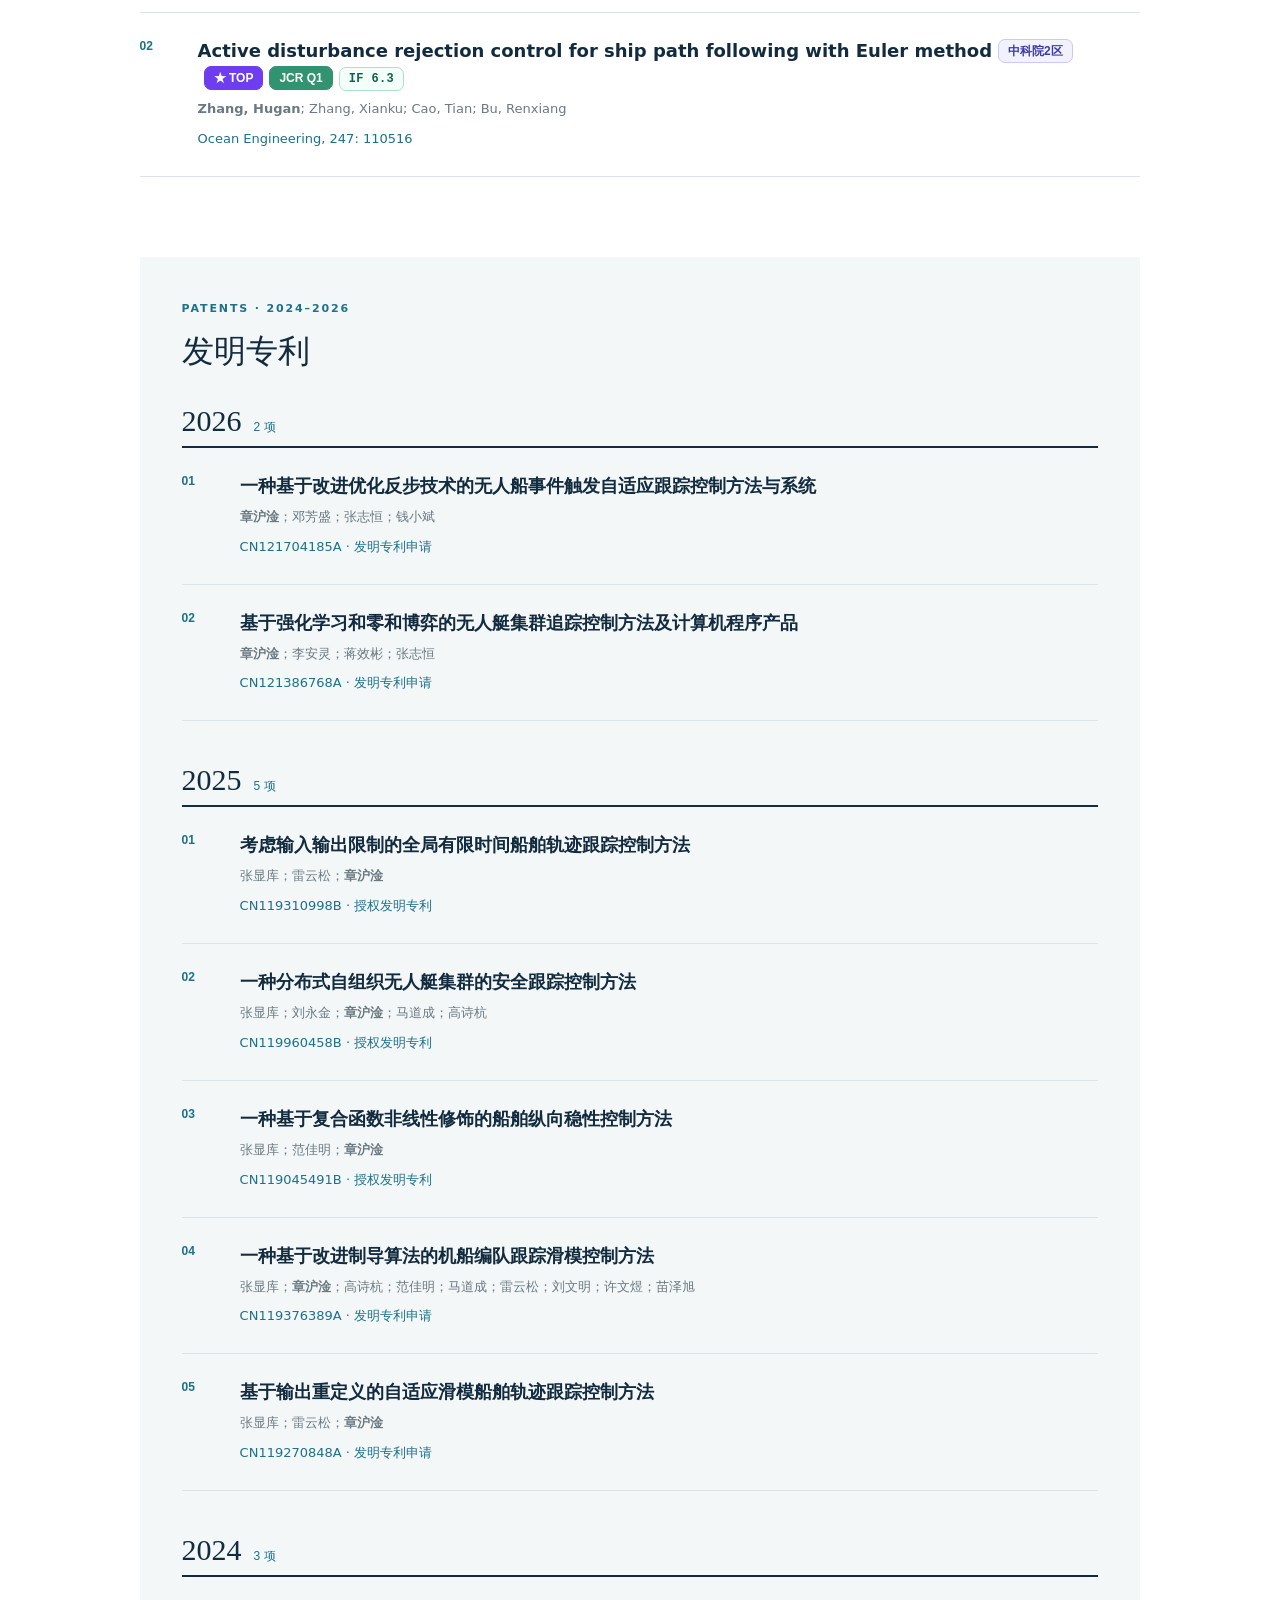
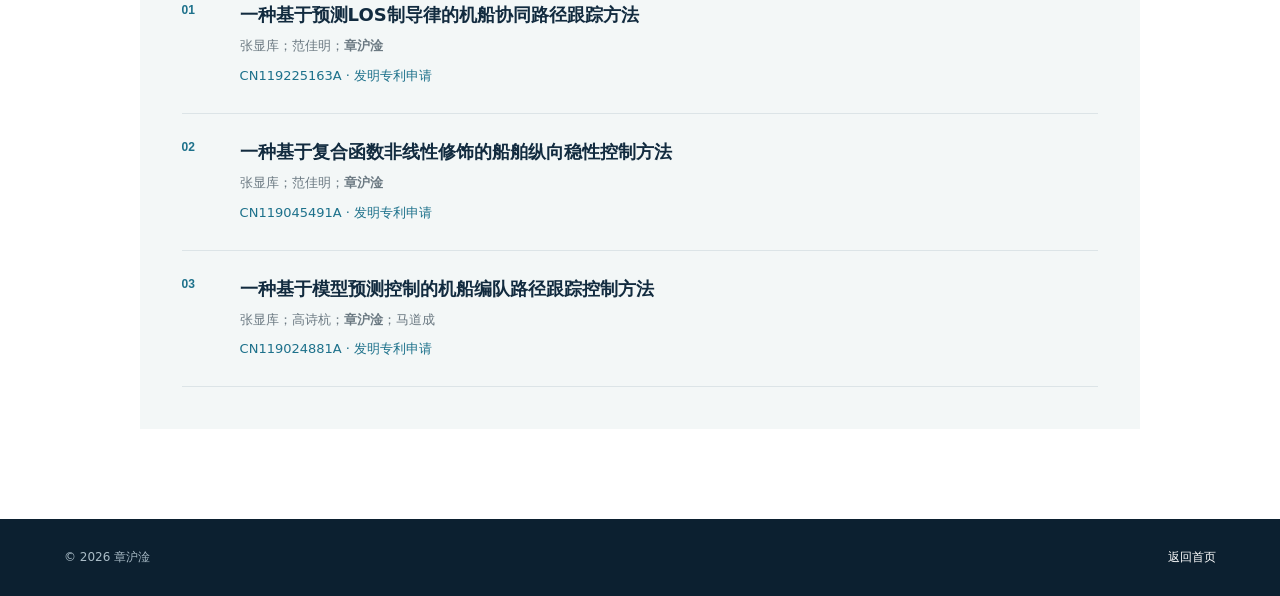
==== commit b4213347: "Swap 2026 publications six and seven" ====
--- a/publications.html
+++ b/publications.html
@@ -1,6 +1,6 @@
 <!doctype html>
 <html lang="zh-CN"><head><meta charset="utf-8"><meta name="viewport" content="width=device-width,initial-scale=1"><title>学术成果｜章沪淦</title><link rel="stylesheet" href="styles.css"><link rel="stylesheet" href="publications.css?v=20261121-ei"><link rel="stylesheet" href="patents.css"><link rel="stylesheet" href="badges.css?v=20261121-label-font"></head><body>
-<header class="header"><a class="brand" href="index.html"><img src="assets/smu-logo.png" alt="上海海事大学"><b>海洋智能无人系统研究</b></a><button class="menu">☰</button><nav><a href="index.html">首页</a><a class="active" href="publications.html">学术成果</a><a href="showcase.html">成果展示</a><a href="team.html">团队介绍</a></nav></header>
+<header class="header"><a class="brand" href="index.html"><img src="assets/smu-logo.png" alt="上海海事大学"><b>海洋智能无人系统研究</b></a><button class="menu">☰</button><nav><a href="index.html">首页</a><a class="active" href="publications.html?v=20261121-academic">学术成果</a><a href="showcase.html">成果展示</a><a href="team.html">团队介绍</a></nav></header>
 <main class="inner publications-page"><p class="kicker">PUBLICATIONS · 2022–2026</p><h1>学术成果</h1>
 <nav class="year-nav" aria-label="成果年份导航"><a href="#year-2026">2026</a><a href="#year-2025">2025</a><a href="#year-2024">2024</a><a href="#year-2023">2023</a><a href="#year-2022">2022</a><a href="#patents">专利</a></nav>
 <section class="year-group" id="year-2026"><h2><span>2026</span><small>9 篇</small></h2><div class="paper-list">
@@ -9,8 +9,8 @@
 <article><h3>Path following for USV via event-triggered robust adaptive model predictive control</h3><p>Zhang, Hugan; Gao, Shihang; Zhang, Xianku; Liu, Yongjin</p><cite>Ships and Offshore Structures: 1–12</cite></article>
 <article><h3>Safety-Critical Tracking Control of Self-Organizing Swarm for Unmanned Surface Vehicle Based on Identifier–Critic–Actor Reinforcement Learning</h3><p>Liu, Yongjin; Zhang, Xianku; Zhang, Hugan; Li, Ronghui</p><cite>IEEE Transactions on Systems, Man, and Cybernetics: Systems</cite></article>
 <article><h3>Safety-critical Dynamic Event-triggered Control of Self-organizing USV Swarms with Input Constraints via Reinforcement Learning</h3><p>Liu, Yongjin; Zhang, Xianku; Zhang, Hugan; Li, Ronghui</p><cite>IEEE Transactions on Vehicular Technology</cite></article>
+<article><h3>Optimized backstepping tracking control for model-uncertain USV formation with prescribed-time performance</h3><p>Liu, Yongjin; Zhang, Xianku; Zhang, Hugan; Li, Ronghui</p><cite>Ocean Engineering, 367: 127788</cite></article>
 <article><h3>Fixed-time constraint control for autonomous surface vehicles via barrier function-based line-of-sight guidance</h3><p>Zhou, Lei; Zhang, Xianku; He, Weitian; Guo, Teer; Zhang, Hugan</p><cite>Ocean Engineering, 363: 126550</cite></article>
-<article><h3>Optimized backstepping tracking control for model-uncertain USV formation with prescribed-time performance</h3><p>Liu, Yongjin; Zhang, Xianku; Zhang, Hugan; Li, Ronghui</p><cite>Ocean Engineering, 367: 127788</cite></article>
 <article><h3>Disturbance-compensated NMPC control for cooperative path following of USV-UAVs formation</h3><p>Gao, Shihang; Zhang, Xianku; Zhang, Hugan; Ma, Daocheng</p><cite>Proceedings of the Institution of Mechanical Engineers, Part M, 240(1): 79–92</cite></article>
 <article><h3>Active disturbance rejection-based robust course control for ships with uncertain steering dynamics</h3><p>Chen, Haoxiang; Zhang, Zhiheng; Zhang, Hugan; Wu, Huafeng; Zhang, Xianku</p><cite>Proceedings of the Institution of Mechanical Engineers, Part M</cite></article>
 </div></section>
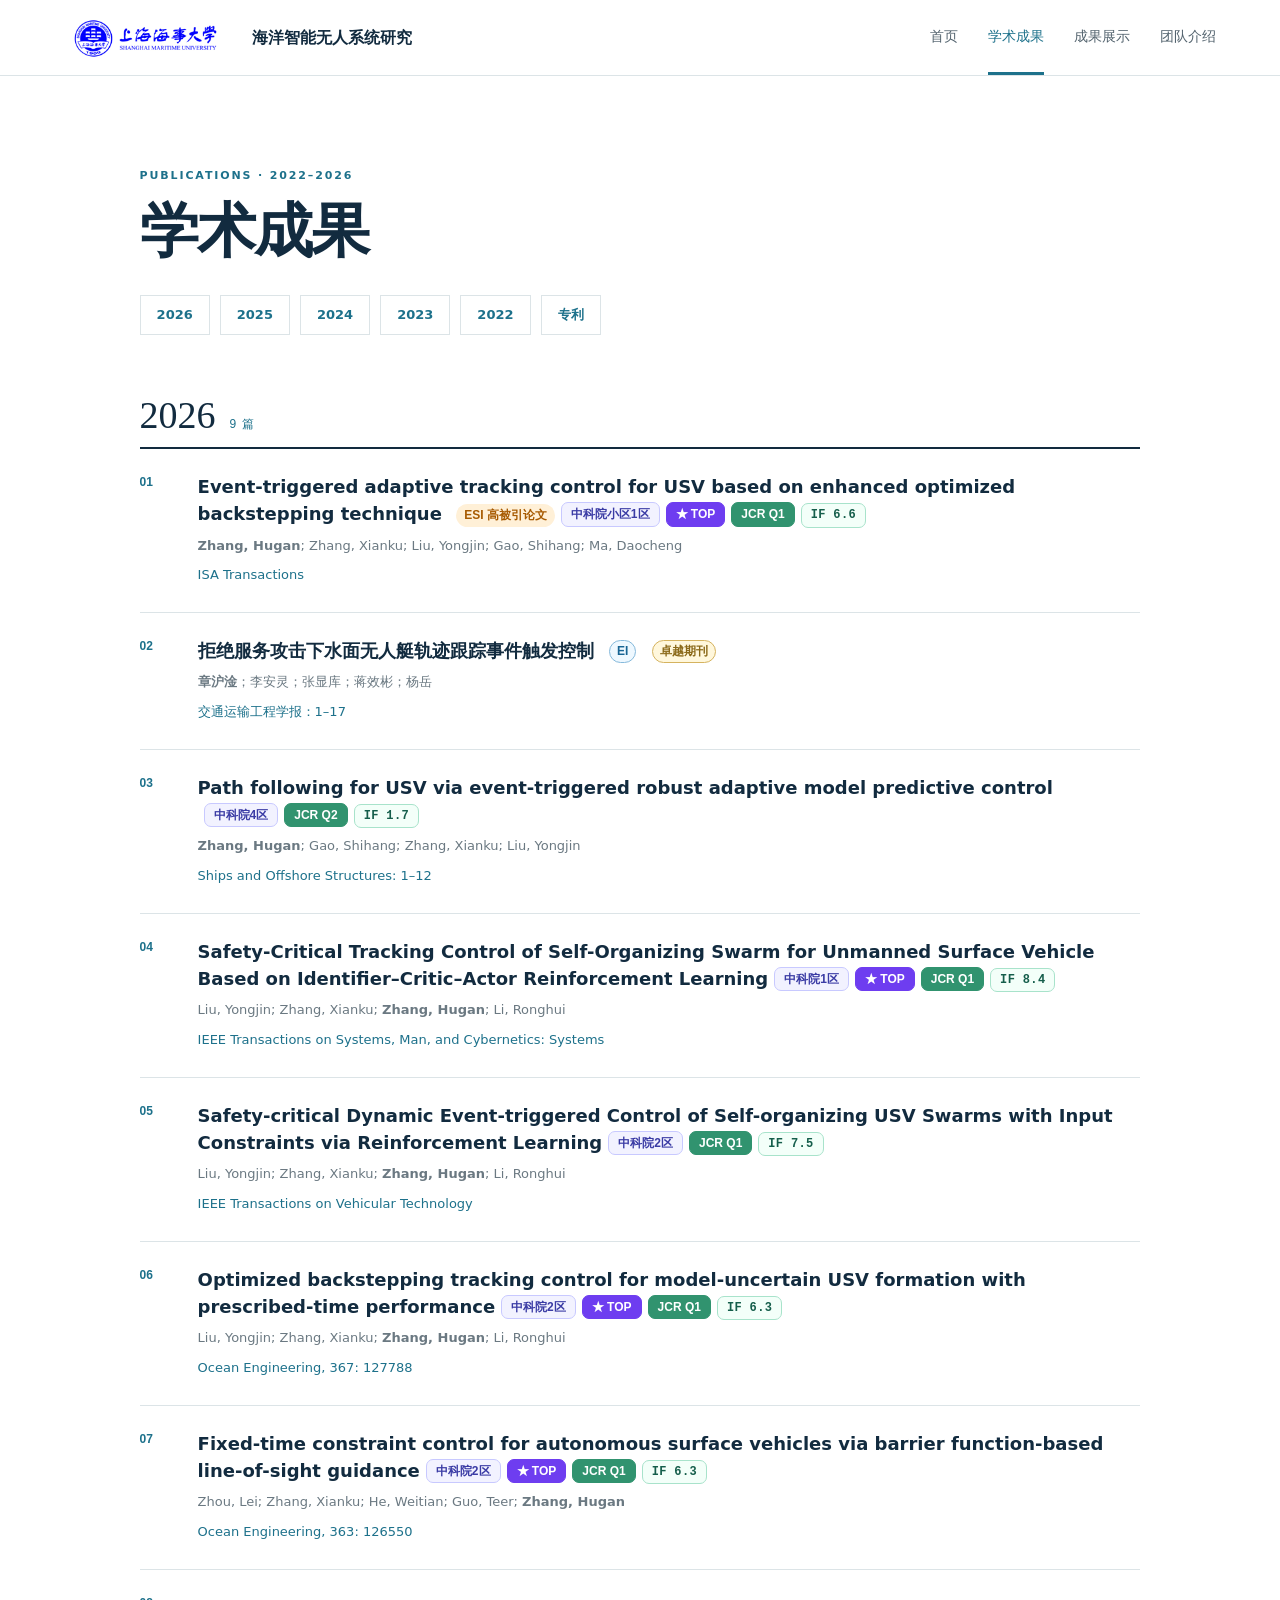
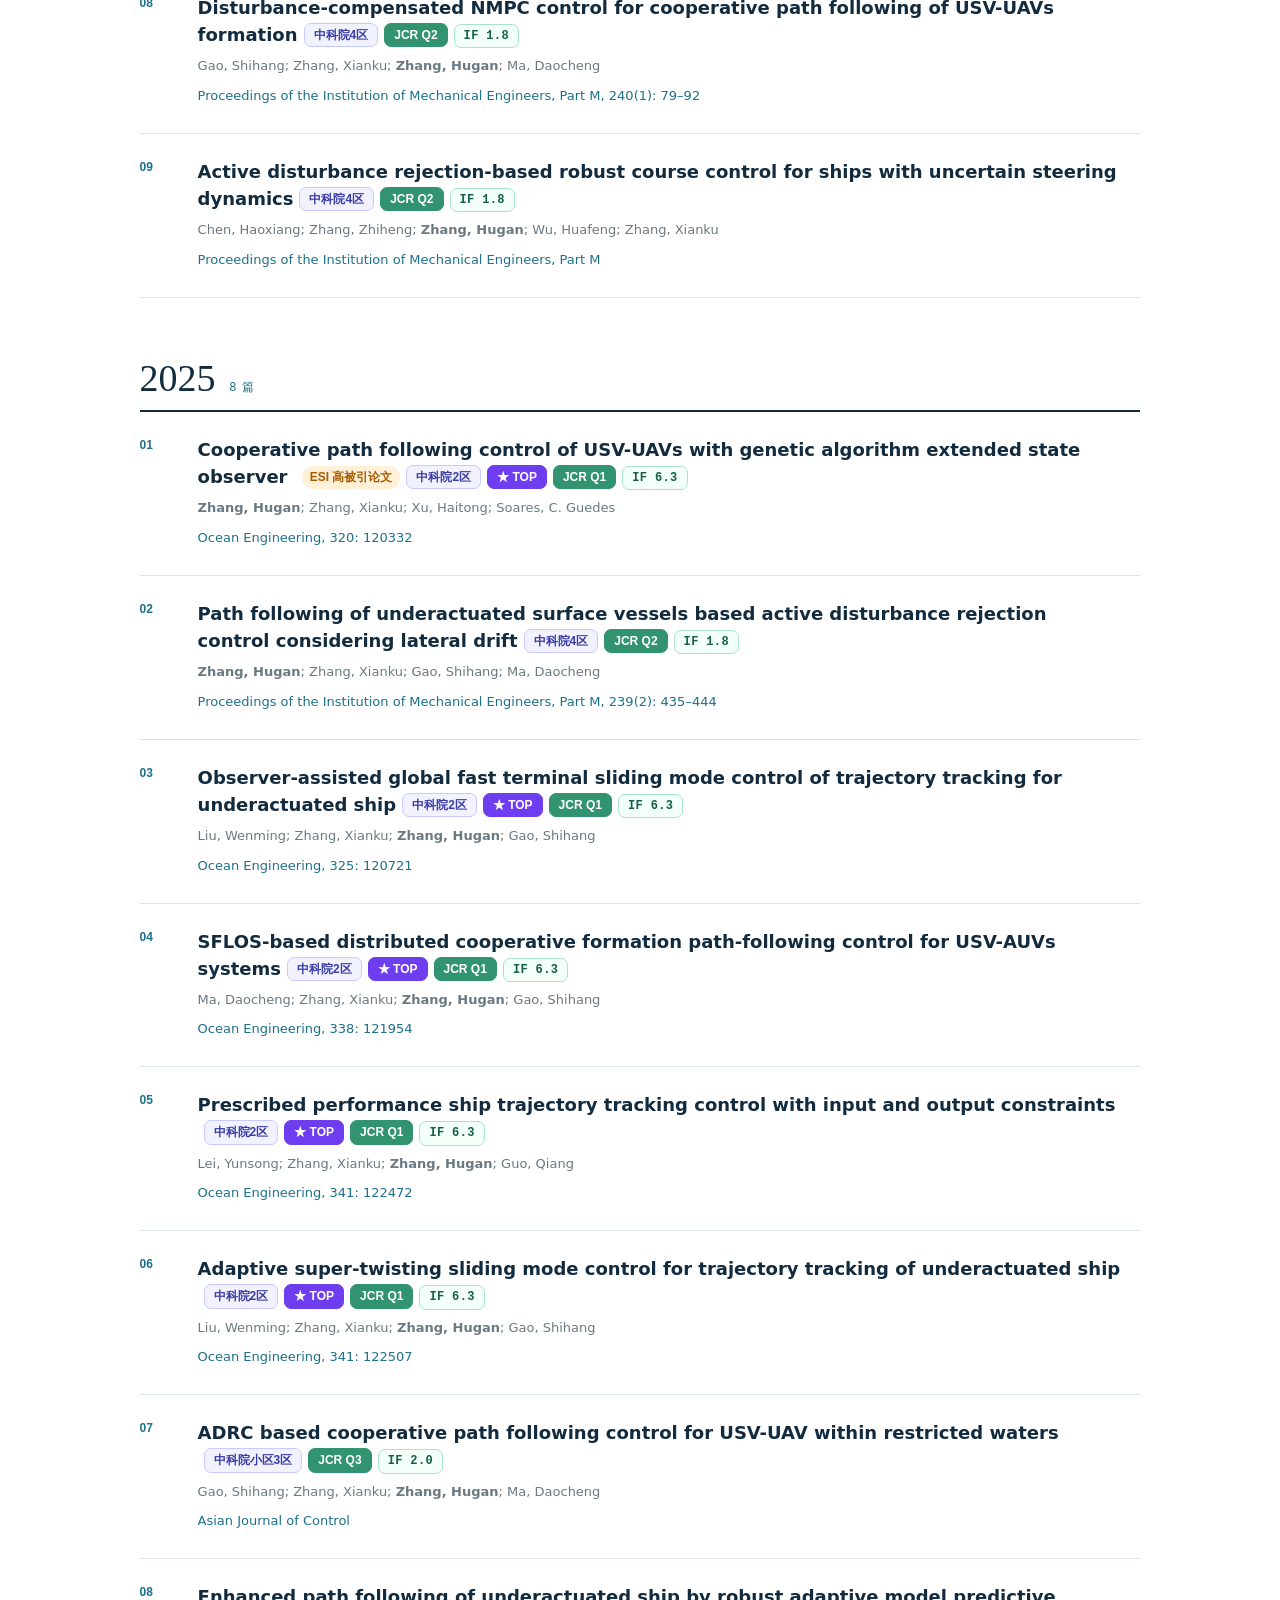
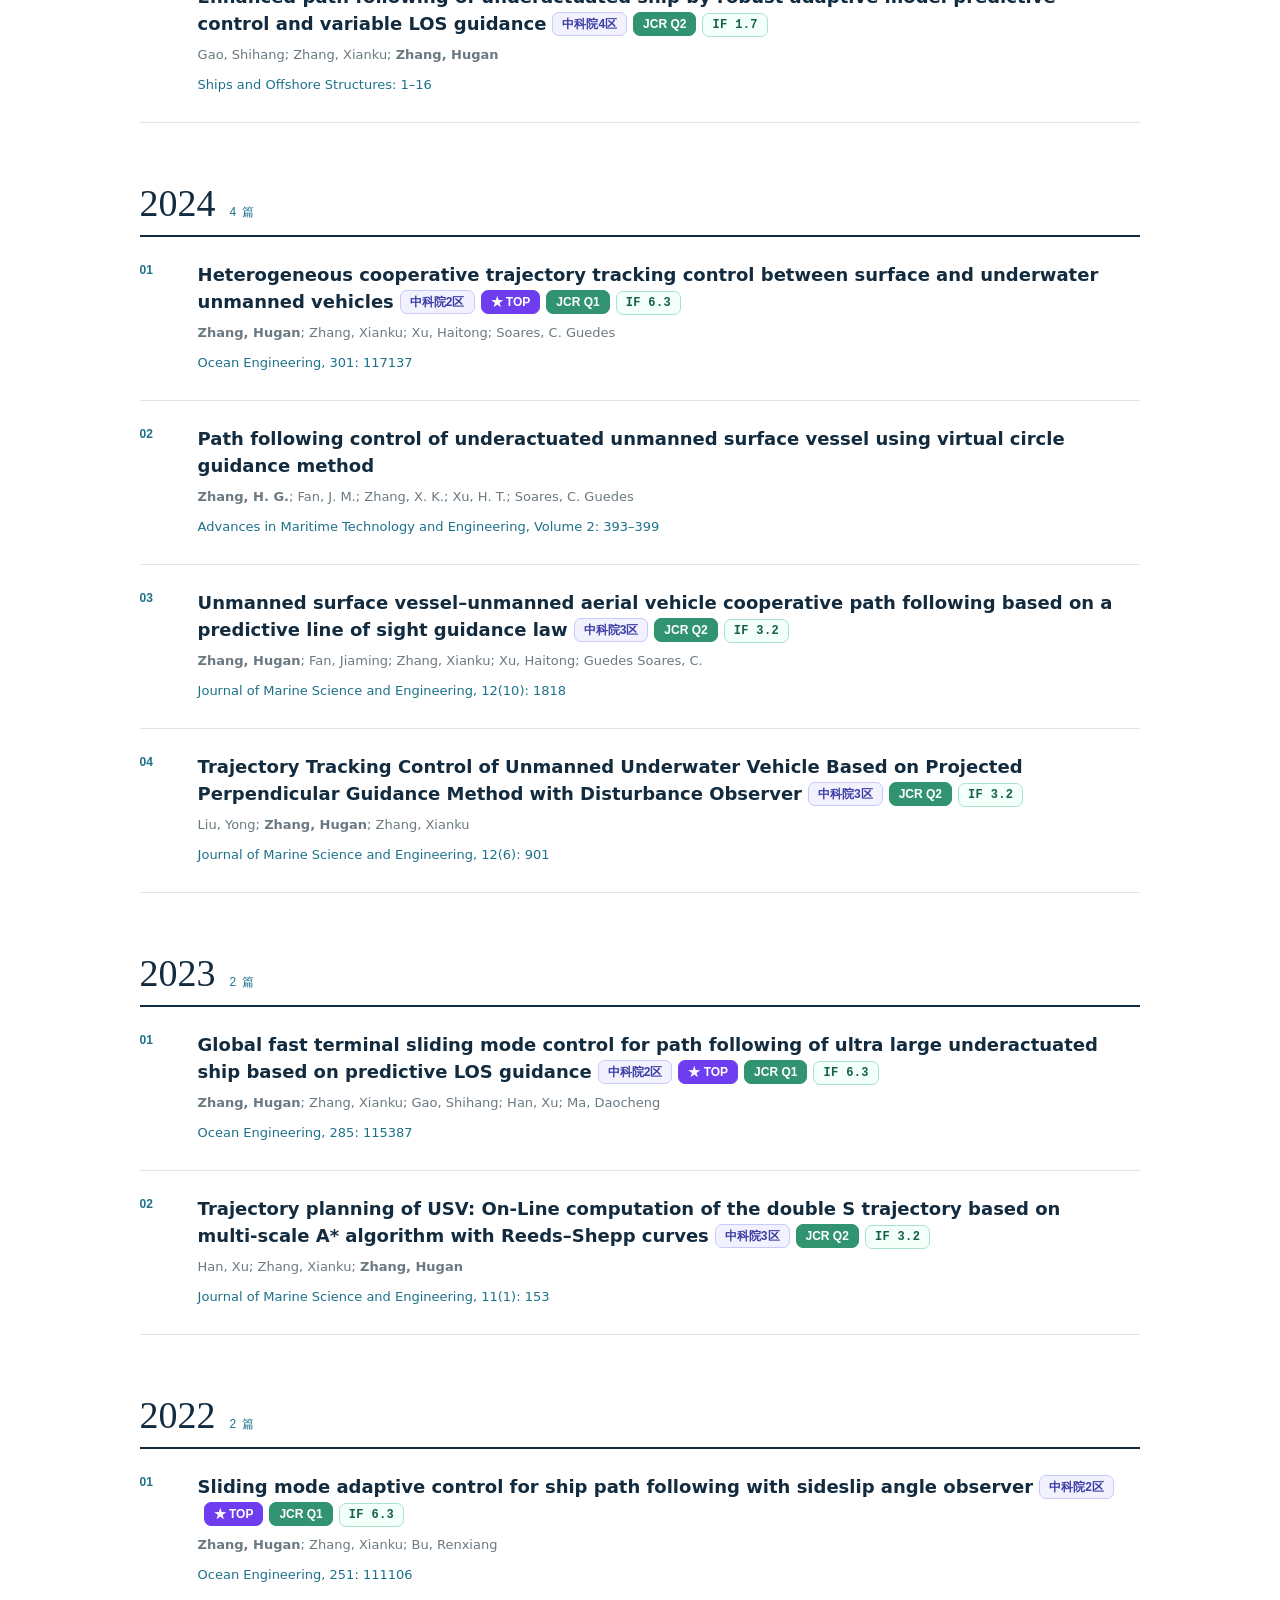
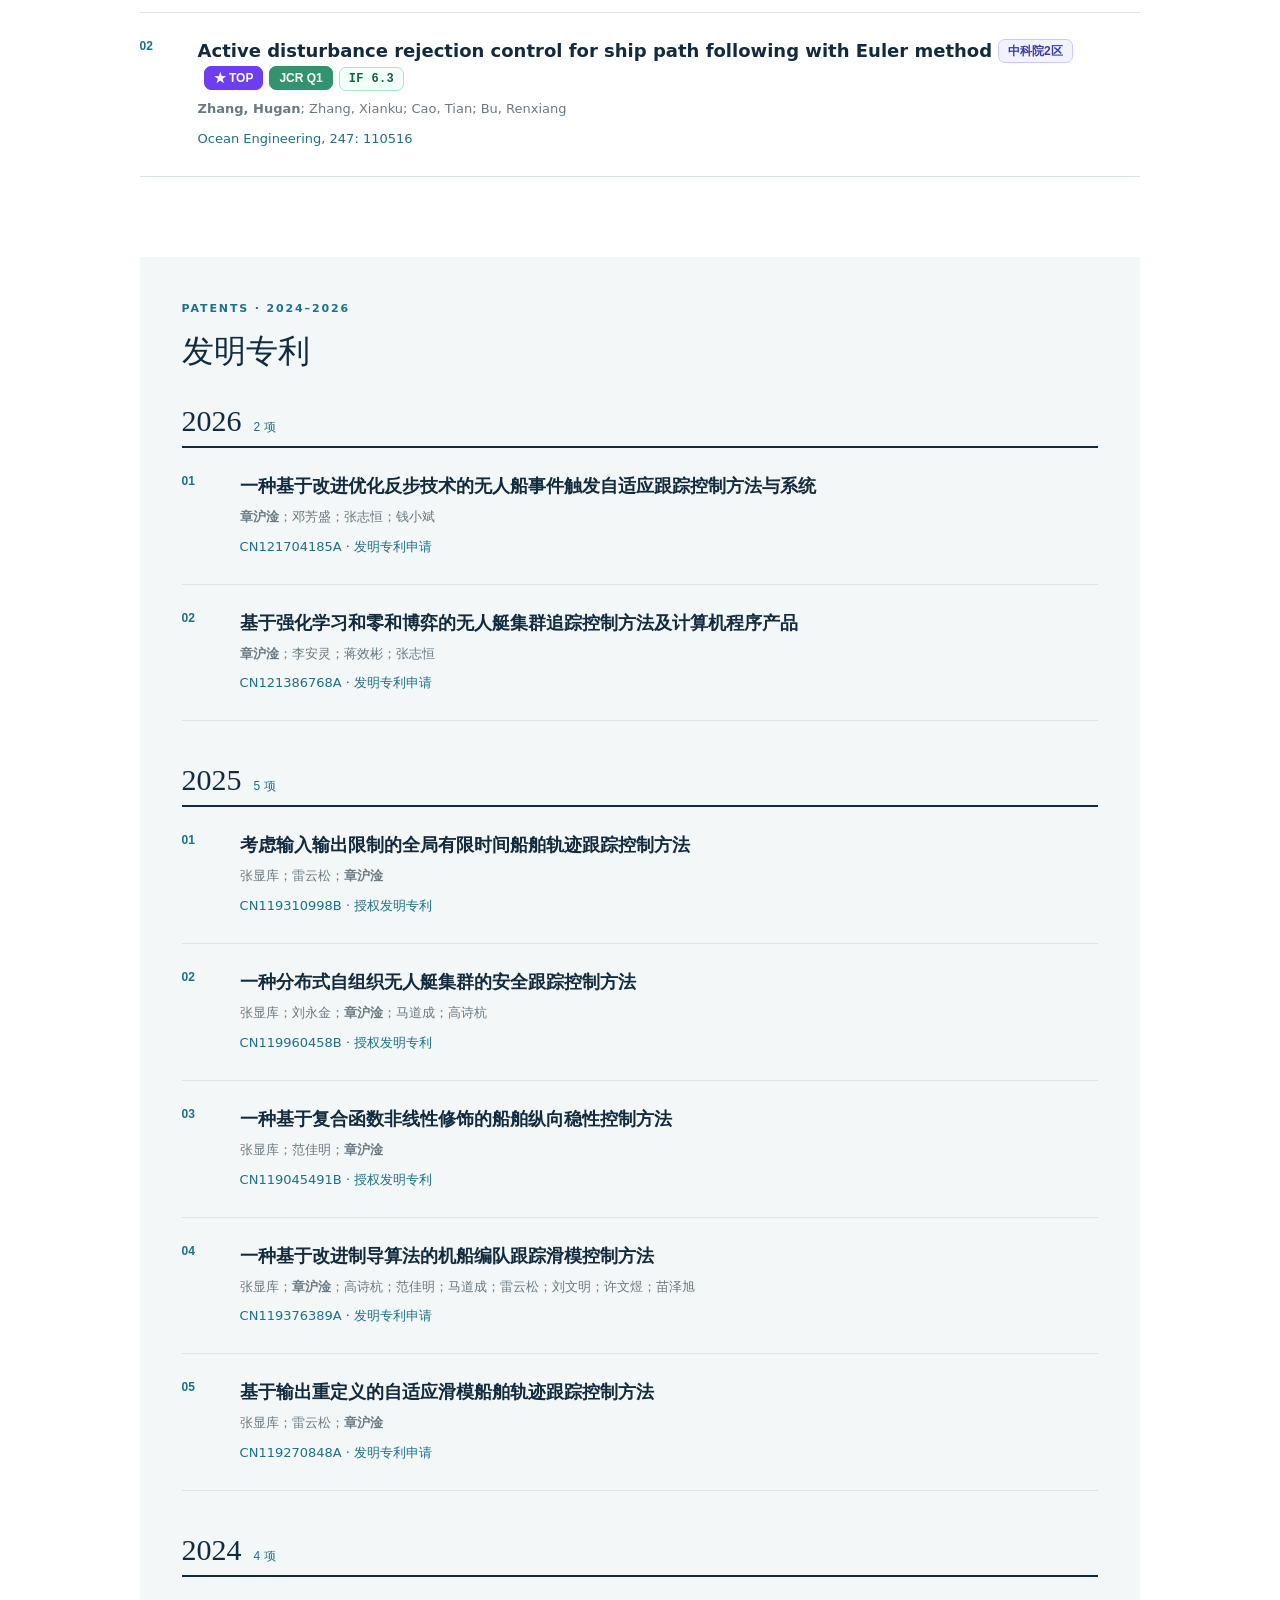
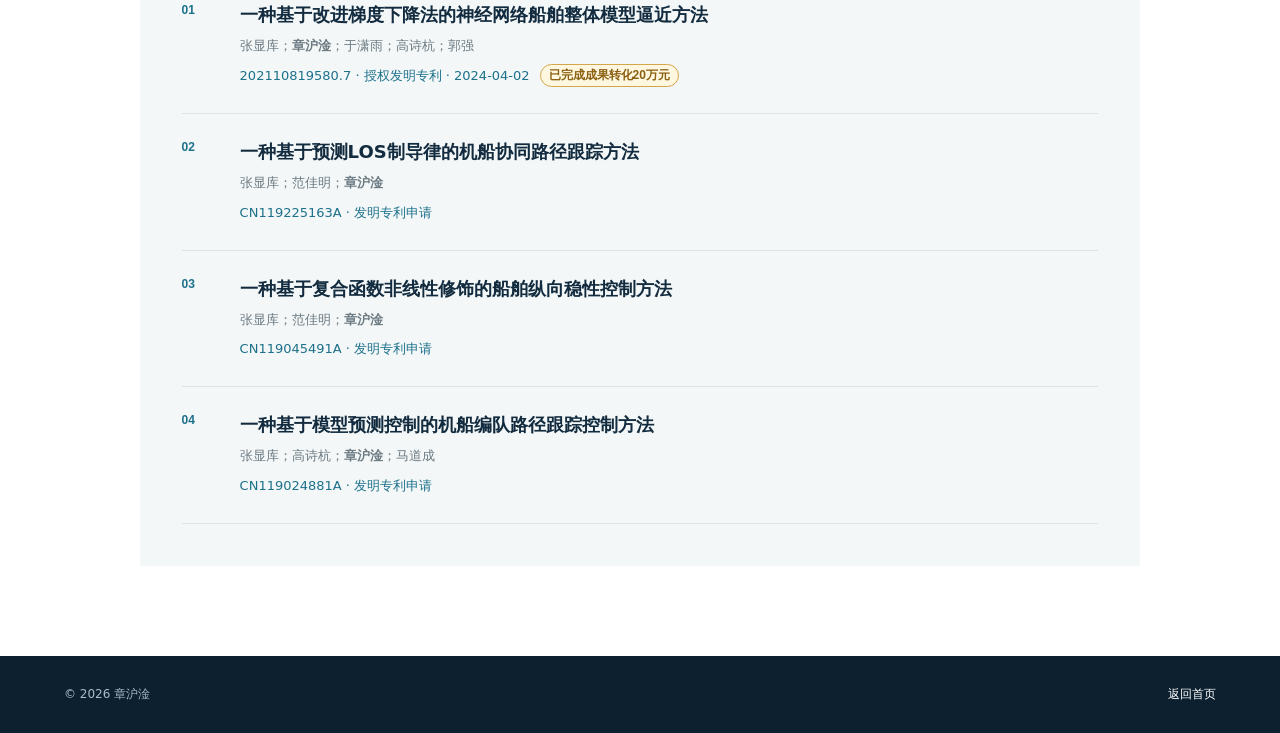
==== commit 9af0788f: "Add transferred ship model patent" ====
--- a/publications.html
+++ b/publications.html
@@ -1,5 +1,5 @@
 <!doctype html>
-<html lang="zh-CN"><head><meta charset="utf-8"><meta name="viewport" content="width=device-width,initial-scale=1"><title>学术成果｜章沪淦</title><link rel="stylesheet" href="styles.css"><link rel="stylesheet" href="publications.css?v=20261121-ei"><link rel="stylesheet" href="patents.css"><link rel="stylesheet" href="badges.css?v=20261121-label-font"></head><body>
+<html lang="zh-CN"><head><meta charset="utf-8"><meta name="viewport" content="width=device-width,initial-scale=1"><title>学术成果｜章沪淦</title><link rel="stylesheet" href="styles.css"><link rel="stylesheet" href="publications.css?v=20261121-ei"><link rel="stylesheet" href="patents.css?v=20261125-transfer"><link rel="stylesheet" href="badges.css?v=20261121-label-font"></head><body>
 <header class="header"><a class="brand" href="index.html"><img src="assets/smu-logo.png" alt="上海海事大学"><b>海洋智能无人系统研究</b></a><button class="menu">☰</button><nav><a href="index.html">首页</a><a class="active" href="publications.html?v=20261121-academic">学术成果</a><a href="showcase.html">成果展示</a><a href="team.html">团队介绍</a></nav></header>
 <main class="inner publications-page"><p class="kicker">PUBLICATIONS · 2022–2026</p><h1>学术成果</h1>
 <nav class="year-nav" aria-label="成果年份导航"><a href="#year-2026">2026</a><a href="#year-2025">2025</a><a href="#year-2024">2024</a><a href="#year-2023">2023</a><a href="#year-2022">2022</a><a href="#patents">专利</a></nav>
@@ -50,7 +50,8 @@
 <article><h3>一种基于改进制导算法的机船编队跟踪滑模控制方法</h3><p>张显库；章沪淦；高诗杭；范佳明；马道成；雷云松；刘文明；许文煜；苗泽旭</p><cite>CN119376389A · 发明专利申请</cite></article>
 <article><h3>基于输出重定义的自适应滑模船舶轨迹跟踪控制方法</h3><p>张显库；雷云松；章沪淦</p><cite>CN119270848A · 发明专利申请</cite></article>
 </div></section>
-<section class="patent-year"><h3><span>2024</span><small>3 项</small></h3><div class="paper-list patent-list">
+<section class="patent-year"><h3><span>2024</span><small>4 项</small></h3><div class="paper-list patent-list">
+<article><h3>一种基于改进梯度下降法的神经网络船舶整体模型逼近方法</h3><p>张显库；章沪淦；于潇雨；高诗杭；郭强</p><cite>202110819580.7 · 授权发明专利 · 2024-04-02</cite><span class="transfer-badge">已完成成果转化20万元</span></article>
 <article><h3>一种基于预测LOS制导律的机船协同路径跟踪方法</h3><p>张显库；范佳明；章沪淦</p><cite>CN119225163A · 发明专利申请</cite></article>
 <article><h3>一种基于复合函数非线性修饰的船舶纵向稳性控制方法</h3><p>张显库；范佳明；章沪淦</p><cite>CN119045491A · 发明专利申请</cite></article>
 <article><h3>一种基于模型预测控制的机船编队路径跟踪控制方法</h3><p>张显库；高诗杭；章沪淦；马道成</p><cite>CN119024881A · 发明专利申请</cite></article>
--- a/patents.css
+++ b/patents.css
@@ -4,4 +4,5 @@
 .patent-year > h3 { display:flex; align-items:baseline; gap:12px; margin:0; padding-bottom:8px; border-bottom:2px solid var(--navy); color:var(--navy); font:30px Georgia,serif; }
 .patent-year > h3 small { color:var(--blue); font:12px "Microsoft YaHei",sans-serif; }
 .patent-list article { background:transparent; }
+.transfer-badge { display:inline-block; margin-left:10px; padding:2px 8px; border:1px solid #d4a64a; border-radius:999px; background:#fff7df; color:#8a6010; font:700 12px/1.45 "Microsoft YaHei",sans-serif; vertical-align:1px; white-space:nowrap; }
 @media (max-width:560px) { .patent-block { padding:26px 20px; } }
